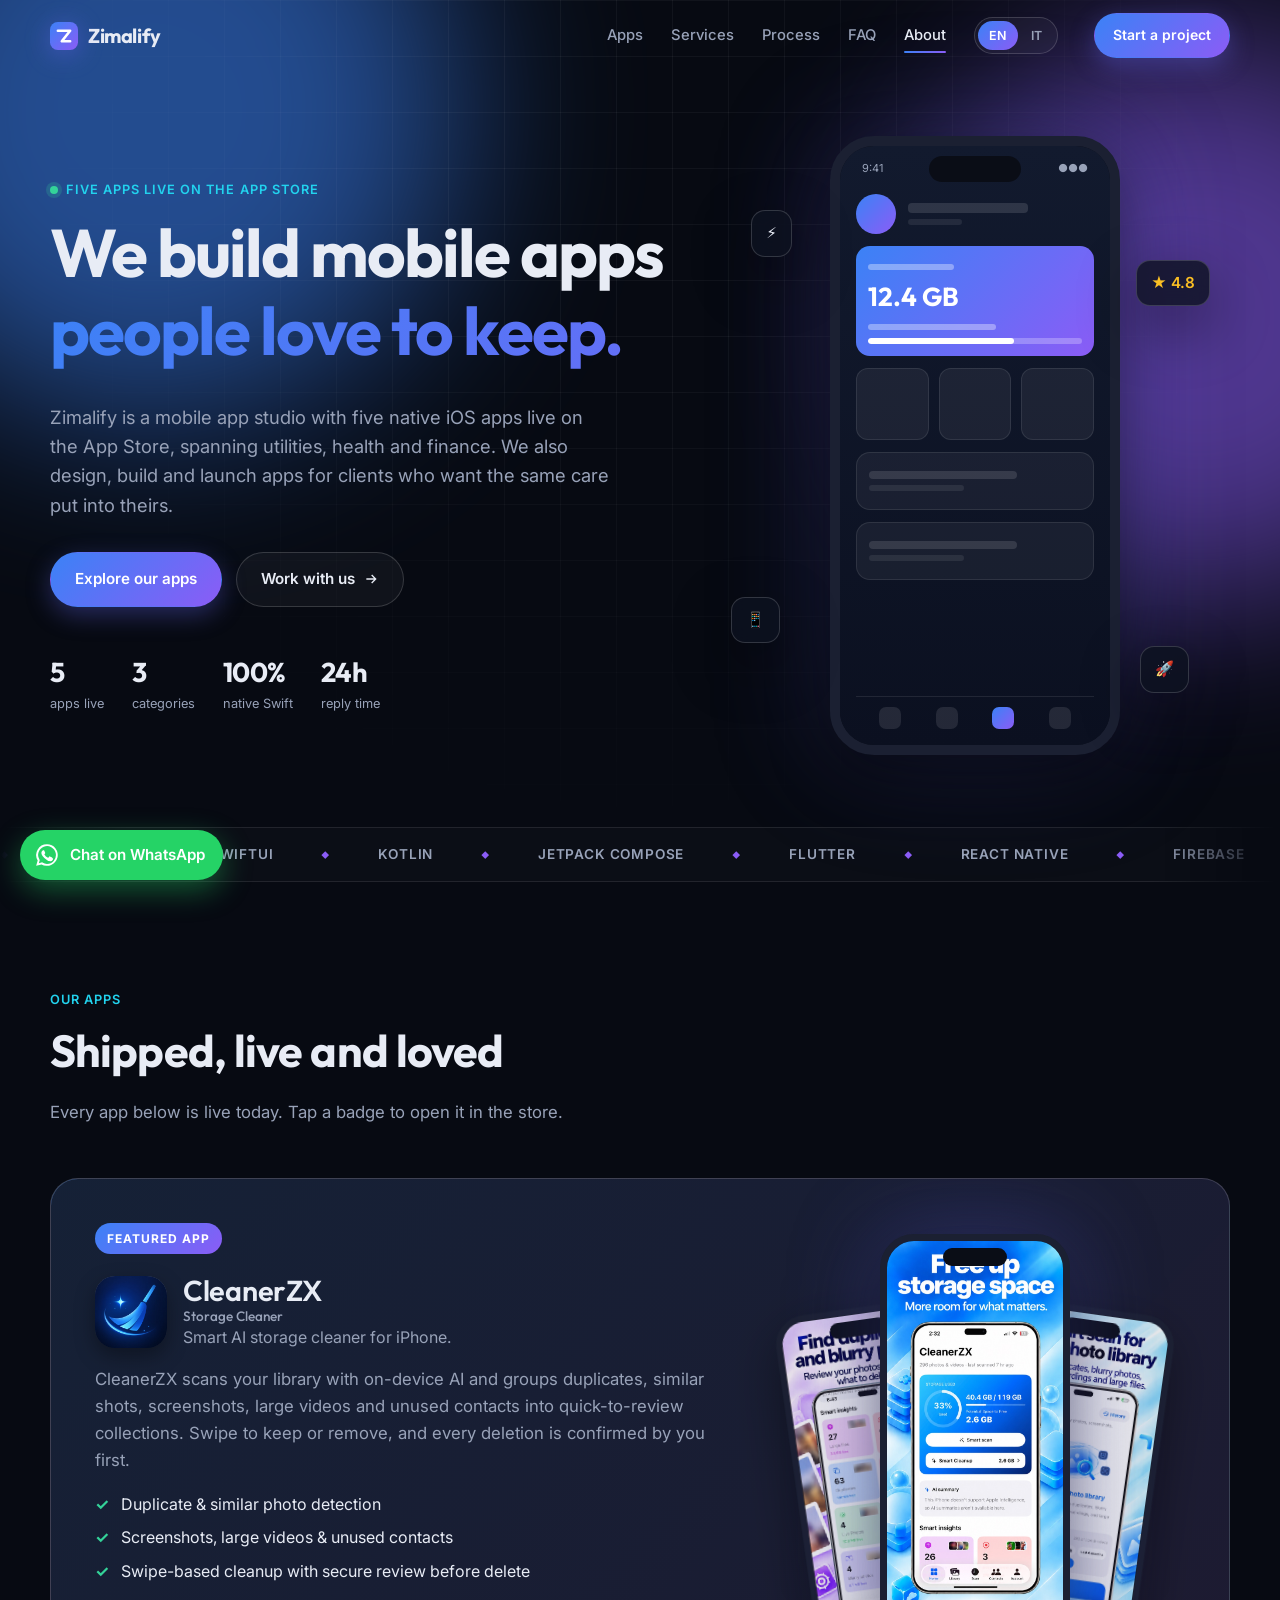
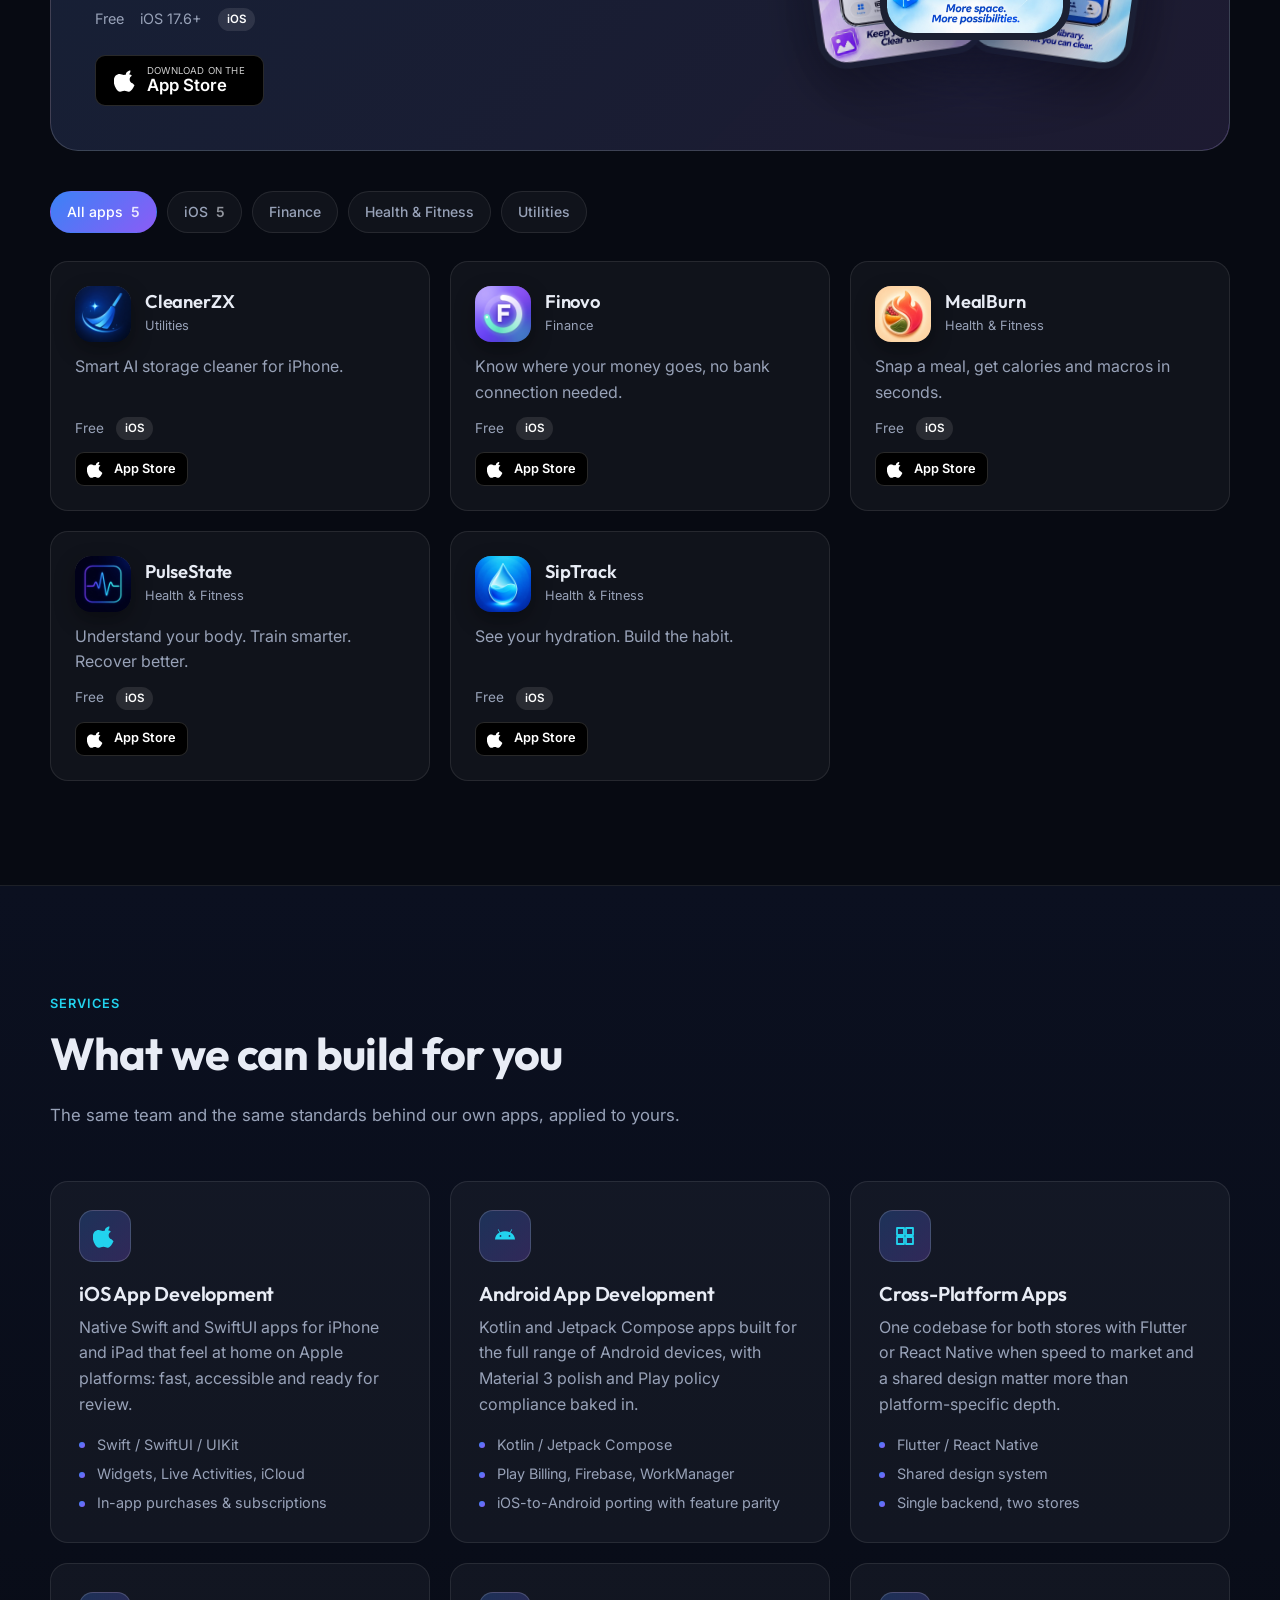
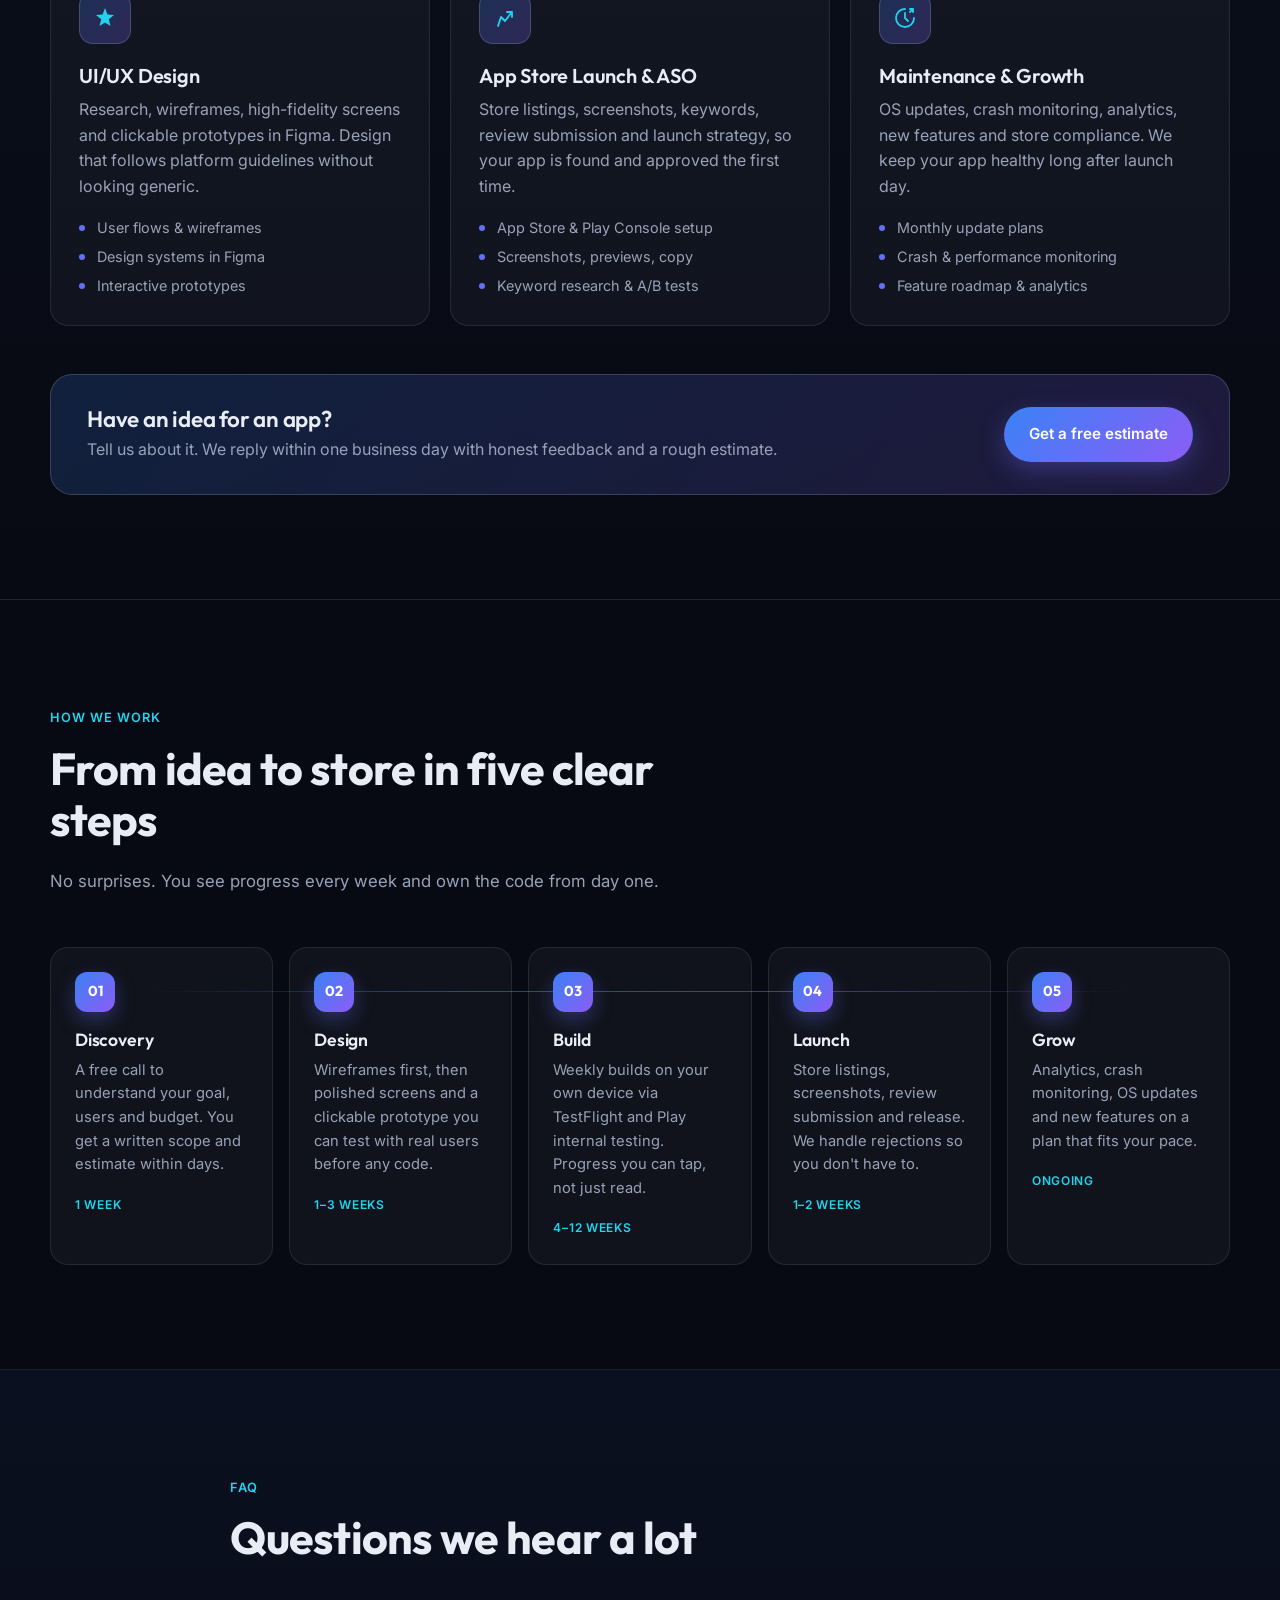
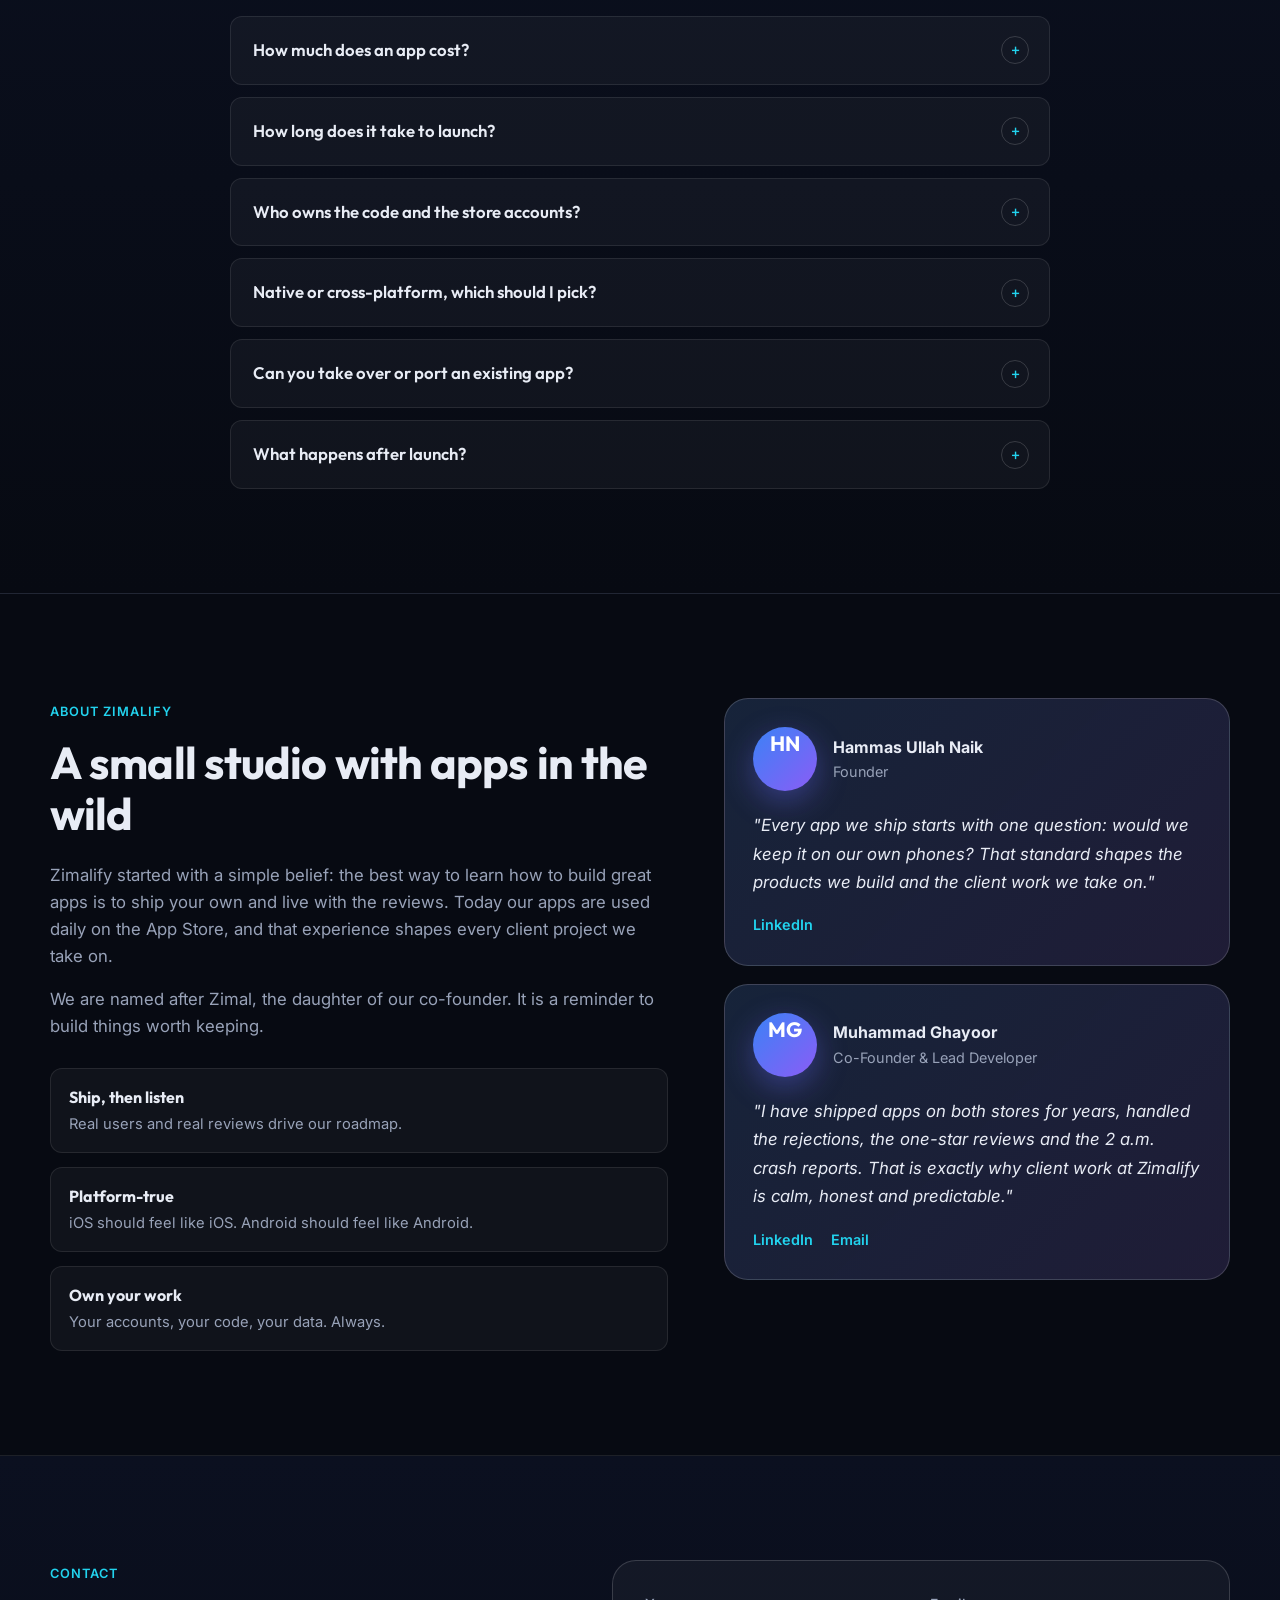
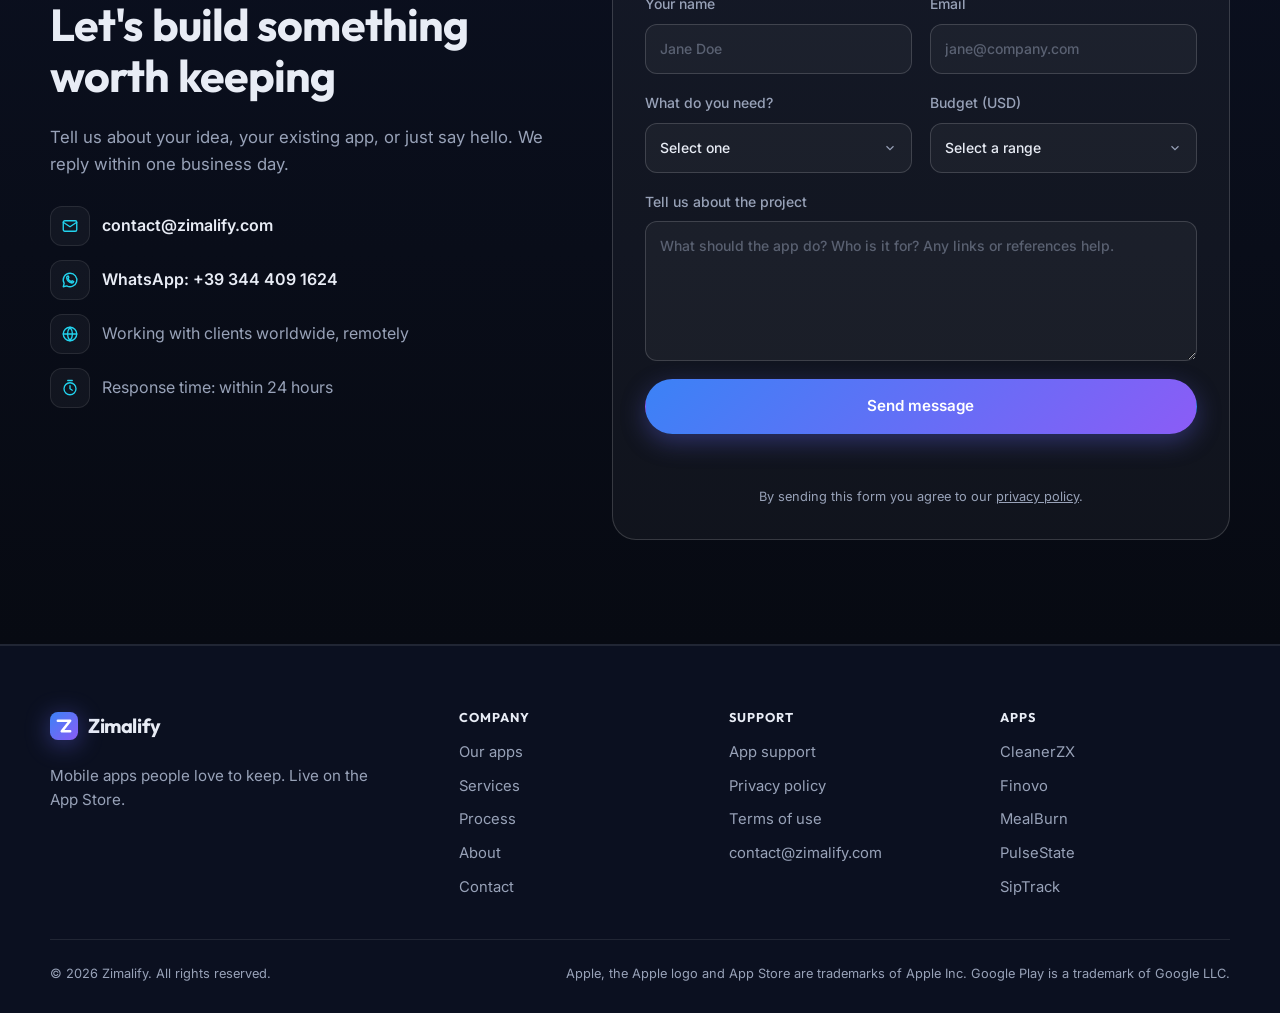
==== index.html @ e4a7915c "what's app link is added" ====
<!DOCTYPE html>
<html lang="en">
<head>
  <meta charset="UTF-8">
  <meta name="viewport" content="width=device-width, initial-scale=1.0">
  <title>Zimalify — Mobile apps people love to keep</title>
  <meta name="description" content="Zimalify builds iOS and Android apps that people love to keep. Explore our apps on the App Store, or hire us to design, build and launch yours.">
  <meta name="theme-color" content="#070A12">
  <link rel="canonical" href="https://zimalify.com/">
  <link rel="alternate" hreflang="en" href="https://zimalify.com/?lang=en">
  <link rel="alternate" hreflang="it" href="https://zimalify.com/?lang=it">
  <link rel="alternate" hreflang="x-default" href="https://zimalify.com/">

  <!-- Open Graph / social preview -->
  <meta property="og:type" content="website">
  <meta property="og:site_name" content="Zimalify">
  <meta property="og:title" content="Zimalify — Mobile apps people love to keep">
  <meta property="og:description" content="We design, build and launch iOS and Android apps. See our live apps and the services we offer.">
  <meta property="og:url" content="https://zimalify.com/">
  <meta property="og:image" content="https://zimalify.com/assets/og-image.png">
  <meta name="twitter:card" content="summary_large_image">

  <link rel="icon" href="assets/favicon.svg" type="image/svg+xml">

  <link rel="preconnect" href="https://fonts.googleapis.com">
  <link rel="preconnect" href="https://fonts.gstatic.com" crossorigin>
  <link href="https://fonts.googleapis.com/css2?family=Inter:wght@400;500;600&family=Outfit:wght@500;600;700&display=swap" rel="stylesheet">
  <link rel="stylesheet" href="css/styles.css">

  <script type="application/ld+json">
  {
    "@context": "https://schema.org",
    "@type": "Organization",
    "name": "Zimalify",
    "url": "https://zimalify.com/",
    "logo": "https://zimalify.com/assets/favicon.svg",
    "description": "Mobile app studio building iOS and Android apps.",
    "email": "contact@zimalify.com",
    "telephone": "+393444091624",
    "sameAs": ["https://www.linkedin.com/in/hammas-naik--101545183", "https://www.linkedin.com/in/muhammad-ghayoor-8439a2160"]
  }
  </script>
</head>
<body>
  <a class="skip-link" href="#main" data-i18n="skip">Skip to content</a>
  <div class="progress" id="progress" aria-hidden="true"></div>

  <!-- ============ NAV ============ -->
  <header class="nav" id="nav">
    <div class="container nav__inner">
      <a href="#top" class="logo" aria-label="Zimalify home">
        <span class="logo__mark" aria-hidden="true">
          <svg viewBox="0 0 32 32" width="28" height="28"><defs><linearGradient id="lg" x1="0" y1="0" x2="1" y2="1"><stop offset="0" stop-color="#3B82F6"/><stop offset="1" stop-color="#8B5CF6"/></linearGradient></defs><rect width="32" height="32" rx="9" fill="url(#lg)"/><path d="M9 10h14l-9.5 12H23" fill="none" stroke="#fff" stroke-width="3" stroke-linecap="round" stroke-linejoin="round"/></svg>
        </span>
        <span class="logo__text">Zimalify</span>
      </a>

      <nav class="nav__links" id="navLinks" aria-label="Primary">
        <a href="#apps" data-i18n="nav.apps">Apps</a>
        <a href="#services" data-i18n="nav.services">Services</a>
        <a href="#process" data-i18n="nav.process">Process</a>
        <a href="#faq" data-i18n="nav.faq">FAQ</a>
        <a href="#about" data-i18n="nav.about">About</a>
        <div class="lang" id="langSwitch" role="group" aria-label="Language"></div>
        <a href="#contact" class="btn btn--primary btn--sm nav__cta" data-i18n="nav.cta">Start a project</a>
      </nav>

      <button class="nav__toggle" id="navToggle" aria-label="Open menu" aria-expanded="false" aria-controls="navLinks">
        <span></span><span></span><span></span>
      </button>
    </div>
  </header>

  <main id="main">
  <!-- ============ HERO ============ -->
  <section class="hero" id="top">
    <div class="hero__glow hero__glow--1" aria-hidden="true"></div>
    <div class="hero__glow hero__glow--2" aria-hidden="true"></div>
    <div class="hero__grid" aria-hidden="true"></div>

    <div class="container hero__inner">
      <div class="hero__copy reveal">
        <span class="eyebrow"><span class="dot"></span> <span data-i18n="hero.eyebrow">Five apps live on the App Store</span></span>
        <h1 class="hero__title" id="heroTitle" data-i18n="hero.title">We build mobile apps <span class="grad-text">people love to keep.</span></h1>
        <p class="lead" data-i18n="hero.lead">Zimalify is a mobile app studio with five native iOS apps live on the App Store, spanning utilities, health and finance. We also design, build and launch apps for clients who want the same care put into theirs.</p>
        <div class="hero__actions">
          <a href="#apps" class="btn btn--primary" data-i18n="hero.cta1">Explore our apps</a>
          <a href="#contact" class="btn btn--ghost"><span data-i18n="hero.cta2">Work with us</span> <svg width="16" height="16" viewBox="0 0 24 24" fill="none" stroke="currentColor" stroke-width="2"><path d="M5 12h14M13 6l6 6-6 6"/></svg></a>
        </div>
        <ul class="hero__stats" id="heroStats" aria-label="Key numbers">
          <li><strong data-count="5">0</strong><span data-i18n="hero.stat1">apps live</span></li>
          <li><strong data-count="3">0</strong><span data-i18n="hero.stat2">categories</span></li>
          <li><strong data-count="100" data-suffix="%">0</strong><span data-i18n="hero.stat3">native Swift</span></li>
          <li><strong data-count="24" data-suffix="h">0</strong><span data-i18n="hero.stat4">reply time</span></li>
        </ul>
      </div>

      <div class="hero__visual reveal" id="heroVisual" aria-hidden="true">
        <div class="tilt" id="heroTilt">
          <div class="phone">
            <div class="phone__notch"></div>
            <div class="phone__screen">
              <div class="mock__status"><span>9:41</span><span>●●●</span></div>
              <div class="mock__hero">
                <div class="mock__avatar"></div>
                <div>
                  <div class="mock__line mock__line--lg"></div>
                  <div class="mock__line mock__line--sm"></div>
                </div>
              </div>
              <div class="mock__card mock__card--grad">
                <div class="mock__line mock__line--sm" style="width:40%"></div>
                <div class="mock__big">12.4 GB</div>
                <div class="mock__line mock__line--sm" style="width:60%"></div>
                <div class="mock__bar"><i></i></div>
              </div>
              <div class="mock__row">
                <div class="mock__tile"></div><div class="mock__tile"></div><div class="mock__tile"></div>
              </div>
              <div class="mock__card"><div class="mock__line mock__line--md"></div><div class="mock__line mock__line--sm"></div></div>
              <div class="mock__card"><div class="mock__line mock__line--md"></div><div class="mock__line mock__line--sm"></div></div>
              <div class="mock__tabbar"><i></i><i></i><i class="on"></i><i></i></div>
            </div>
          </div>
        </div>
        <div class="float float--1"><span>⚡</span></div>
        <div class="float float--2"><span>📱</span></div>
        <div class="float float--3"><span>★ 4.8</span></div>
        <div class="float float--4"><span>🚀</span></div>
      </div>
    </div>

    <div class="hero__marquee" aria-hidden="true">
      <div class="marquee__track">
        <span>Swift</span><span>SwiftUI</span><span>Kotlin</span><span>Jetpack Compose</span><span>Flutter</span><span>React Native</span><span>Firebase</span><span>Figma</span><span>App Store Connect</span><span>Google Play Console</span>
        <span>Swift</span><span>SwiftUI</span><span>Kotlin</span><span>Jetpack Compose</span><span>Flutter</span><span>React Native</span><span>Firebase</span><span>Figma</span><span>App Store Connect</span><span>Google Play Console</span>
      </div>
    </div>
  </section>

  <!-- ============ APPS ============ -->
  <section class="section" id="apps">
    <div class="container">
      <div class="section__head reveal">
        <span class="eyebrow" data-i18n="apps.eyebrow">Our apps</span>
        <h2 data-i18n="apps.title">Shipped, live and loved</h2>
        <p data-i18n="apps.sub">Every app below is live today. Tap a badge to open it in the store.</p>
      </div>

      <div class="featured reveal" id="featuredApp"></div>

      <div class="filters reveal" id="appFilters" role="tablist" aria-label="Filter apps"></div>
      <div class="app-grid reveal stagger" id="appGrid"></div>
    </div>
  </section>

  <!-- ============ SERVICES ============ -->
  <section class="section section--alt" id="services">
    <div class="container">
      <div class="section__head reveal">
        <span class="eyebrow" data-i18n="services.eyebrow">Services</span>
        <h2 data-i18n="services.title">What we can build for you</h2>
        <p data-i18n="services.sub">The same team and the same standards behind our own apps, applied to yours.</p>
      </div>

      <div class="services reveal stagger">
        <article class="service spot">
          <div class="service__icon"><svg viewBox="0 0 24 24"><path d="M16.4 2.6c.1 1.4-.4 2.6-1.2 3.5-.9 1-2.2 1.6-3.4 1.5-.2-1.3.4-2.7 1.2-3.5.9-1 2.4-1.6 3.4-1.5zM20.5 17.3c-.6 1.3-.9 1.9-1.6 3-1 1.6-2.5 3.5-4.3 3.5-1.6 0-2-1-4.2-1s-2.7 1-4.3 1c-1.8 0-3.1-1.7-4.1-3.3C-.8 15.9-1.1 10.5 1.7 7.6c1-1 2.5-1.7 4-1.7 1.7 0 2.8 1 4.2 1s2.3-1 4.3-1c1.3 0 2.7.7 3.7 1.9-3.3 1.8-2.8 6.5.6 7.5z"/></svg></div>
          <h3 data-i18n="s1.title">iOS App Development</h3>
          <p data-i18n="s1.p">Native Swift and SwiftUI apps for iPhone and iPad that feel at home on Apple platforms: fast, accessible and ready for review.</p>
          <ul><li data-i18n="s1.l1">Swift / SwiftUI / UIKit</li><li data-i18n="s1.l2">Widgets, Live Activities, iCloud</li><li data-i18n="s1.l3">In-app purchases &amp; subscriptions</li></ul>
        </article>

        <article class="service spot">
          <div class="service__icon"><svg viewBox="0 0 24 24"><path d="M17.5 8.5l1.6-2.8c.1-.2 0-.4-.2-.5s-.4 0-.5.2l-1.6 2.8C15.4 7.6 13.8 7.2 12 7.2s-3.4.4-4.8 1L5.6 5.4c-.1-.2-.3-.3-.5-.2s-.3.3-.2.5l1.6 2.8C3.7 10 2 12.6 2 15.6h20c0-3-1.7-5.6-4.5-7.1zM7.5 12.9c-.5 0-.9-.4-.9-.9s.4-.9.9-.9.9.4.9.9-.4.9-.9.9zm9 0c-.5 0-.9-.4-.9-.9s.4-.9.9-.9.9.4.9.9-.4.9-.9.9z"/></svg></div>
          <h3 data-i18n="s2.title">Android App Development</h3>
          <p data-i18n="s2.p">Kotlin and Jetpack Compose apps built for the full range of Android devices, with Material 3 polish and Play policy compliance baked in.</p>
          <ul><li data-i18n="s2.l1">Kotlin / Jetpack Compose</li><li data-i18n="s2.l2">Play Billing, Firebase, WorkManager</li><li data-i18n="s2.l3">iOS-to-Android porting with feature parity</li></ul>
        </article>

        <article class="service spot">
          <div class="service__icon"><svg viewBox="0 0 24 24"><path d="M4 4h7v7H4zM13 4h7v7h-7zM4 13h7v7H4zM13 13h7v7h-7z"/></svg></div>
          <h3 data-i18n="s3.title">Cross-Platform Apps</h3>
          <p data-i18n="s3.p">One codebase for both stores with Flutter or React Native when speed to market and a shared design matter more than platform-specific depth.</p>
          <ul><li data-i18n="s3.l1">Flutter / React Native</li><li data-i18n="s3.l2">Shared design system</li><li data-i18n="s3.l3">Single backend, two stores</li></ul>
        </article>

        <article class="service spot">
          <div class="service__icon"><svg viewBox="0 0 24 24"><path d="M12 2l2.4 6.6L21 9l-5.2 4.3L17.5 20 12 16.5 6.5 20l1.7-6.7L3 9l6.6-.4z"/></svg></div>
          <h3 data-i18n="s4.title">UI/UX Design</h3>
          <p data-i18n="s4.p">Research, wireframes, high-fidelity screens and clickable prototypes in Figma. Design that follows platform guidelines without looking generic.</p>
          <ul><li data-i18n="s4.l1">User flows &amp; wireframes</li><li data-i18n="s4.l2">Design systems in Figma</li><li data-i18n="s4.l3">Interactive prototypes</li></ul>
        </article>

        <article class="service spot">
          <div class="service__icon"><svg viewBox="0 0 24 24"><path d="M5 20l3-9 4 4 7-9M14 6h5v5"/></svg></div>
          <h3 data-i18n="s5.title">App Store Launch &amp; ASO</h3>
          <p data-i18n="s5.p">Store listings, screenshots, keywords, review submission and launch strategy, so your app is found and approved the first time.</p>
          <ul><li data-i18n="s5.l1">App Store &amp; Play Console setup</li><li data-i18n="s5.l2">Screenshots, previews, copy</li><li data-i18n="s5.l3">Keyword research &amp; A/B tests</li></ul>
        </article>

        <article class="service spot">
          <div class="service__icon"><svg viewBox="0 0 24 24"><path d="M12 3a9 9 0 1 0 9 9M12 7v5l3 3M20 3l-3 3M17 3h3v3"/></svg></div>
          <h3 data-i18n="s6.title">Maintenance &amp; Growth</h3>
          <p data-i18n="s6.p">OS updates, crash monitoring, analytics, new features and store compliance. We keep your app healthy long after launch day.</p>
          <ul><li data-i18n="s6.l1">Monthly update plans</li><li data-i18n="s6.l2">Crash &amp; performance monitoring</li><li data-i18n="s6.l3">Feature roadmap &amp; analytics</li></ul>
        </article>
      </div>

      <div class="cta-strip reveal">
        <div>
          <h3 data-i18n="cta.title">Have an idea for an app?</h3>
          <p data-i18n="cta.p">Tell us about it. We reply within one business day with honest feedback and a rough estimate.</p>
        </div>
        <a href="#contact" class="btn btn--primary" data-i18n="cta.btn">Get a free estimate</a>
      </div>
    </div>
  </section>

  <!-- ============ PROCESS ============ -->
  <section class="section" id="process">
    <div class="container">
      <div class="section__head reveal">
        <span class="eyebrow" data-i18n="process.eyebrow">How we work</span>
        <h2 data-i18n="process.title">From idea to store in five clear steps</h2>
        <p data-i18n="process.sub">No surprises. You see progress every week and own the code from day one.</p>
      </div>

      <ol class="process reveal stagger">
        <li class="step">
          <span class="step__num">01</span>
          <h3 data-i18n="p1.title">Discovery</h3>
          <p data-i18n="p1.p">A free call to understand your goal, users and budget. You get a written scope and estimate within days.</p>
          <span class="step__time" data-i18n="p1.time">1 week</span>
        </li>
        <li class="step">
          <span class="step__num">02</span>
          <h3 data-i18n="p2.title">Design</h3>
          <p data-i18n="p2.p">Wireframes first, then polished screens and a clickable prototype you can test with real users before any code.</p>
          <span class="step__time" data-i18n="p2.time">1–3 weeks</span>
        </li>
        <li class="step">
          <span class="step__num">03</span>
          <h3 data-i18n="p3.title">Build</h3>
          <p data-i18n="p3.p">Weekly builds on your own device via TestFlight and Play internal testing. Progress you can tap, not just read.</p>
          <span class="step__time" data-i18n="p3.time">4–12 weeks</span>
        </li>
        <li class="step">
          <span class="step__num">04</span>
          <h3 data-i18n="p4.title">Launch</h3>
          <p data-i18n="p4.p">Store listings, screenshots, review submission and release. We handle rejections so you don't have to.</p>
          <span class="step__time" data-i18n="p4.time">1–2 weeks</span>
        </li>
        <li class="step">
          <span class="step__num">05</span>
          <h3 data-i18n="p5.title">Grow</h3>
          <p data-i18n="p5.p">Analytics, crash monitoring, OS updates and new features on a plan that fits your pace.</p>
          <span class="step__time" data-i18n="p5.time">Ongoing</span>
        </li>
      </ol>
    </div>
  </section>

  <!-- ============ FAQ ============ -->
  <section class="section section--alt" id="faq">
    <div class="container container--narrow">
      <div class="section__head reveal">
        <span class="eyebrow" data-i18n="faq.eyebrow">FAQ</span>
        <h2 data-i18n="faq.title">Questions we hear a lot</h2>
      </div>

      <div class="faq reveal stagger" id="faqList">
        <details class="faq__item"><summary data-i18n="q1">How much does an app cost?</summary><div class="faq__body"><p data-i18n="a1">It depends on scope. A focused single-platform MVP usually starts in the low five figures (USD), while a two-platform app with backend, accounts and payments is more. After a discovery call you get a fixed quote with milestones, not an open-ended hourly bill.</p></div></details>
        <details class="faq__item"><summary data-i18n="q2">How long does it take to launch?</summary><div class="faq__body"><p data-i18n="a2">Most apps go from kickoff to store release in 8 to 16 weeks. Simple utilities can be faster; apps with complex backends take longer. The timeline is set in the scope document before we start.</p></div></details>
        <details class="faq__item"><summary data-i18n="q3">Who owns the code and the store accounts?</summary><div class="faq__body"><p data-i18n="a3">You do. We publish under your own Apple Developer and Google Play accounts, and the full source code is in a repository you control from the first commit.</p></div></details>
        <details class="faq__item"><summary data-i18n="q4">Native or cross-platform, which should I pick?</summary><div class="faq__body"><p data-i18n="a4">Native (Swift and Kotlin) gives the best performance, platform integration and long-term maintainability. Cross-platform (Flutter or React Native) is a good fit when you need both stores quickly with a shared design and a modest budget. We recommend honestly based on your app, not on what is easiest for us.</p></div></details>
        <details class="faq__item"><summary data-i18n="q5">Can you take over or port an existing app?</summary><div class="faq__body"><p data-i18n="a5">Yes. We regularly port iOS apps to Android with full feature parity, modernize legacy codebases and take over maintenance of apps built by other teams. We start with a short code audit so you know exactly what you are getting into.</p></div></details>
        <details class="faq__item"><summary data-i18n="q6">What happens after launch?</summary><div class="faq__body"><p data-i18n="a6">Every project includes a post-launch support window. After that you can choose a monthly maintenance plan covering OS updates, crash fixes, store compliance and small improvements, or come back for feature releases as needed.</p></div></details>
      </div>
    </div>
  </section>

  <!-- ============ ABOUT ============ -->
  <section class="section" id="about">
    <div class="container about">
      <div class="about__copy reveal">
        <span class="eyebrow" data-i18n="about.eyebrow">About Zimalify</span>
        <h2 data-i18n="about.title">A small studio with apps in the wild</h2>
        <p data-i18n="about.p1">Zimalify started with a simple belief: the best way to learn how to build great apps is to ship your own and live with the reviews. Today our apps are used daily on the App Store, and that experience shapes every client project we take on.</p>
        <p data-i18n="about.p2">We are named after Zimal, the daughter of our co-founder. It is a reminder to build things worth keeping.</p>
        <div class="values stagger">
          <div class="value"><strong data-i18n="v1.t">Ship, then listen</strong><span data-i18n="v1.s">Real users and real reviews drive our roadmap.</span></div>
          <div class="value"><strong data-i18n="v2.t">Platform-true</strong><span data-i18n="v2.s">iOS should feel like iOS. Android should feel like Android.</span></div>
          <div class="value"><strong data-i18n="v3.t">Own your work</strong><span data-i18n="v3.s">Your accounts, your code, your data. Always.</span></div>
        </div>
      </div>
      <div class="about__cards">
        <div class="about__card reveal spot">
          <div class="founder">
            <div class="founder__avatar" aria-hidden="true">HN</div>
            <div>
              <strong>Hammas Ullah Naik</strong>
              <span data-i18n="about.role1">Founder</span>
            </div>
          </div>
          <p data-i18n="about.quote1">"Every app we ship starts with one question: would we keep it on our own phones? That standard shapes the products we build and the client work we take on."</p>
          <div class="about__links">
            <a href="https://www.linkedin.com/in/hammas-naik--101545183" target="_blank" rel="noopener">LinkedIn</a>
          </div>
        </div>
        <div class="about__card reveal spot">
          <div class="founder">
            <div class="founder__avatar" aria-hidden="true">MG</div>
            <div>
              <strong>Muhammad Ghayoor</strong>
              <span data-i18n="about.role2">Co-Founder &amp; Lead Developer</span>
            </div>
          </div>
          <p data-i18n="about.quote2">"I have shipped apps on both stores for years, handled the rejections, the one-star reviews and the 2 a.m. crash reports. That is exactly why client work at Zimalify is calm, honest and predictable."</p>
          <div class="about__links">
            <a href="https://www.linkedin.com/in/muhammad-ghayoor-8439a2160" target="_blank" rel="noopener">LinkedIn</a>
            <a href="mailto:contact@zimalify.com" data-i18n="about.email">Email</a>
          </div>
        </div>
      </div>
    </div>
  </section>

  <!-- ============ CONTACT ============ -->
  <section class="section section--alt" id="contact">
    <div class="container contact">
      <div class="contact__copy reveal">
        <span class="eyebrow" data-i18n="contact.eyebrow">Contact</span>
        <h2 data-i18n="contact.title">Let's build something worth keeping</h2>
        <p data-i18n="contact.sub">Tell us about your idea, your existing app, or just say hello. We reply within one business day.</p>
        <ul class="contact__list stagger">
          <li><span class="contact__icon"><svg viewBox="0 0 24 24"><rect x="3" y="5" width="18" height="14" rx="2"/><path d="m3 7 9 6 9-6"/></svg></span><a href="mailto:contact@zimalify.com">contact@zimalify.com</a></li>
          <li><span class="contact__icon"><svg viewBox="0 0 24 24"><path d="M12 3a9 9 0 0 0-7.8 13.5L3 21l4.6-1.2A9 9 0 1 0 12 3z"/><path d="M9.5 9.5c.3 2.4 2.1 4.2 4.5 4.5l1-1 2 1c-.3 1.3-1.3 2-2.5 2-3.6-.3-6.7-3.4-7-7 0-1.2.7-2.2 2-2.5l1 2-1 1z"/></svg></span><a href="https://wa.me/393444091624" target="_blank" rel="noopener" id="waContactLink">WhatsApp: +39 344 409 1624</a></li>
          <li><span class="contact__icon"><svg viewBox="0 0 24 24"><circle cx="12" cy="12" r="9"/><path d="M3 12h18M12 3a14 14 0 0 1 0 18M12 3a14 14 0 0 0 0 18"/></svg></span><span data-i18n="contact.l2">Working with clients worldwide, remotely</span></li>
          <li><span class="contact__icon"><svg viewBox="0 0 24 24"><circle cx="12" cy="13" r="8"/><path d="M12 9v4l3 2M9 2h6"/></svg></span><span data-i18n="contact.l3">Response time: within 24 hours</span></li>
        </ul>
      </div>

      <!-- Formspree: replace YOUR_FORM_ID with the ID from https://formspree.io -->
      <form class="form reveal" id="contactForm" action="https://formspree.io/f/YOUR_FORM_ID" method="POST" novalidate>
        <div class="form__row">
          <label class="field">
            <span data-i18n="f.name">Your name</span>
            <input type="text" name="name" required autocomplete="name" placeholder="Jane Doe" data-i18n-placeholder="f.name.ph">
          </label>
          <label class="field">
            <span data-i18n="f.email">Email</span>
            <input type="email" name="email" required autocomplete="email" placeholder="jane@company.com" data-i18n-placeholder="f.email.ph">
          </label>
        </div>
        <div class="form__row">
          <label class="field">
            <span data-i18n="f.need">What do you need?</span>
            <select name="project_type" required>
              <option value="" disabled selected data-i18n="f.need.ph">Select one</option>
              <option data-i18n="f.o1">New iOS app</option>
              <option data-i18n="f.o2">New Android app</option>
              <option data-i18n="f.o3">Both platforms</option>
              <option data-i18n="f.o4">Port my iOS app to Android</option>
              <option data-i18n="f.o5">UI/UX design</option>
              <option data-i18n="f.o6">Maintenance for an existing app</option>
              <option data-i18n="f.o7">Something else</option>
            </select>
          </label>
          <label class="field">
            <span data-i18n="f.budget">Budget (USD)</span>
            <select name="budget">
              <option value="" disabled selected data-i18n="f.budget.ph">Select a range</option>
              <option data-i18n="f.b1">Under $5k</option>
              <option data-i18n="f.b2">$5k – $15k</option>
              <option data-i18n="f.b3">$15k – $40k</option>
              <option data-i18n="f.b4">$40k+</option>
              <option data-i18n="f.b5">Not sure yet</option>
            </select>
          </label>
        </div>
        <label class="field">
          <span data-i18n="f.msg">Tell us about the project</span>
          <textarea name="message" rows="5" required placeholder="What should the app do? Who is it for? Any links or references help." data-i18n-placeholder="f.msg.ph"></textarea>
        </label>
        <input type="text" name="_gotcha" class="hp" tabindex="-1" autocomplete="off" aria-hidden="true">
        <input type="hidden" name="_subject" value="New project inquiry from zimalify.com">
        <button type="submit" class="btn btn--primary btn--block" id="submitBtn" data-i18n="f.submit">Send message</button>
        <p class="form__status" id="formStatus" role="status" aria-live="polite"></p>
        <p class="form__note" data-i18n="f.note">By sending this form you agree to our <a href="privacy.html">privacy policy</a>.</p>
      </form>
    </div>
  </section>
  </main>

  <!-- ============ FOOTER ============ -->
  <footer class="footer">
    <div class="container footer__inner">
      <div class="footer__brand">
        <a href="#top" class="logo">
          <span class="logo__mark" aria-hidden="true"><svg viewBox="0 0 32 32" width="28" height="28"><rect width="32" height="32" rx="9" fill="url(#lg)"/><path d="M9 10h14l-9.5 12H23" fill="none" stroke="#fff" stroke-width="3" stroke-linecap="round" stroke-linejoin="round"/></svg></span>
          <span class="logo__text">Zimalify</span>
        </a>
        <p data-i18n="foot.tagline">Mobile apps people love to keep. Live on the App Store.</p>
      </div>
      <div class="footer__col">
        <h4 data-i18n="foot.company">Company</h4>
        <a href="#apps" data-i18n="foot.apps">Our apps</a>
        <a href="#services" data-i18n="foot.services">Services</a>
        <a href="#process" data-i18n="foot.process">Process</a>
        <a href="#about" data-i18n="foot.about">About</a>
        <a href="#contact" data-i18n="foot.contact">Contact</a>
      </div>
      <div class="footer__col">
        <h4 data-i18n="foot.support">Support</h4>
        <a href="support.html" data-i18n="foot.appsupport">App support</a>
        <a href="privacy.html" data-i18n="foot.privacy">Privacy policy</a>
        <a href="terms.html" data-i18n="foot.terms">Terms of use</a>
        <a href="mailto:contact@zimalify.com">contact@zimalify.com</a>
      </div>
      <div class="footer__col">
        <h4 data-i18n="foot.appsCol">Apps</h4>
        <a href="https://apps.apple.com/us/app/cleanerzx-storage-cleaner/id6768248417" target="_blank" rel="noopener">CleanerZX</a>
        <a href="https://apps.apple.com/us/app/finovo-budget-expense-tracker/id6769012878" target="_blank" rel="noopener">Finovo</a>
        <a href="https://apps.apple.com/us/app/mealburn-calorie-counter/id6779972688" target="_blank" rel="noopener">MealBurn</a>
        <a href="https://apps.apple.com/us/app/pulsestate-recovery-hrv/id6803796804" target="_blank" rel="noopener">PulseState</a>
        <a href="https://apps.apple.com/us/app/siptrack-water-tracker/id6801585404" target="_blank" rel="noopener">SipTrack</a>
      </div>
    </div>
    <div class="container footer__bottom">
      <span>© <span id="year"></span> Zimalify. <span data-i18n="foot.rights">All rights reserved.</span></span>
      <span data-i18n="foot.tm">Apple, the Apple logo and App Store are trademarks of Apple Inc. Google Play is a trademark of Google LLC.</span>
    </div>
  </footer>

  <a class="wa" id="waButton" href="https://wa.me/393444091624" target="_blank" rel="noopener" aria-label="Chat on WhatsApp" data-i18n-aria="wa.label">
    <svg viewBox="0 0 24 24" width="26" height="26" aria-hidden="true"><path fill="currentColor" d="M12 2a10 10 0 0 0-8.6 15.1L2 22l5-1.3A10 10 0 1 0 12 2zm0 18.2a8.2 8.2 0 0 1-4.2-1.2l-.3-.2-3 .8.8-2.9-.2-.3A8.2 8.2 0 1 1 12 20.2zm4.5-6.1c-.2-.1-1.5-.7-1.7-.8s-.4-.1-.6.1-.6.8-.8 1-.3.2-.5.1a6.7 6.7 0 0 1-3.3-2.9c-.3-.4.3-.4.7-1.3.1-.2 0-.3 0-.4l-.8-1.8c-.2-.5-.4-.4-.6-.4h-.5a1 1 0 0 0-.7.3 3 3 0 0 0-.9 2.2 5.2 5.2 0 0 0 1.1 2.8 12 12 0 0 0 4.6 4c1.7.7 2.3.8 3.1.7a2.7 2.7 0 0 0 1.8-1.3c.2-.6.2-1.1.2-1.2l-.5-.3z"/></svg>
    <span class="wa__text" data-i18n="wa.label">Chat on WhatsApp</span>
  </a>
  <button class="to-top" id="toTop" aria-label="Back to top" data-i18n-aria="totop">↑</button>

  <script src="js/i18n.js"></script>
  <script src="js/apps-data.js"></script>
  <script src="js/main.js"></script>
</body>
</html>
---- css/styles.css ----
/* =========================================================
   Zimalify — styles
   Theme tokens live in :root. Change the brand colors here.
   ========================================================= */
:root {
  --bg: #070A12;
  --bg-2: #0B1020;
  --surface: rgba(255, 255, 255, 0.04);
  --surface-2: rgba(255, 255, 255, 0.07);
  --border: rgba(255, 255, 255, 0.09);
  --border-strong: rgba(255, 255, 255, 0.16);
  --text: #E8ECF5;
  --muted: #98A2B8;
  --accent-1: #3B82F6;   /* electric blue */
  --accent-2: #8B5CF6;   /* violet */
  --accent-3: #22D3EE;   /* cyan highlight */
  --grad: linear-gradient(135deg, var(--accent-1), var(--accent-2));
  --star: #FBBF24;
  --ok: #34D399;
  --err: #F87171;
  --radius: 18px;
  --radius-sm: 12px;
  --shadow: 0 20px 60px rgba(0, 0, 0, 0.45);
  --font-body: 'Inter', system-ui, -apple-system, 'Segoe UI', sans-serif;
  --font-head: 'Outfit', var(--font-body);
  --container: 1180px;
  --nav-h: 72px;
}

*, *::before, *::after { box-sizing: border-box; }
html { scroll-behavior: smooth; -webkit-text-size-adjust: 100%; }
@media (prefers-reduced-motion: reduce) { html { scroll-behavior: auto; } *, *::before, *::after { animation-duration: 0.001ms !important; transition-duration: 0.001ms !important; } }

body {
  margin: 0;
  font-family: var(--font-body);
  font-size: 16px;
  line-height: 1.6;
  color: var(--text);
  background: var(--bg);
  -webkit-font-smoothing: antialiased;
  overflow-x: hidden;
}
body.no-scroll { overflow: hidden; }

h1, h2, h3, h4 { font-family: var(--font-head); line-height: 1.15; margin: 0 0 0.5em; letter-spacing: -0.01em; }
h1 { font-size: clamp(2.4rem, 5.5vw, 4.2rem); font-weight: 700; letter-spacing: -0.03em; }
h2 { font-size: clamp(1.9rem, 3.6vw, 2.8rem); font-weight: 700; letter-spacing: -0.02em; }
h3 { font-size: 1.25rem; font-weight: 600; }
p { margin: 0 0 1em; }
a { color: inherit; text-decoration: none; }
img, svg { display: block; max-width: 100%; }
ul, ol { margin: 0; padding: 0; list-style: none; }
button { font: inherit; color: inherit; cursor: pointer; background: none; border: 0; }
::selection { background: rgba(139, 92, 246, 0.45); }

.container { width: min(100% - 32px, var(--container)); margin-inline: auto; }
.container--narrow { max-width: 820px; }
.skip-link { position: absolute; left: -999px; top: 8px; background: var(--accent-1); color: #fff; padding: 8px 14px; border-radius: 8px; z-index: 999; }
.skip-link:focus { left: 8px; }
.hp { position: absolute; left: -9999px; }

.grad-text { background: var(--grad); -webkit-background-clip: text; background-clip: text; color: transparent; }
.eyebrow {
  display: inline-flex; align-items: center; gap: 8px;
  font-size: 0.8rem; font-weight: 600; letter-spacing: 0.08em; text-transform: uppercase;
  color: var(--accent-3); margin-bottom: 14px;
}
.eyebrow .dot { width: 8px; height: 8px; border-radius: 50%; background: var(--ok); box-shadow: 0 0 0 4px rgba(52, 211, 153, 0.2); animation: pulse 2s infinite; }
@keyframes pulse { 0%, 100% { box-shadow: 0 0 0 4px rgba(52, 211, 153, 0.2); } 50% { box-shadow: 0 0 0 8px rgba(52, 211, 153, 0); } }

/* ---------- Buttons ---------- */
.btn {
  display: inline-flex; align-items: center; justify-content: center; gap: 8px;
  padding: 14px 24px; border-radius: 999px; font-weight: 600; font-size: 0.95rem;
  border: 1px solid transparent; transition: transform 0.2s, box-shadow 0.2s, background 0.2s, border-color 0.2s;
  white-space: nowrap;
}
.btn--primary { background: var(--grad); color: #fff; box-shadow: 0 8px 24px rgba(99, 102, 241, 0.35); }
.btn--primary:hover { transform: translateY(-2px); box-shadow: 0 14px 34px rgba(99, 102, 241, 0.5); }
.btn--ghost { background: var(--surface); border-color: var(--border-strong); color: var(--text); }
.btn--ghost:hover { background: var(--surface-2); transform: translateY(-2px); }
.btn--sm { padding: 10px 18px; font-size: 0.875rem; }
.btn--block { width: 100%; }
.btn:disabled { opacity: 0.6; cursor: wait; transform: none; }
.btn:focus-visible, a:focus-visible, button:focus-visible, input:focus-visible, select:focus-visible, textarea:focus-visible, summary:focus-visible { outline: 2px solid var(--accent-3); outline-offset: 3px; }

/* ---------- Nav ---------- */
.nav { position: fixed; inset: 0 0 auto; height: var(--nav-h); z-index: 100; transition: background 0.3s, border-color 0.3s, backdrop-filter 0.3s; border-bottom: 1px solid transparent; }
.nav--scrolled { background: rgba(7, 10, 18, 0.72); backdrop-filter: blur(16px) saturate(140%); -webkit-backdrop-filter: blur(16px) saturate(140%); border-color: var(--border); }
.nav__inner { height: 100%; display: flex; align-items: center; justify-content: space-between; gap: 24px; }
.logo { display: inline-flex; align-items: center; gap: 10px; font-family: var(--font-head); font-weight: 700; font-size: 1.25rem; letter-spacing: -0.02em; }
.logo__mark { display: grid; place-items: center; filter: drop-shadow(0 4px 12px rgba(99, 102, 241, 0.45)); }
.nav__links { display: flex; align-items: center; gap: 28px; font-size: 0.925rem; font-weight: 500; color: var(--muted); }
.nav__links a:not(.btn) { position: relative; padding: 6px 0; transition: color 0.2s; }
.nav__links a:not(.btn)::after { content: ''; position: absolute; left: 0; right: 0; bottom: 0; height: 2px; border-radius: 2px; background: var(--grad); transform: scaleX(0); transform-origin: left; transition: transform 0.25s; }
.nav__links a:not(.btn):hover, .nav__links a.active { color: var(--text); }
.nav__links a.active::after { transform: scaleX(1); }
.nav__cta { margin-left: 8px; }
.nav__toggle { display: none; width: 44px; height: 44px; flex-direction: column; justify-content: center; align-items: center; gap: 5px; border-radius: 10px; }
.nav__toggle span { display: block; width: 22px; height: 2px; background: var(--text); border-radius: 2px; transition: transform 0.3s, opacity 0.3s; }
.nav__toggle--open span:nth-child(1) { transform: translateY(7px) rotate(45deg); }
.nav__toggle--open span:nth-child(2) { opacity: 0; }
.nav__toggle--open span:nth-child(3) { transform: translateY(-7px) rotate(-45deg); }

/* ---------- Hero ---------- */
.hero { position: relative; padding: calc(var(--nav-h) + 64px) 0 0; overflow: hidden; isolation: isolate; }
.hero__glow { position: absolute; border-radius: 50%; filter: blur(90px); opacity: 0.55; z-index: -1; pointer-events: none; }
.hero__glow--1 { width: 620px; height: 620px; background: var(--accent-1); top: -200px; left: -160px; }
.hero__glow--2 { width: 560px; height: 560px; background: var(--accent-2); top: 40px; right: -200px; }
.hero__grid { position: absolute; inset: 0; z-index: -1; pointer-events: none;
  background-image: linear-gradient(rgba(255,255,255,0.045) 1px, transparent 1px), linear-gradient(90deg, rgba(255,255,255,0.045) 1px, transparent 1px);
  background-size: 56px 56px; mask-image: radial-gradient(ellipse at 50% 20%, #000 20%, transparent 70%); -webkit-mask-image: radial-gradient(ellipse at 50% 20%, #000 20%, transparent 70%); }
.hero__inner { display: grid; grid-template-columns: 1.1fr 0.9fr; gap: 48px; align-items: center; padding-bottom: 72px; }
.hero__copy .lead { font-size: 1.15rem; color: var(--muted); max-width: 560px; margin-bottom: 32px; }
.hero__actions { display: flex; flex-wrap: wrap; gap: 14px; margin-bottom: 44px; }
.hero__stats { display: grid; grid-template-columns: repeat(4, auto); gap: 28px; justify-content: start; }
.hero__stats li { display: flex; flex-direction: column; }
.hero__stats strong { font-family: var(--font-head); font-size: 1.7rem; font-weight: 700; letter-spacing: -0.02em; }
.hero__stats span { font-size: 0.8rem; color: var(--muted); }

.hero__visual { position: relative; display: grid; place-items: center; min-height: 560px; }
.phone {
  position: relative; width: 290px; aspect-ratio: 9 / 19.2; border-radius: 44px;
  background: #0f1322; border: 10px solid #1b2032; box-shadow: var(--shadow), inset 0 0 0 2px #0a0d16, 0 0 120px rgba(99, 102, 241, 0.25);
  animation: floaty 7s ease-in-out infinite;
}
.phone--sm { width: 240px; border-radius: 38px; animation: none; }
.phone__notch { position: absolute; top: 10px; left: 50%; transform: translateX(-50%); width: 92px; height: 26px; background: #0a0d16; border-radius: 999px; z-index: 2; }
.phone__screen { position: absolute; inset: 0; border-radius: 34px; overflow: hidden; padding: 48px 16px 16px; background: linear-gradient(180deg, #121a2e, #0b1020); display: flex; flex-direction: column; gap: 12px; }
.phone--sm .phone__screen { border-radius: 28px; padding-top: 44px; }
.mock__status { display: flex; justify-content: space-between; font-size: 11px; color: var(--muted); position: absolute; top: 14px; left: 22px; right: 22px; }
.mock__hero { display: flex; align-items: center; gap: 12px; }
.mock__avatar { width: 40px; height: 40px; border-radius: 50%; background: var(--grad); flex-shrink: 0; }
.mock__line { height: 8px; border-radius: 4px; background: rgba(255,255,255,0.12); margin: 6px 0; }
.mock__line--lg { width: 120px; height: 10px; }
.mock__line--md { width: 70%; }
.mock__line--sm { width: 45%; height: 6px; background: rgba(255,255,255,0.08); }
.mock__card { background: rgba(255,255,255,0.05); border: 1px solid var(--border); border-radius: 14px; padding: 12px; }
.mock__card--grad { background: linear-gradient(135deg, var(--from, var(--accent-1)), var(--to, var(--accent-2))); border: 0; }
.mock__card--grad .mock__line { background: rgba(255,255,255,0.35); }
.mock__big { font-family: var(--font-head); font-weight: 700; font-size: 26px; color: #fff; margin: 4px 0 6px; }
.mock__bar { height: 6px; border-radius: 3px; background: rgba(255,255,255,0.25); overflow: hidden; margin-top: 8px; }
.mock__bar i { display: block; height: 100%; width: 68%; background: #fff; border-radius: 3px; animation: fill 2.4s ease-in-out infinite alternate; }
@keyframes fill { from { width: 30%; } to { width: 78%; } }
.mock__row { display: grid; grid-template-columns: repeat(3, 1fr); gap: 10px; }
.mock__tile { aspect-ratio: 1; border-radius: 12px; background: rgba(255,255,255,0.06); border: 1px solid var(--border); }
.mock__tabbar { margin-top: auto; display: flex; justify-content: space-around; padding: 10px 6px 0; border-top: 1px solid var(--border); }
.mock__tabbar i { width: 22px; height: 22px; border-radius: 7px; background: rgba(255,255,255,0.1); }
.mock__tabbar i.on { background: var(--grad); }
.mock__appicon { width: 64px; height: 64px; border-radius: 18px; margin: 4px auto 0; background: linear-gradient(135deg, var(--from), var(--to)); display: grid; place-items: center; font-size: 30px; box-shadow: 0 10px 30px rgba(0,0,0,0.4); }
.mock__appname { text-align: center; font-family: var(--font-head); font-weight: 600; font-size: 14px; margin-bottom: 4px; }

.float { position: absolute; padding: 10px 14px; border-radius: 14px; background: rgba(13, 18, 32, 0.8); border: 1px solid var(--border-strong); backdrop-filter: blur(10px); font-weight: 600; font-size: 0.95rem; box-shadow: var(--shadow); animation: floaty 6s ease-in-out infinite; }
.float--1 { top: 12%; left: 6%; animation-delay: -1s; }
.float--2 { bottom: 18%; left: 2%; animation-delay: -3s; }
.float--3 { top: 20%; right: 4%; animation-delay: -2s; color: var(--star); }
.float--4 { bottom: 10%; right: 8%; animation-delay: -4s; }
@keyframes floaty { 0%, 100% { transform: translateY(0); } 50% { transform: translateY(-14px); } }

.hero__marquee { border-top: 1px solid var(--border); border-bottom: 1px solid var(--border); background: rgba(255,255,255,0.02); overflow: hidden; padding: 16px 0; mask-image: linear-gradient(90deg, transparent, #000 10%, #000 90%, transparent); -webkit-mask-image: linear-gradient(90deg, transparent, #000 10%, #000 90%, transparent); }
.marquee__track { display: flex; gap: 48px; width: max-content; animation: marquee 30s linear infinite; font-size: 0.85rem; font-weight: 600; letter-spacing: 0.06em; text-transform: uppercase; color: var(--muted); }
.marquee__track span::before { content: '◆'; font-size: 0.5rem; margin-right: 48px; color: var(--accent-2); vertical-align: middle; }
@keyframes marquee { to { transform: translateX(-50%); } }

/* ---------- Sections ---------- */
.section { padding: 104px 0; position: relative; }
.section--alt { background: linear-gradient(180deg, var(--bg-2), var(--bg)); border-top: 1px solid var(--border); border-bottom: 1px solid var(--border); }
.section__head { max-width: 640px; margin-bottom: 52px; }
.section__head p { color: var(--muted); font-size: 1.05rem; }

/* reveal */
.reveal { opacity: 0; transform: translateY(24px); transition: opacity 0.7s ease, transform 0.7s cubic-bezier(0.2, 0.7, 0.2, 1); }
.reveal.in { opacity: 1; transform: none; }

/* ---------- Apps ---------- */
.featured {
  display: grid; grid-template-columns: 1.2fr 0.8fr; gap: 40px; align-items: center;
  padding: 44px; border-radius: 28px; margin-bottom: 40px; position: relative; overflow: hidden;
  background: linear-gradient(135deg, rgba(59,130,246,0.12), rgba(139,92,246,0.10)), var(--surface);
  border: 1px solid var(--border-strong);
}
.featured::before { content: ''; position: absolute; inset: -1px; border-radius: inherit; padding: 1px; background: linear-gradient(135deg, rgba(59,130,246,0.6), transparent 40%, transparent 60%, rgba(139,92,246,0.6)); -webkit-mask: linear-gradient(#000 0 0) content-box, linear-gradient(#000 0 0); -webkit-mask-composite: xor; mask-composite: exclude; pointer-events: none; }
.featured__label { display: inline-block; font-size: 0.75rem; font-weight: 700; letter-spacing: 0.08em; text-transform: uppercase; padding: 6px 12px; border-radius: 999px; background: var(--grad); color: #fff; margin-bottom: 20px; }
.featured__title { display: flex; align-items: center; gap: 16px; margin-bottom: 16px; }
.featured__title h3 { font-size: 1.8rem; margin: 0; }
.featured__title p { margin: 0; color: var(--muted); }
.featured__desc { color: var(--muted); font-size: 1.05rem; }
.featured__list { display: grid; gap: 8px; margin: 18px 0 22px; }
.featured__list li { padding-left: 26px; position: relative; }
.featured__list li::before { content: '✓'; position: absolute; left: 0; color: var(--ok); font-weight: 700; }
.featured__meta { display: flex; flex-wrap: wrap; align-items: center; gap: 16px; margin-bottom: 24px; color: var(--muted); font-size: 0.9rem; }
.featured__visual { display: grid; place-items: center; }

.featured__title h3 small { display: block; font-size: 0.85rem; font-weight: 500; color: var(--muted); letter-spacing: 0; margin-top: 2px; }
.shots { position: relative; width: 100%; max-width: 380px; height: 460px; margin-inline: auto; }
.phone--shot { position: absolute; width: 190px; border-width: 7px; border-radius: 34px; animation: none; box-shadow: var(--shadow), inset 0 0 0 2px #0a0d16; }
.phone--shot .phone__notch { width: 64px; height: 18px; top: 7px; }
.phone--shot-0 { left: 50%; top: 0; transform: translateX(-50%); z-index: 3; box-shadow: var(--shadow), inset 0 0 0 2px #0a0d16, 0 0 90px rgba(99,102,241,0.35); }
.phone--shot-1 { left: 0; top: 48px; transform: rotate(-8deg) scale(0.88); z-index: 2; opacity: 0.9; }
.phone--shot-2 { right: 0; top: 48px; transform: rotate(8deg) scale(0.88); z-index: 1; opacity: 0.9; }
.phone__screen--img { padding: 0; border-radius: 27px; background: #000; }
.phone__screen--img img { width: 100%; height: 100%; object-fit: cover; object-position: top; }
.app-icon { display: grid; place-items: center; width: 56px; height: 56px; border-radius: 16px; font-size: 26px; flex-shrink: 0; box-shadow: 0 8px 20px rgba(0,0,0,0.35), inset 0 1px 0 rgba(255,255,255,0.25); object-fit: cover; }
.app-icon--lg { width: 72px; height: 72px; border-radius: 20px; font-size: 34px; }

.filters { display: flex; flex-wrap: wrap; gap: 10px; margin-bottom: 28px; }
.chip { padding: 9px 16px; border-radius: 999px; font-size: 0.875rem; font-weight: 500; color: var(--muted); background: var(--surface); border: 1px solid var(--border); transition: all 0.2s; }
.chip b { font-weight: 600; color: var(--text); opacity: 0.6; margin-left: 4px; }
.chip:hover { border-color: var(--border-strong); color: var(--text); }
.chip--on { background: var(--grad); color: #fff; border-color: transparent; }
.chip--on b { color: #fff; opacity: 0.85; }

.app-grid { display: grid; grid-template-columns: repeat(3, 1fr); gap: 20px; }
.app-card {
  display: flex; flex-direction: column; gap: 12px; padding: 24px; border-radius: var(--radius);
  background: var(--surface); border: 1px solid var(--border); transition: transform 0.25s, border-color 0.25s, background 0.25s;
  animation: cardIn 0.5s both;
}
@keyframes cardIn { from { opacity: 0; transform: translateY(14px); } to { opacity: 1; transform: none; } }
.app-card:hover { transform: translateY(-4px); border-color: var(--border-strong); background: var(--surface-2); }
.app-card__head { display: flex; align-items: center; gap: 14px; }
.app-card__title h3 { margin: 0; font-size: 1.15rem; }
.app-card__cat { font-size: 0.8rem; color: var(--muted); }
.app-card p { color: var(--muted); margin: 0; flex: 1; }
.app-card__meta { display: flex; flex-wrap: wrap; align-items: center; gap: 12px; font-size: 0.85rem; color: var(--muted); }
.rating { display: inline-flex; align-items: center; gap: 6px; font-weight: 600; color: var(--text); }
.stars { color: var(--star); letter-spacing: 1px; font-size: 0.9em; }
.pill { display: inline-block; padding: 2px 9px; border-radius: 999px; font-size: 0.72rem; font-weight: 600; margin-right: 4px; }
.pill--ios { background: rgba(255,255,255,0.1); color: #fff; }
.pill--android { background: rgba(52,168,83,0.18); color: #6EE7A0; }
.empty { color: var(--muted); grid-column: 1 / -1; text-align: center; padding: 40px; }

.badges { display: flex; flex-wrap: wrap; gap: 10px; }
.badge { display: inline-flex; align-items: center; gap: 9px; padding: 8px 14px; border-radius: 10px; background: #000; border: 1px solid var(--border-strong); color: #fff; line-height: 1.1; transition: transform 0.2s, border-color 0.2s; }
.badge small { display: block; font-size: 0.6rem; font-weight: 400; opacity: 0.8; text-transform: uppercase; letter-spacing: 0.02em; }
.badge span { font-weight: 600; font-size: 0.9rem; }
.badge:hover { transform: translateY(-2px); border-color: rgba(255,255,255,0.4); }
.badge--lg { padding: 10px 18px; }
.badge--lg svg { width: 24px; height: 24px; }
.badge--lg span { font-size: 1.05rem; }
.badge--sm { padding: 7px 11px; border-radius: 9px; }
.badge--sm small { display: none; }
.badge--sm span { font-size: 0.8rem; }

/* ---------- Services ---------- */
.services { display: grid; grid-template-columns: repeat(3, 1fr); gap: 20px; }
.service { padding: 28px; border-radius: var(--radius); background: var(--surface); border: 1px solid var(--border); position: relative; overflow: hidden; transition: transform 0.25s, border-color 0.25s; }
.service::after { content: ''; position: absolute; inset: auto -40% -60% auto; width: 200px; height: 200px; border-radius: 50%; background: var(--grad); filter: blur(60px); opacity: 0; transition: opacity 0.4s; }
.service:hover { transform: translateY(-4px); border-color: var(--border-strong); }
.service:hover::after { opacity: 0.25; }
.service__icon { width: 52px; height: 52px; border-radius: 14px; display: grid; place-items: center; background: linear-gradient(135deg, rgba(59,130,246,0.25), rgba(139,92,246,0.25)); border: 1px solid var(--border-strong); margin-bottom: 20px; }
.service__icon svg { width: 24px; height: 24px; fill: none; stroke: var(--accent-3); stroke-width: 1.8; stroke-linecap: round; stroke-linejoin: round; }
.service__icon svg path[d^="M16.4"], .service__icon svg path[d^="M17.5"], .service__icon svg path[d^="M12 2l"] { fill: var(--accent-3); stroke: none; }
.service p { color: var(--muted); }
.service ul { display: grid; gap: 6px; font-size: 0.9rem; color: var(--muted); }
.service li { padding-left: 18px; position: relative; }
.service li::before { content: ''; position: absolute; left: 0; top: 0.65em; width: 6px; height: 6px; border-radius: 50%; background: var(--grad); }

.cta-strip { margin-top: 48px; display: flex; align-items: center; justify-content: space-between; gap: 24px; padding: 32px 36px; border-radius: 22px; background: linear-gradient(135deg, rgba(59,130,246,0.18), rgba(139,92,246,0.18)); border: 1px solid var(--border-strong); }
.cta-strip h3 { font-size: 1.4rem; margin-bottom: 4px; }
.cta-strip p { margin: 0; color: var(--muted); }

/* ---------- Process ---------- */
.process { display: grid; grid-template-columns: repeat(5, 1fr); gap: 16px; counter-reset: step; position: relative; }
.process::before { content: ''; position: absolute; top: 44px; left: 8%; right: 8%; height: 1px; background: linear-gradient(90deg, transparent, var(--accent-1), var(--accent-2), transparent); opacity: 0.5; }
.step { padding: 24px; border-radius: var(--radius); background: var(--surface); border: 1px solid var(--border); position: relative; transition: transform 0.25s, border-color 0.25s; }
.step:hover { transform: translateY(-4px); border-color: var(--border-strong); }
.step__num { display: grid; place-items: center; width: 40px; height: 40px; border-radius: 12px; background: var(--grad); font-family: var(--font-head); font-weight: 700; font-size: 0.9rem; color: #fff; margin-bottom: 18px; box-shadow: 0 8px 20px rgba(99,102,241,0.35); }
.step h3 { font-size: 1.1rem; }
.step p { color: var(--muted); font-size: 0.92rem; margin-bottom: 14px; }
.step__time { font-size: 0.75rem; font-weight: 600; letter-spacing: 0.06em; text-transform: uppercase; color: var(--accent-3); }

/* ---------- Testimonials ---------- */
.testimonials { display: grid; grid-template-columns: repeat(3, 1fr); gap: 20px; }
.testimonial { margin: 0; padding: 26px; border-radius: var(--radius); background: var(--surface); border: 1px solid var(--border); display: flex; flex-direction: column; gap: 14px; transition: transform 0.25s, border-color 0.25s; }
.testimonial:hover { transform: translateY(-4px); border-color: var(--border-strong); }
.testimonial__top { display: flex; justify-content: space-between; align-items: center; }
.testimonial__source { font-size: 0.75rem; font-weight: 600; color: var(--muted); padding: 3px 10px; border-radius: 999px; border: 1px solid var(--border); }
.testimonial blockquote { margin: 0; font-size: 1rem; line-height: 1.6; flex: 1; }
.testimonial figcaption { display: flex; align-items: center; gap: 12px; }
.testimonial figcaption div { display: flex; flex-direction: column; }
.testimonial figcaption span:not(.avatar) { font-size: 0.8rem; color: var(--muted); }
.avatar { width: 40px; height: 40px; border-radius: 50%; display: grid; place-items: center; background: var(--grad); font-weight: 700; color: #fff; flex-shrink: 0; }

/* ---------- FAQ ---------- */
.faq { display: grid; gap: 12px; }
.faq__item { border-radius: var(--radius-sm); background: var(--surface); border: 1px solid var(--border); overflow: hidden; transition: border-color 0.25s; }
.faq__item[open] { border-color: var(--border-strong); background: var(--surface-2); }
.faq__item summary { list-style: none; cursor: pointer; padding: 20px 56px 20px 22px; font-weight: 600; font-family: var(--font-head); font-size: 1.05rem; position: relative; }
.faq__item summary::-webkit-details-marker { display: none; }
.faq__item summary::after { content: '+'; position: absolute; right: 20px; top: 50%; transform: translateY(-50%); width: 28px; height: 28px; border-radius: 50%; display: grid; place-items: center; border: 1px solid var(--border-strong); color: var(--accent-3); font-weight: 400; transition: transform 0.3s, background 0.3s; }
.faq__item[open] summary::after { transform: translateY(-50%) rotate(45deg); background: var(--grad); color: #fff; border-color: transparent; }
.faq__body { padding: 0 22px 22px; color: var(--muted); }
.faq__body p { margin: 0; }

/* ---------- About ---------- */
.about { display: grid; grid-template-columns: 1.1fr 0.9fr; gap: 56px; align-items: start; }
.about__copy p { color: var(--muted); font-size: 1.05rem; }
.values { display: grid; gap: 14px; margin-top: 28px; }
.value { display: grid; gap: 2px; padding: 16px 18px; border-radius: var(--radius-sm); background: var(--surface); border: 1px solid var(--border); }
.value strong { font-family: var(--font-head); }
.value span { color: var(--muted); font-size: 0.92rem; }
.about__cards { display: grid; gap: 18px; position: sticky; top: calc(var(--nav-h) + 24px); }
.about__card { padding: 28px; border-radius: 24px; background: linear-gradient(135deg, rgba(59,130,246,0.14), rgba(139,92,246,0.12)), var(--surface); border: 1px solid var(--border-strong); }
.founder { display: flex; align-items: center; gap: 16px; margin-bottom: 20px; }
.founder div { display: flex; flex-direction: column; }
.founder span { color: var(--muted); font-size: 0.9rem; }
.founder__avatar { width: 64px; height: 64px; border-radius: 50%; display: grid; place-items: center; background: var(--grad); font-family: var(--font-head); font-weight: 700; font-size: 1.3rem; color: #fff; box-shadow: 0 10px 30px rgba(99,102,241,0.4); }
.about__card p { font-style: italic; color: var(--text); font-size: 1.05rem; line-height: 1.7; }
.about__links { display: flex; gap: 18px; font-weight: 600; font-size: 0.9rem; color: var(--accent-3); }
.about__links a:hover { text-decoration: underline; }

/* ---------- Contact ---------- */
.contact { display: grid; grid-template-columns: 0.9fr 1.1fr; gap: 56px; align-items: start; }
.contact__copy p { color: var(--muted); font-size: 1.05rem; }
.contact__list { display: grid; gap: 14px; margin-top: 28px; }
.contact__list li { display: flex; align-items: center; gap: 12px; color: var(--muted); }
.contact__list a { color: var(--text); font-weight: 600; }
.contact__icon { width: 40px; height: 40px; border-radius: 12px; display: grid; place-items: center; background: var(--surface); border: 1px solid var(--border); flex-shrink: 0; }
.contact__icon svg { width: 18px; height: 18px; fill: none; stroke: var(--accent-3); stroke-width: 1.8; stroke-linecap: round; stroke-linejoin: round; }
.form { padding: 32px; border-radius: 24px; background: var(--surface); border: 1px solid var(--border-strong); display: grid; gap: 18px; }
.form__row { display: grid; grid-template-columns: 1fr 1fr; gap: 18px; }
.field { display: grid; gap: 8px; font-size: 0.875rem; font-weight: 500; color: var(--muted); }
.field input, .field select, .field textarea { width: 100%; font: inherit; color: var(--text); background: rgba(255,255,255,0.04); border: 1px solid var(--border-strong); border-radius: 12px; padding: 13px 14px; transition: border-color 0.2s, box-shadow 0.2s; }
.field select { appearance: none; -webkit-appearance: none; background-image: url("data:image/svg+xml,%3Csvg xmlns='http://www.w3.org/2000/svg' width='14' height='14' viewBox='0 0 24 24' fill='none' stroke='%2398A2B8' stroke-width='2'%3E%3Cpath d='m6 9 6 6 6-6'/%3E%3C/svg%3E"); background-repeat: no-repeat; background-position: right 14px center; }
.field select option { background: var(--bg-2); color: var(--text); }
.field textarea { resize: vertical; min-height: 130px; }
.field input:focus, .field select:focus, .field textarea:focus { outline: none; border-color: var(--accent-1); box-shadow: 0 0 0 4px rgba(59,130,246,0.2); }
.field input::placeholder, .field textarea::placeholder { color: rgba(152,162,184,0.5); }
.form__status { margin: 0; font-size: 0.9rem; min-height: 1.2em; }
.form__status--ok { color: var(--ok); }
.form__status--err { color: var(--err); }
.form__note { margin: 0; font-size: 0.8rem; color: var(--muted); text-align: center; }
.form__note a { text-decoration: underline; }

/* ---------- Footer ---------- */
.footer { border-top: 1px solid var(--border); background: var(--bg-2); padding: 64px 0 28px; }
.footer__inner { display: grid; grid-template-columns: 1.6fr 1fr 1fr 1fr; gap: 40px; margin-bottom: 40px; }
.footer__brand p { color: var(--muted); margin-top: 16px; max-width: 320px; font-size: 0.95rem; }
.footer__col { display: grid; gap: 10px; align-content: start; font-size: 0.925rem; color: var(--muted); }
.footer__col h4 { font-size: 0.8rem; letter-spacing: 0.08em; text-transform: uppercase; color: var(--text); margin-bottom: 6px; }
.footer__col a:hover { color: var(--text); }
.footer__bottom { display: flex; flex-wrap: wrap; justify-content: space-between; gap: 12px 24px; padding-top: 24px; border-top: 1px solid var(--border); font-size: 0.8rem; color: var(--muted); }
.footer__bottom span:last-child { flex: 1 1 320px; text-align: right; }
@media (max-width: 640px) { .footer__bottom span:last-child { text-align: left; } }

.wa { position: fixed; left: 20px; bottom: 20px; z-index: 90; display: inline-flex; align-items: center; gap: 10px; padding: 12px 18px 12px 14px; border-radius: 999px; background: #25D366; color: #fff; font-weight: 600; font-size: 0.95rem; box-shadow: 0 10px 30px rgba(37,211,102,0.4); transition: transform 0.25s, box-shadow 0.25s; animation: waPop 0.6s cubic-bezier(0.2, 0.7, 0.2, 1) 1.2s both; }
.wa:hover { transform: translateY(-3px); box-shadow: 0 16px 36px rgba(37,211,102,0.55); }
.wa::before { content: ''; position: absolute; inset: -4px; border-radius: inherit; border: 2px solid #25D366; opacity: 0; animation: waRing 2.6s ease-out 2s infinite; }
@keyframes waPop { from { opacity: 0; transform: translateY(20px) scale(0.8); } to { opacity: 1; transform: none; } }
@keyframes waRing { 0% { opacity: 0.7; transform: scale(1); } 100% { opacity: 0; transform: scale(1.35); } }
@media (max-width: 640px) { .wa { padding: 14px; } .wa__text { display: none; } }
@media (prefers-reduced-motion: reduce) { .wa { animation: none; } .wa::before { display: none; } }
.to-top { position: fixed; right: 20px; bottom: 20px; width: 46px; height: 46px; border-radius: 50%; background: var(--grad); color: #fff; font-size: 1.1rem; box-shadow: 0 10px 30px rgba(99,102,241,0.4); opacity: 0; transform: translateY(12px); pointer-events: none; transition: opacity 0.3s, transform 0.3s; z-index: 90; }
.to-top--show { opacity: 1; transform: none; pointer-events: auto; }

/* ---------- Legal / inner pages ---------- */
.page { padding: calc(var(--nav-h) + 56px) 0 96px; }
.page__head { margin-bottom: 40px; padding-bottom: 28px; border-bottom: 1px solid var(--border); }
.page__head p { color: var(--muted); }
.page__body { color: var(--muted); font-size: 1.02rem; }
.page__body h2 { font-size: 1.5rem; color: var(--text); margin-top: 2.2em; }
.page__body h3 { font-size: 1.15rem; color: var(--text); margin-top: 1.8em; }
.page__body ul { list-style: disc; padding-left: 1.4em; display: grid; gap: 6px; margin-bottom: 1em; }
.page__body a { color: var(--accent-3); text-decoration: underline; }
.page__body strong { color: var(--text); }
.notice { padding: 16px 18px; border-radius: var(--radius-sm); background: rgba(251,191,36,0.1); border: 1px solid rgba(251,191,36,0.35); color: #FDE68A; font-size: 0.92rem; margin-bottom: 28px; }
.support-grid { display: grid; grid-template-columns: repeat(2, 1fr); gap: 16px; margin: 28px 0; }
.support-card { padding: 20px; border-radius: var(--radius); background: var(--surface); border: 1px solid var(--border); display: flex; gap: 14px; align-items: flex-start; }
.support-card h3 { margin: 0 0 4px; font-size: 1.05rem; color: var(--text); }
.support-card p { margin: 0 0 8px; font-size: 0.9rem; }
.support-card a { font-weight: 600; font-size: 0.9rem; }

/* ---------- Responsive ---------- */
@media (max-width: 1024px) {
  .app-grid, .services, .testimonials { grid-template-columns: repeat(2, 1fr); }
  .process { grid-template-columns: repeat(3, 1fr); }
  .process::before { display: none; }
  .footer__inner { grid-template-columns: 1fr 1fr; }
  .hero__inner { gap: 32px; }
}
@media (max-width: 880px) {
  .nav__links { position: fixed; inset: var(--nav-h) 0 0; flex-direction: column; align-items: flex-start; justify-content: flex-start; gap: 6px; padding: 24px 20px; background: rgba(7,10,18,0.96); backdrop-filter: blur(20px); -webkit-backdrop-filter: blur(20px); transform: translateX(100%); transition: transform 0.35s cubic-bezier(0.2,0.7,0.2,1); font-size: 1.15rem; border-top: 1px solid var(--border); }
  .nav__links a:not(.btn) { padding: 12px 0; width: 100%; border-bottom: 1px solid var(--border); }
  .nav__links a:not(.btn)::after { display: none; }
  .nav__links--open { transform: none; }
  .nav__cta { margin: 18px 0 0; width: 100%; }
  .nav__toggle { display: flex; }
  /* No backdrop-filter here: it would turn .nav into the containing block for the fixed menu panel */
  .nav, .nav--scrolled { background: rgba(7,10,18,0.94); backdrop-filter: none; -webkit-backdrop-filter: none; border-color: var(--border); }
  .hero__inner, .featured, .about, .contact { grid-template-columns: 1fr; }
  .hero__visual { min-height: 520px; margin-top: 8px; }
  .hero__copy .lead { max-width: none; }
  .hero__stats { grid-template-columns: repeat(2, 1fr); gap: 20px; }
  .featured { padding: 28px; }
  .featured__visual { order: -1; }
  .about__cards { position: static; }
  .section { padding: 80px 0; }
  .cta-strip { flex-direction: column; align-items: flex-start; }
}
@media (max-width: 640px) {
  .app-grid, .services, .testimonials, .process, .support-grid, .form__row { grid-template-columns: 1fr; }
  .footer__inner { grid-template-columns: 1fr; gap: 28px; }
  .hero { padding-top: calc(var(--nav-h) + 32px); }
  .hero__visual { min-height: 460px; }
  .phone { width: 240px; }
  .float { font-size: 0.85rem; padding: 8px 12px; }
  .float--1 { left: 0; } .float--2 { left: 0; } .float--3 { right: 0; } .float--4 { right: 0; }
  .featured__title h3 { font-size: 1.5rem; }
  .shots { max-width: 300px; height: 380px; }
  .phone--shot { width: 160px; }
  .form { padding: 22px; }
  .section { padding: 64px 0; }
  .marquee__track { animation-duration: 18s; }
}

/* ---------- Language switch ---------- */
.lang { display: inline-flex; padding: 3px; border-radius: 999px; background: var(--surface); border: 1px solid var(--border-strong); gap: 2px; }
.lang button { padding: 5px 11px; border-radius: 999px; font-size: 0.78rem; font-weight: 600; letter-spacing: 0.04em; color: var(--muted); transition: background 0.25s, color 0.25s; }
.lang button:hover { color: var(--text); }
.lang button[aria-pressed="true"] { background: var(--grad); color: #fff; }
@media (max-width: 880px) { .lang { margin: 14px 0 4px; align-self: flex-start; } }

/* ---------- Scroll progress ---------- */
.progress { position: fixed; top: 0; left: 0; height: 3px; width: 100%; background: var(--grad); transform-origin: left; transform: scaleX(0); z-index: 200; pointer-events: none; }

/* ---------- Animations ---------- */
/* Hero headline: words rise in one after another */
.hero__title .w { display: inline-block; opacity: 0; transform: translateY(0.6em) rotate(2deg); animation: wordIn 0.7s cubic-bezier(0.2, 0.7, 0.2, 1) forwards; animation-delay: calc(var(--i) * 70ms + 150ms); }
@keyframes wordIn { to { opacity: 1; transform: none; } }

/* Gradient text shimmer */
.grad-text { background-size: 200% 200%; animation: shimmer 6s ease-in-out infinite; }
@keyframes shimmer { 0%, 100% { background-position: 0% 50%; } 50% { background-position: 100% 50%; } }

/* Hero glows drift slowly */
.hero__glow--1 { animation: drift1 18s ease-in-out infinite alternate; }
.hero__glow--2 { animation: drift2 22s ease-in-out infinite alternate; }
@keyframes drift1 { to { transform: translate(80px, 60px) scale(1.1); } }
@keyframes drift2 { to { transform: translate(-70px, -40px) scale(0.95); } }

/* Staggered children inside revealed groups */
.stagger > * { opacity: 0; transform: translateY(18px); transition: opacity 0.6s ease, transform 0.6s cubic-bezier(0.2, 0.7, 0.2, 1); transition-delay: calc(var(--i, 0) * 80ms); }
.stagger.in > *, .in .stagger > * { opacity: 1; transform: none; }
.app-card { animation: none; }

/* 3D tilt wrapper for the hero phone */
.tilt { transform-style: preserve-3d; transition: transform 0.15s ease-out; will-change: transform; }
.tilt .phone { animation: floaty 7s ease-in-out infinite; }

/* Cursor spotlight on cards */
.spot { position: relative; overflow: hidden; }
.spot::before { content: ''; position: absolute; inset: 0; pointer-events: none; opacity: 0; transition: opacity 0.4s;
  background: radial-gradient(360px circle at var(--mx, 50%) var(--my, 50%), rgba(139, 92, 246, 0.18), transparent 60%); }
.spot:hover::before { opacity: 1; }
.spot > * { position: relative; }

/* Button shine sweep */
.btn--primary { position: relative; overflow: hidden; }
.btn--primary::after { content: ''; position: absolute; top: 0; left: -75%; width: 50%; height: 100%; background: linear-gradient(90deg, transparent, rgba(255,255,255,0.35), transparent); transform: skewX(-20deg); transition: left 0.6s ease; }
.btn--primary:hover::after { left: 125%; }

/* Process connector draws in */
.process::before { transform: scaleX(0); transform-origin: left; transition: transform 1.2s cubic-bezier(0.2, 0.7, 0.2, 1) 0.3s; }
.process.in::before { transform: scaleX(1); }
.step__num { transition: transform 0.3s, box-shadow 0.3s; }
.step:hover .step__num { transform: rotate(-6deg) scale(1.08); box-shadow: 0 12px 28px rgba(99,102,241,0.5); }

/* Service icons nudge on hover */
.service__icon { transition: transform 0.35s cubic-bezier(0.2, 0.7, 0.2, 1), background 0.35s; }
.service:hover .service__icon { transform: translateY(-4px) rotate(-4deg); background: linear-gradient(135deg, rgba(59,130,246,0.4), rgba(139,92,246,0.4)); }

/* App card icon pop */
.app-card .app-icon { transition: transform 0.35s cubic-bezier(0.2, 0.7, 0.2, 1); }
.app-card:hover .app-icon { transform: scale(1.08) rotate(-3deg); }

/* Featured screenshots settle into place */
.featured.in .phone--shot-0 { animation: shotIn0 0.9s cubic-bezier(0.2, 0.7, 0.2, 1) both; }
.featured.in .phone--shot-1 { animation: shotIn1 0.9s cubic-bezier(0.2, 0.7, 0.2, 1) 0.15s both; }
.featured.in .phone--shot-2 { animation: shotIn2 0.9s cubic-bezier(0.2, 0.7, 0.2, 1) 0.3s both; }
@keyframes shotIn0 { from { opacity: 0; transform: translateX(-50%) translateY(40px); } to { opacity: 1; transform: translateX(-50%); } }
@keyframes shotIn1 { from { opacity: 0; transform: rotate(0) scale(0.8) translateX(60px); } to { opacity: 0.9; transform: rotate(-8deg) scale(0.88); } }
@keyframes shotIn2 { from { opacity: 0; transform: rotate(0) scale(0.8) translateX(-60px); } to { opacity: 0.9; transform: rotate(8deg) scale(0.88); } }

/* Language fade when switching */
.lang-fade [data-i18n], .lang-fade .app-grid, .lang-fade .featured { transition: opacity 0.25s; }
.lang-fade.switching [data-i18n], .lang-fade.switching .app-grid, .lang-fade.switching .featured { opacity: 0; }

/* Reduced motion: keep content visible, drop the flourishes */
@media (prefers-reduced-motion: reduce) {
  .hero__title .w { opacity: 1; transform: none; animation: none; }
  .stagger > * { opacity: 1; transform: none; transition: none; }
  .grad-text, .hero__glow--1, .hero__glow--2, .tilt .phone, .featured.in .phone--shot-0, .featured.in .phone--shot-1, .featured.in .phone--shot-2 { animation: none; }
  .process::before { transform: none; }
  .btn--primary::after { display: none; }
}
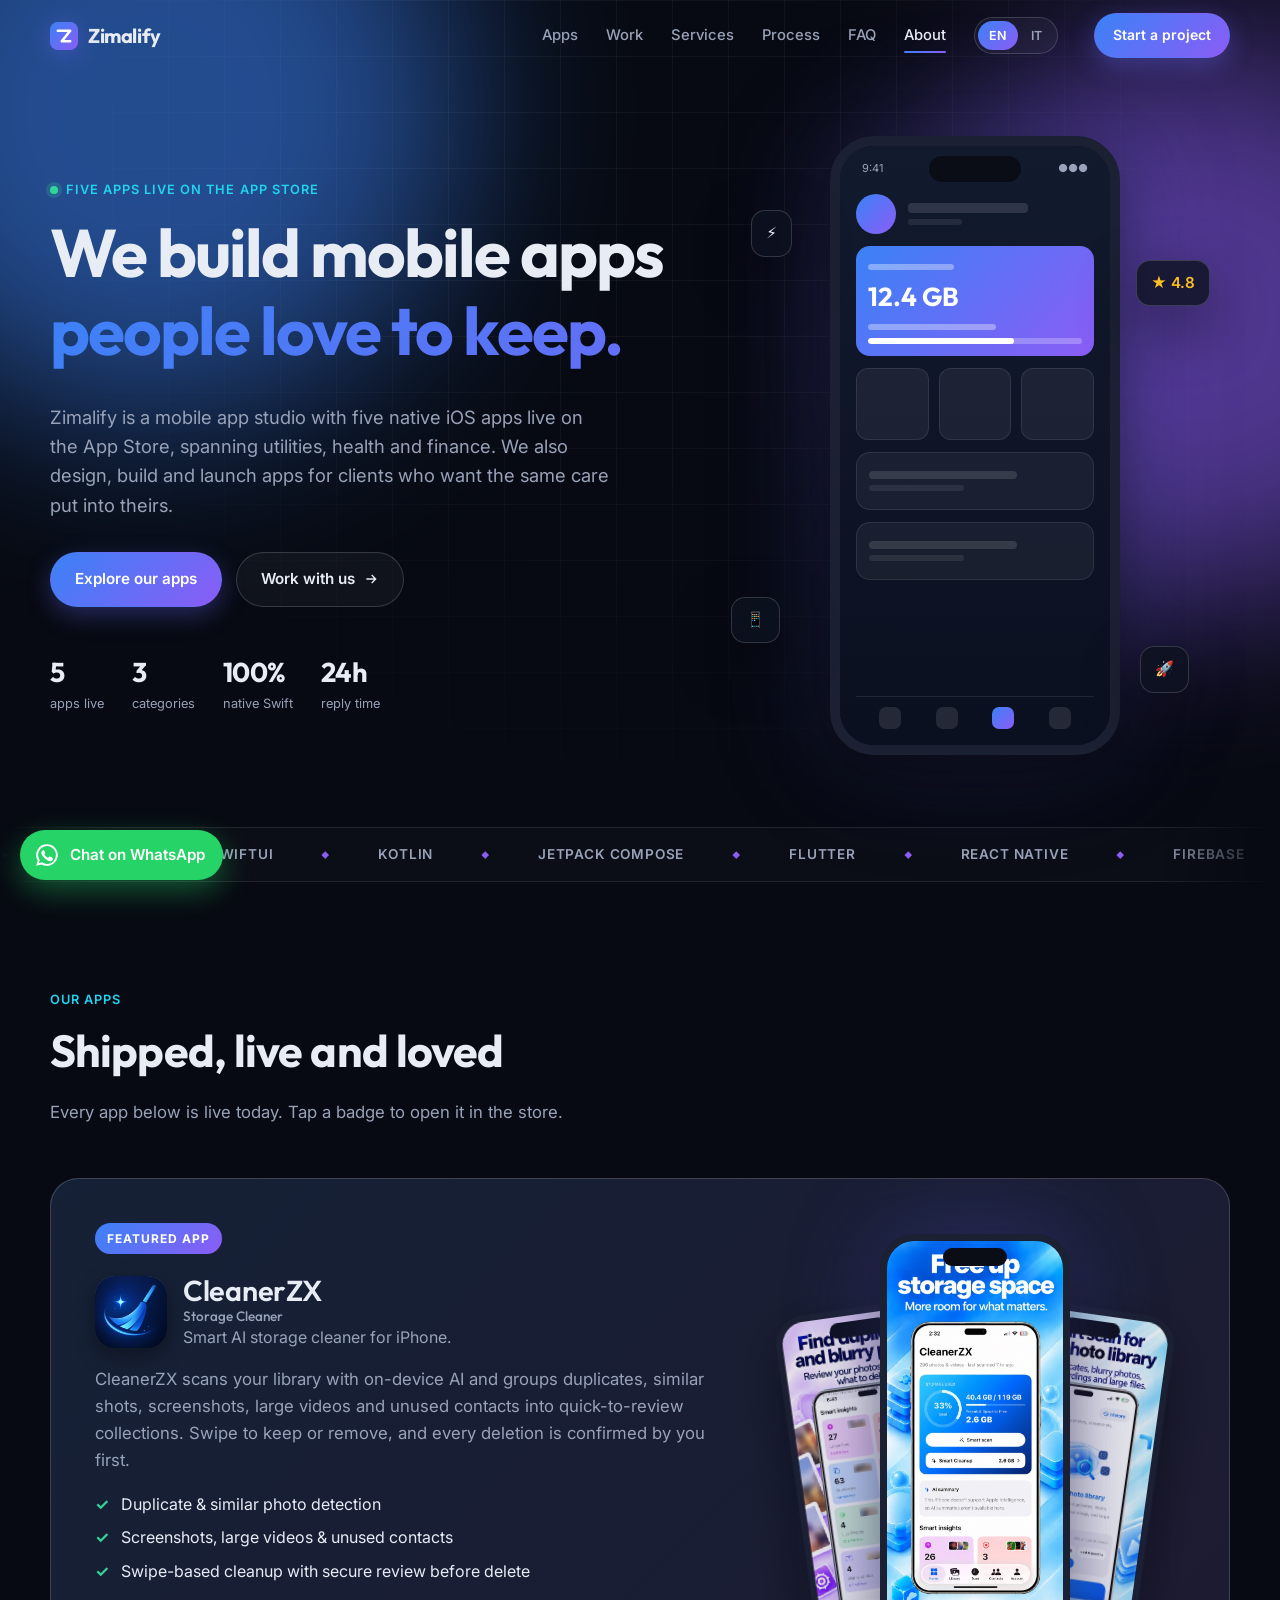
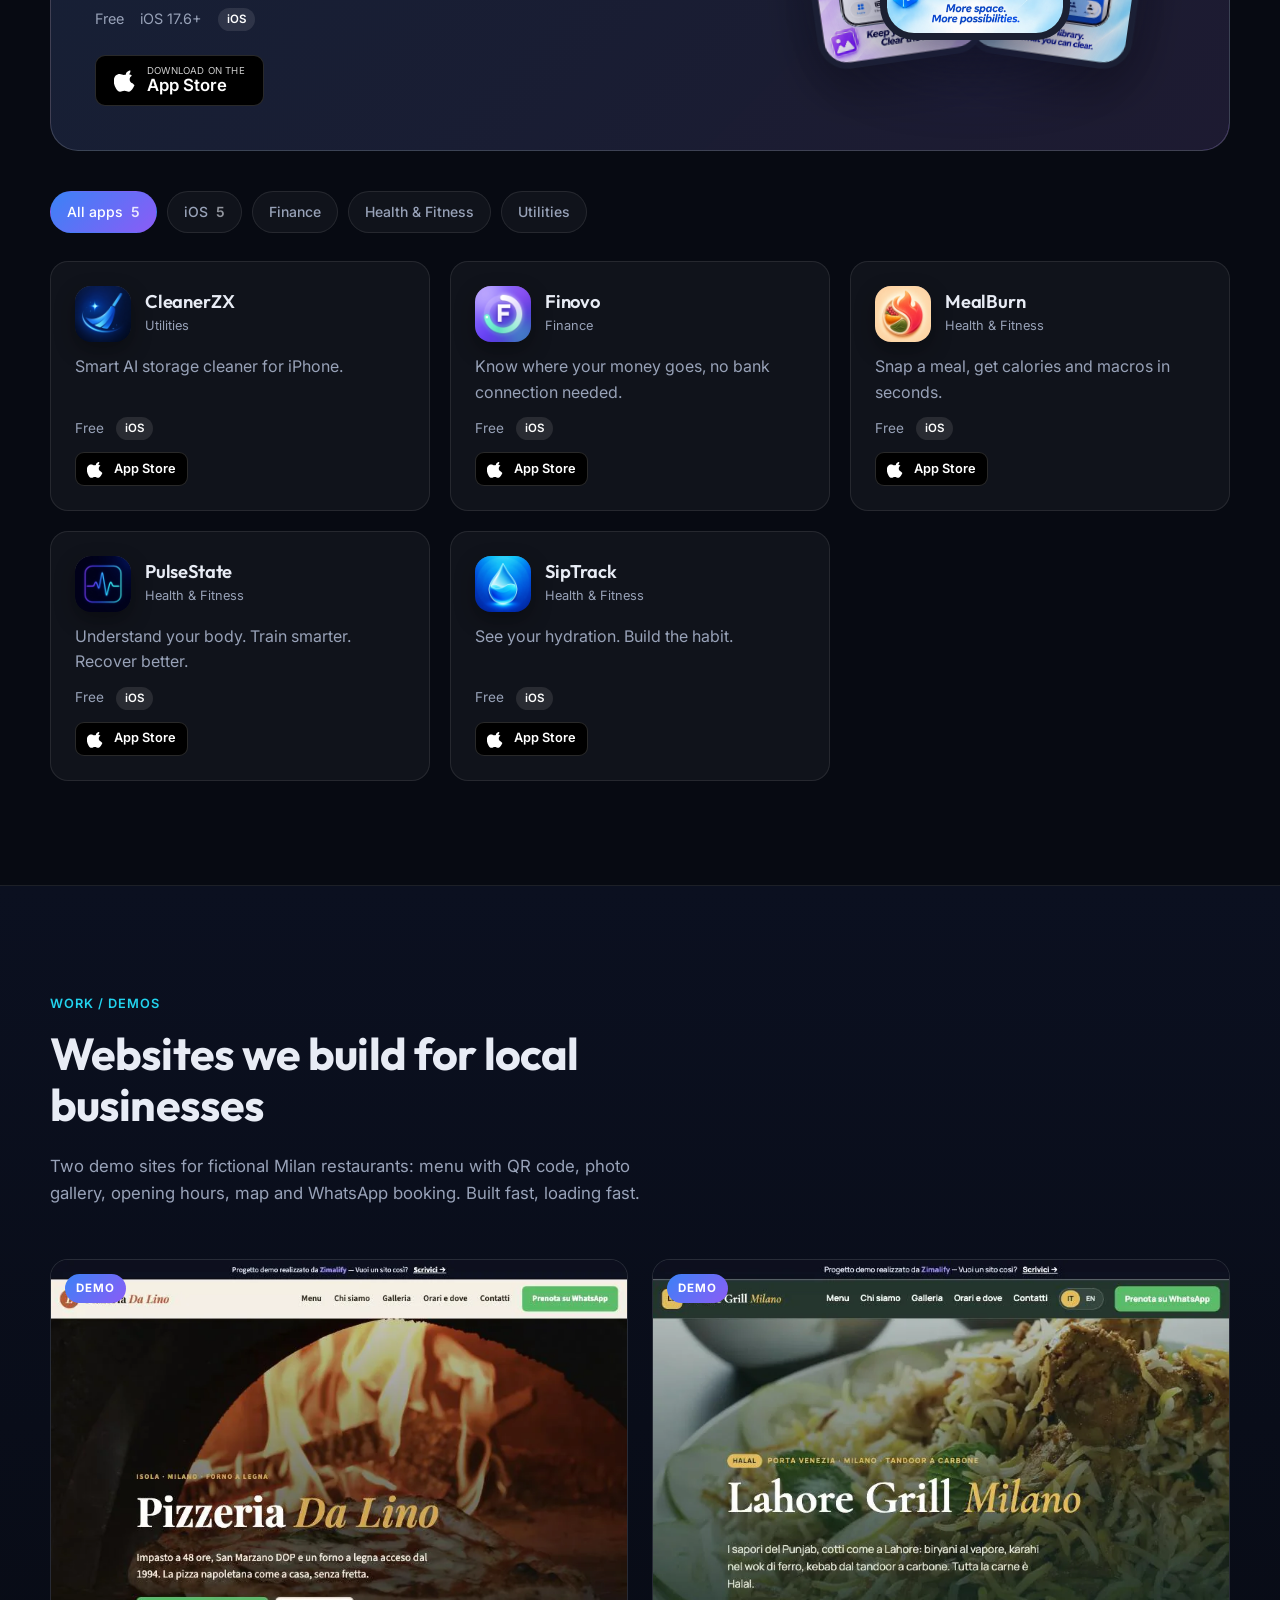
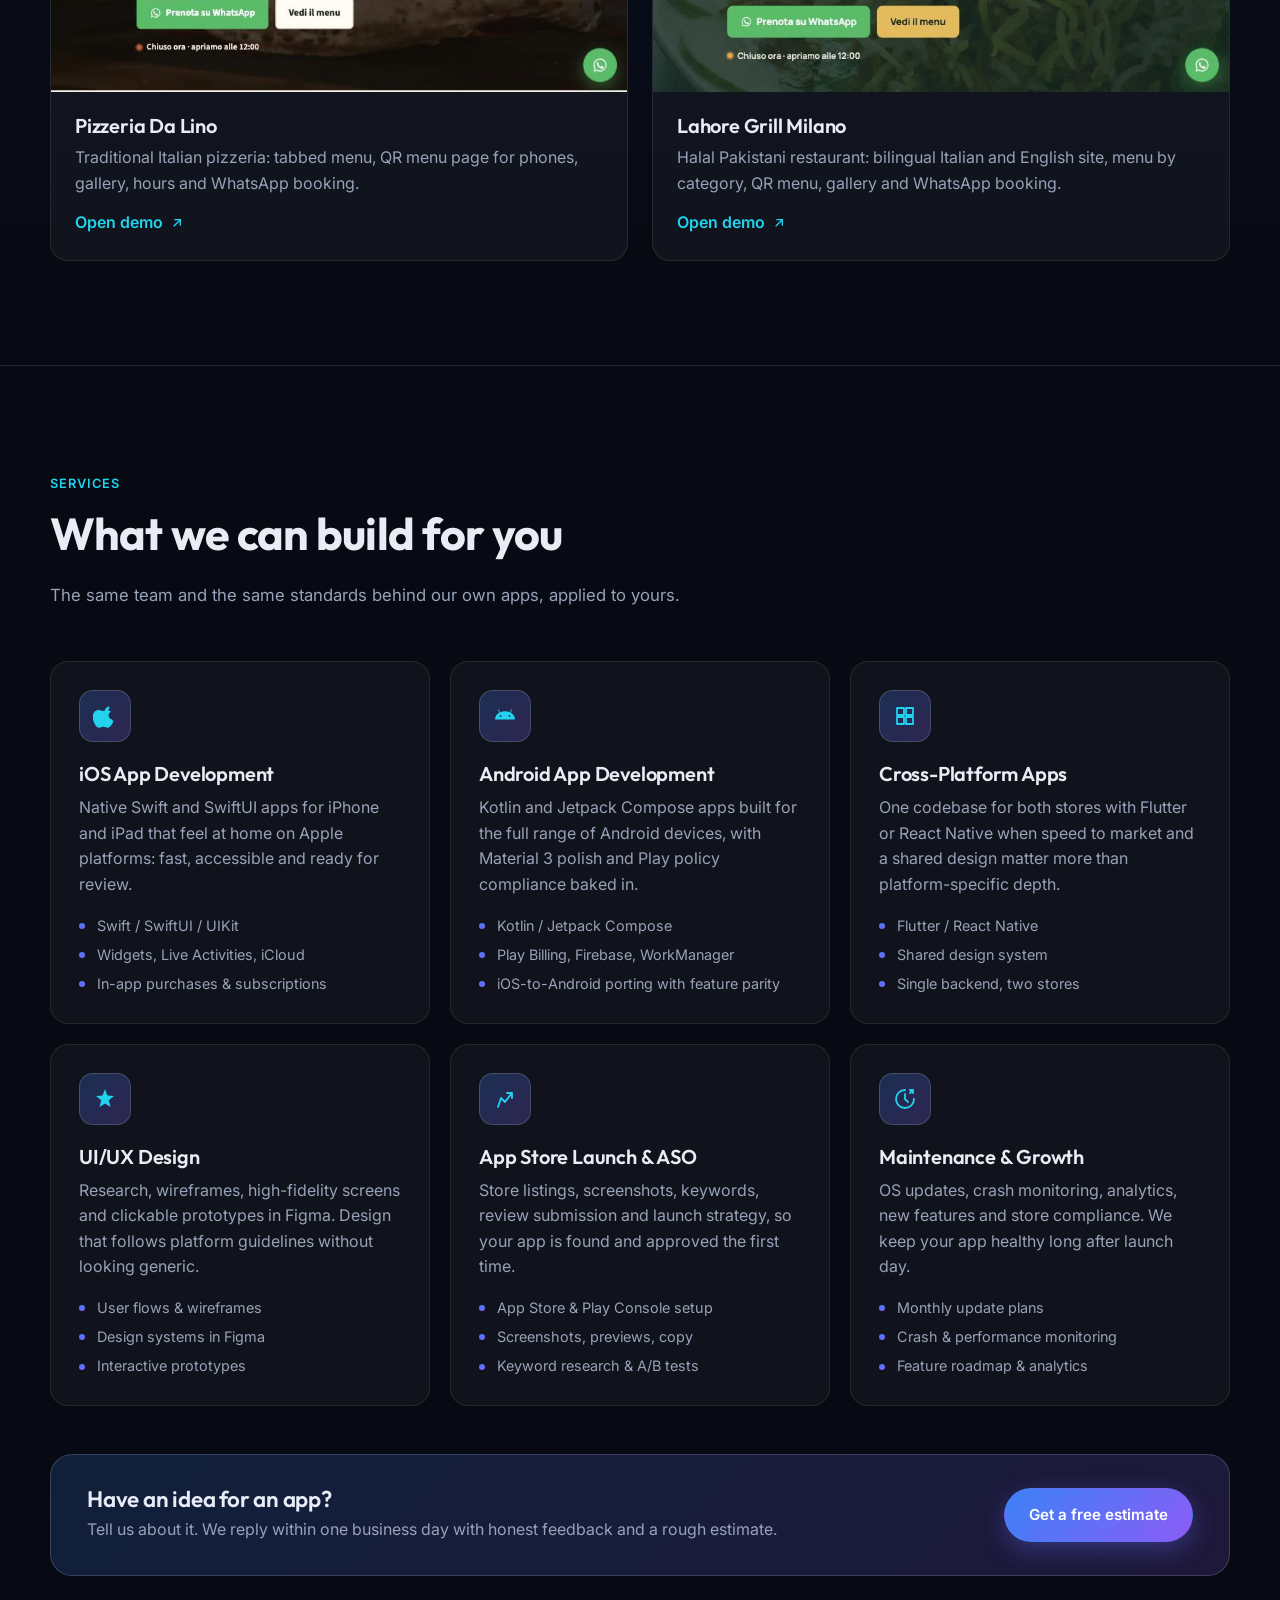
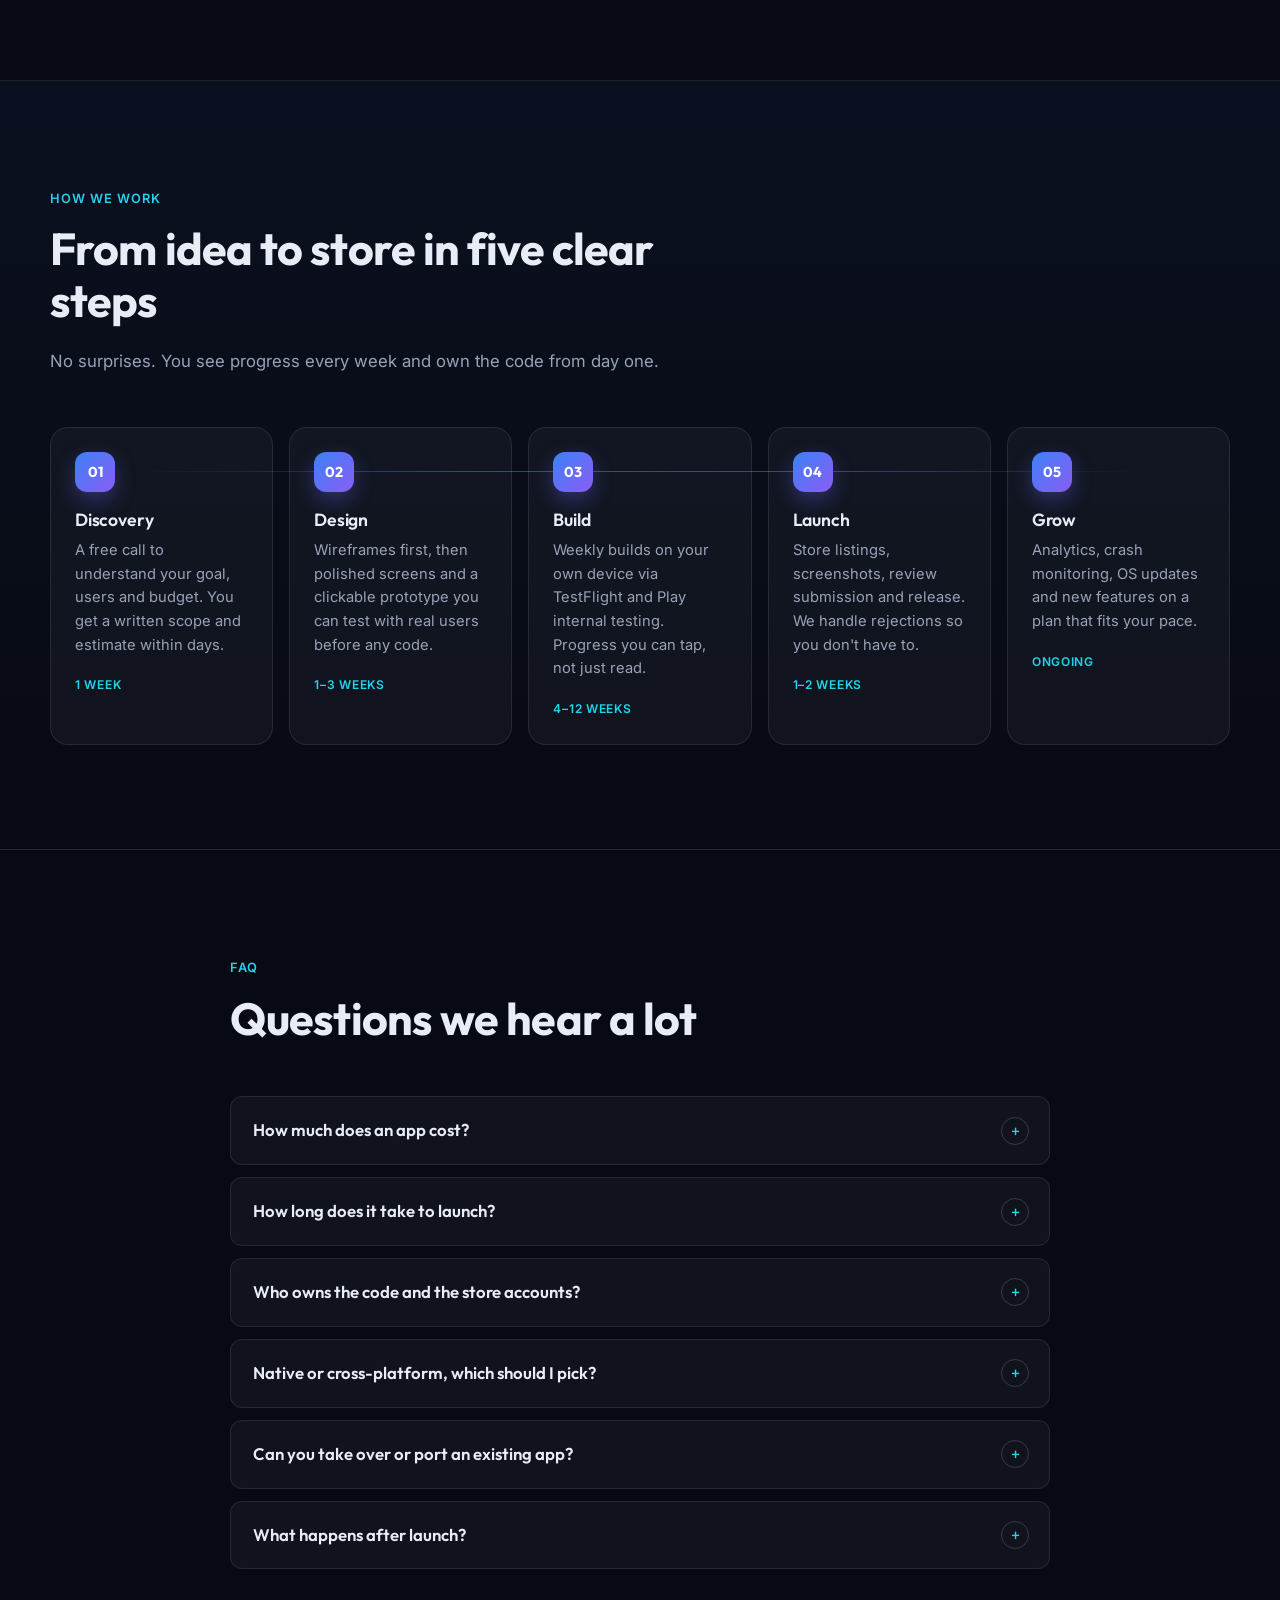
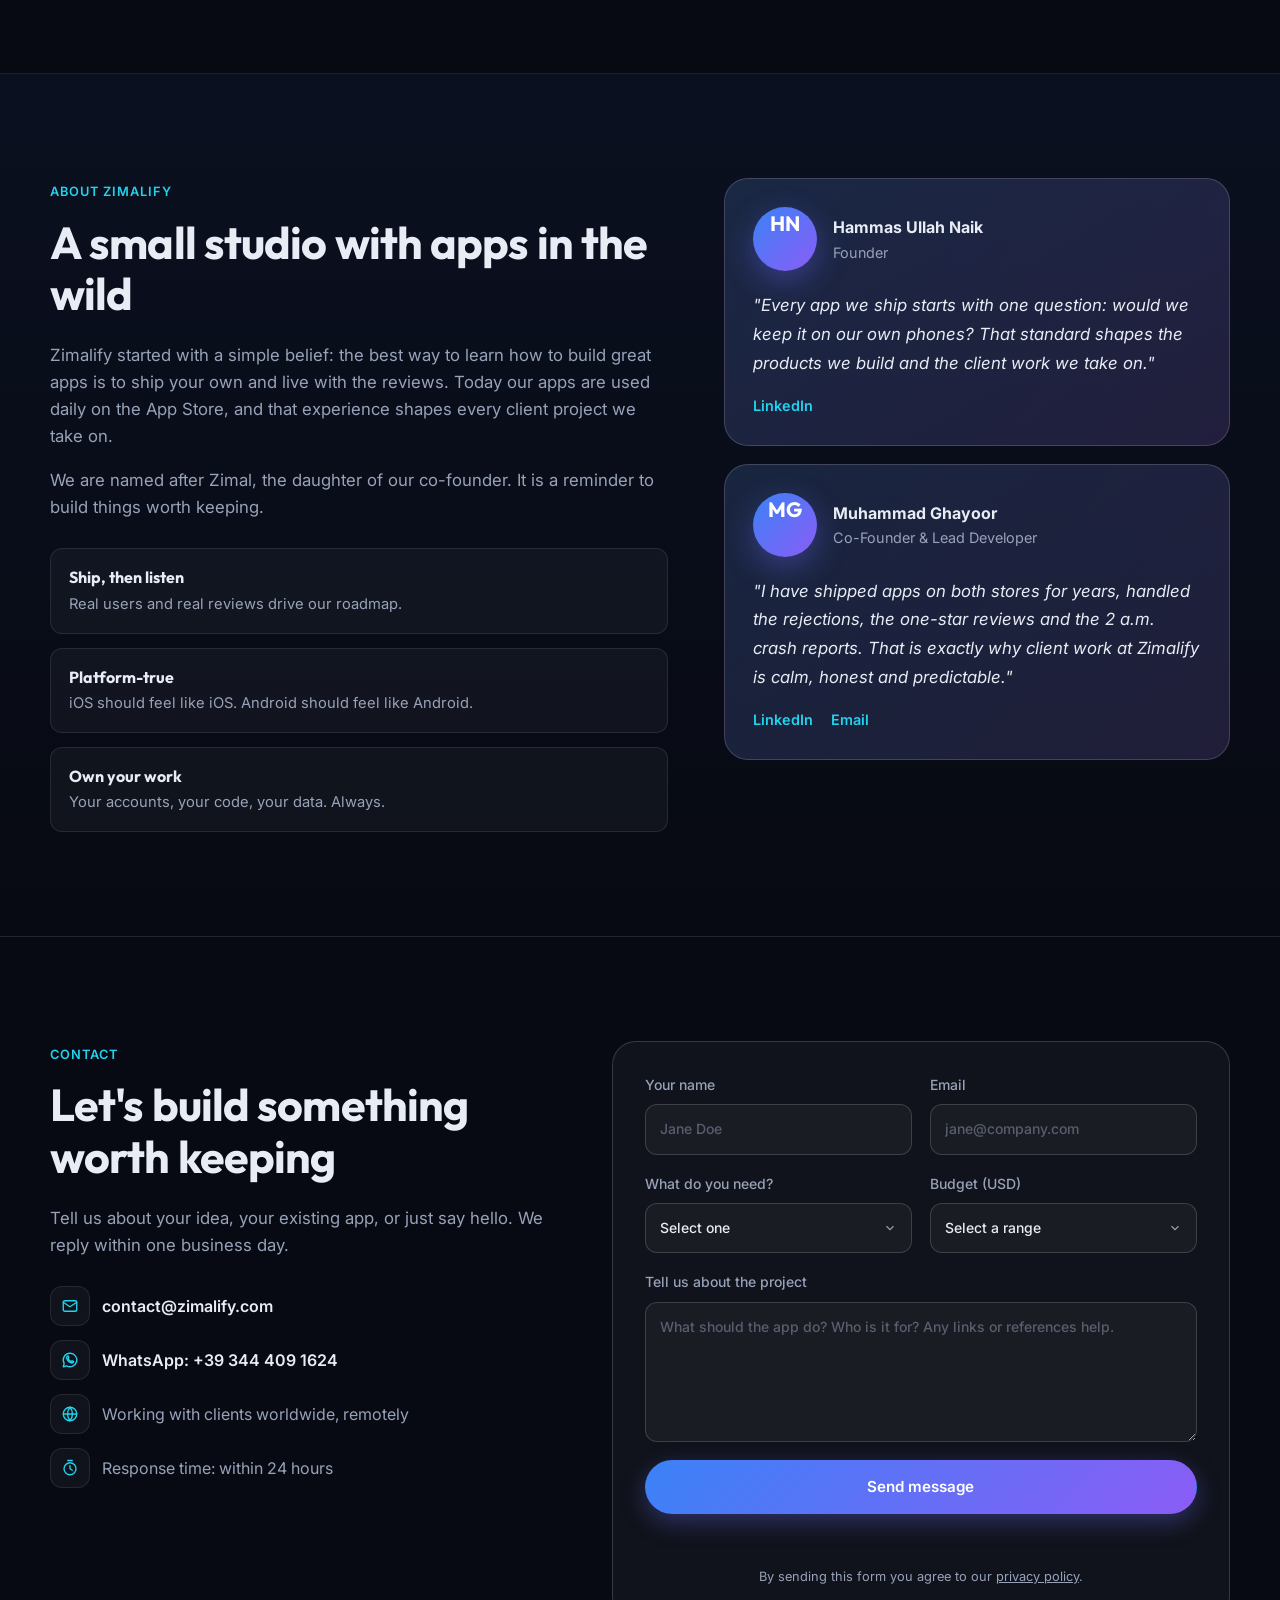
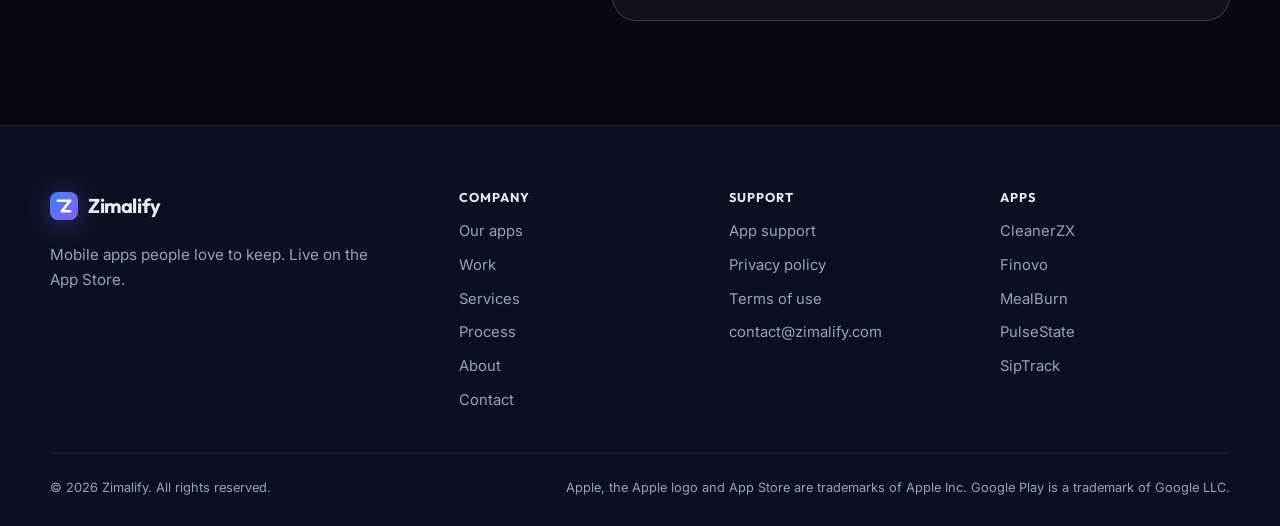
==== commit 325ad431: "added two demo resturants 1-pizzeria 2-Ristorante-pakistano" ====
--- a/index.html
+++ b/index.html
@@ -57,6 +57,7 @@
 
       <nav class="nav__links" id="navLinks" aria-label="Primary">
         <a href="#apps" data-i18n="nav.apps">Apps</a>
+        <a href="#work" data-i18n="nav.work">Work</a>
         <a href="#services" data-i18n="nav.services">Services</a>
         <a href="#process" data-i18n="nav.process">Process</a>
         <a href="#faq" data-i18n="nav.faq">FAQ</a>
@@ -154,8 +155,43 @@
     </div>
   </section>
 
+  <!-- ============ WORK / DEMOS ============ -->
+  <section class="section section--alt" id="work">
+    <div class="container">
+      <div class="section__head reveal">
+        <span class="eyebrow" data-i18n="work.eyebrow">Work / Demos</span>
+        <h2 data-i18n="work.title">Websites we build for local businesses</h2>
+        <p data-i18n="work.sub">Two demo sites for fictional Milan restaurants: menu with QR code, photo gallery, opening hours, map and WhatsApp booking. Built fast, loading fast.</p>
+      </div>
+      <div class="work stagger reveal">
+        <article class="work__card spot">
+          <a class="work__shot" href="demo/pizzeria/" target="_blank" rel="noopener" aria-label="Pizzeria Da Lino demo">
+            <img src="assets/work/pizzeria.webp" alt="Screenshot of the Pizzeria Da Lino demo website" loading="lazy" width="800" height="600">
+            <span class="work__badge">Demo</span>
+          </a>
+          <div class="work__body">
+            <h3>Pizzeria Da Lino</h3>
+            <p data-i18n="work.p1">Traditional Italian pizzeria: tabbed menu, QR menu page for phones, gallery, hours and WhatsApp booking.</p>
+            <a class="work__link" href="demo/pizzeria/" target="_blank" rel="noopener"><span data-i18n="work.open">Open demo</span> <svg width="16" height="16" viewBox="0 0 24 24" fill="none" stroke="currentColor" stroke-width="2"><path d="M7 17 17 7M8 7h9v9"/></svg></a>
+          </div>
+        </article>
+        <article class="work__card spot">
+          <a class="work__shot" href="demo/ristorante-pakistano/" target="_blank" rel="noopener" aria-label="Lahore Grill Milano demo">
+            <img src="assets/work/ristorante-pakistano.webp" alt="Screenshot of the Lahore Grill Milano demo website" loading="lazy" width="800" height="600">
+            <span class="work__badge">Demo</span>
+          </a>
+          <div class="work__body">
+            <h3>Lahore Grill Milano</h3>
+            <p data-i18n="work.p2">Halal Pakistani restaurant: bilingual Italian and English site, menu by category, QR menu, gallery and WhatsApp booking.</p>
+            <a class="work__link" href="demo/ristorante-pakistano/" target="_blank" rel="noopener"><span data-i18n="work.open">Open demo</span> <svg width="16" height="16" viewBox="0 0 24 24" fill="none" stroke="currentColor" stroke-width="2"><path d="M7 17 17 7M8 7h9v9"/></svg></a>
+          </div>
+        </article>
+      </div>
+    </div>
+  </section>
+
   <!-- ============ SERVICES ============ -->
-  <section class="section section--alt" id="services">
+  <section class="section" id="services">
     <div class="container">
       <div class="section__head reveal">
         <span class="eyebrow" data-i18n="services.eyebrow">Services</span>
@@ -218,7 +254,7 @@
   </section>
 
   <!-- ============ PROCESS ============ -->
-  <section class="section" id="process">
+  <section class="section section--alt" id="process">
     <div class="container">
       <div class="section__head reveal">
         <span class="eyebrow" data-i18n="process.eyebrow">How we work</span>
@@ -262,7 +298,7 @@
   </section>
 
   <!-- ============ FAQ ============ -->
-  <section class="section section--alt" id="faq">
+  <section class="section" id="faq">
     <div class="container container--narrow">
       <div class="section__head reveal">
         <span class="eyebrow" data-i18n="faq.eyebrow">FAQ</span>
@@ -281,7 +317,7 @@
   </section>
 
   <!-- ============ ABOUT ============ -->
-  <section class="section" id="about">
+  <section class="section section--alt" id="about">
     <div class="container about">
       <div class="about__copy reveal">
         <span class="eyebrow" data-i18n="about.eyebrow">About Zimalify</span>
@@ -327,7 +363,7 @@
   </section>
 
   <!-- ============ CONTACT ============ -->
-  <section class="section section--alt" id="contact">
+  <section class="section" id="contact">
     <div class="container contact">
       <div class="contact__copy reveal">
         <span class="eyebrow" data-i18n="contact.eyebrow">Contact</span>
@@ -406,6 +442,7 @@
       <div class="footer__col">
         <h4 data-i18n="foot.company">Company</h4>
         <a href="#apps" data-i18n="foot.apps">Our apps</a>
+        <a href="#work" data-i18n="nav.work">Work</a>
         <a href="#services" data-i18n="foot.services">Services</a>
         <a href="#process" data-i18n="foot.process">Process</a>
         <a href="#about" data-i18n="foot.about">About</a>
--- a/css/styles.css
+++ b/css/styles.css
@@ -243,6 +243,21 @@
 .badge--sm small { display: none; }
 .badge--sm span { font-size: 0.8rem; }
 
+/* ---------- Work / Demos ---------- */
+.work { display: grid; grid-template-columns: 1fr 1fr; gap: 24px; }
+.work__card { border-radius: var(--radius); background: var(--surface); border: 1px solid var(--border); overflow: hidden; display: flex; flex-direction: column; transition: transform 0.25s, border-color 0.25s; }
+.work__card:hover { transform: translateY(-4px); border-color: var(--border-strong); }
+.work__shot { position: relative; display: block; aspect-ratio: 4 / 3; overflow: hidden; background: var(--bg-2); }
+.work__shot img { width: 100%; height: 100%; object-fit: cover; object-position: top; transition: transform 0.6s cubic-bezier(0.2, 0.7, 0.2, 1); }
+.work__card:hover .work__shot img { transform: scale(1.03); }
+.work__badge { position: absolute; top: 14px; left: 14px; font-size: 0.72rem; font-weight: 700; letter-spacing: 0.08em; text-transform: uppercase; padding: 5px 11px; border-radius: 999px; background: var(--grad); color: #fff; }
+.work__body { padding: 22px 24px 24px; display: flex; flex-direction: column; gap: 8px; }
+.work__body h3 { margin: 0; font-size: 1.25rem; }
+.work__body p { color: var(--muted); margin: 0; flex: 1; }
+.work__link { display: inline-flex; align-items: center; gap: 6px; font-weight: 600; color: var(--accent-3); margin-top: 6px; }
+.work__link:hover { text-decoration: underline; }
+@media (max-width: 760px) { .work { grid-template-columns: 1fr; } }
+
 /* ---------- Services ---------- */
 .services { display: grid; grid-template-columns: repeat(3, 1fr); gap: 20px; }
 .service { padding: 28px; border-radius: var(--radius); background: var(--surface); border: 1px solid var(--border); position: relative; overflow: hidden; transition: transform 0.25s, border-color 0.25s; }
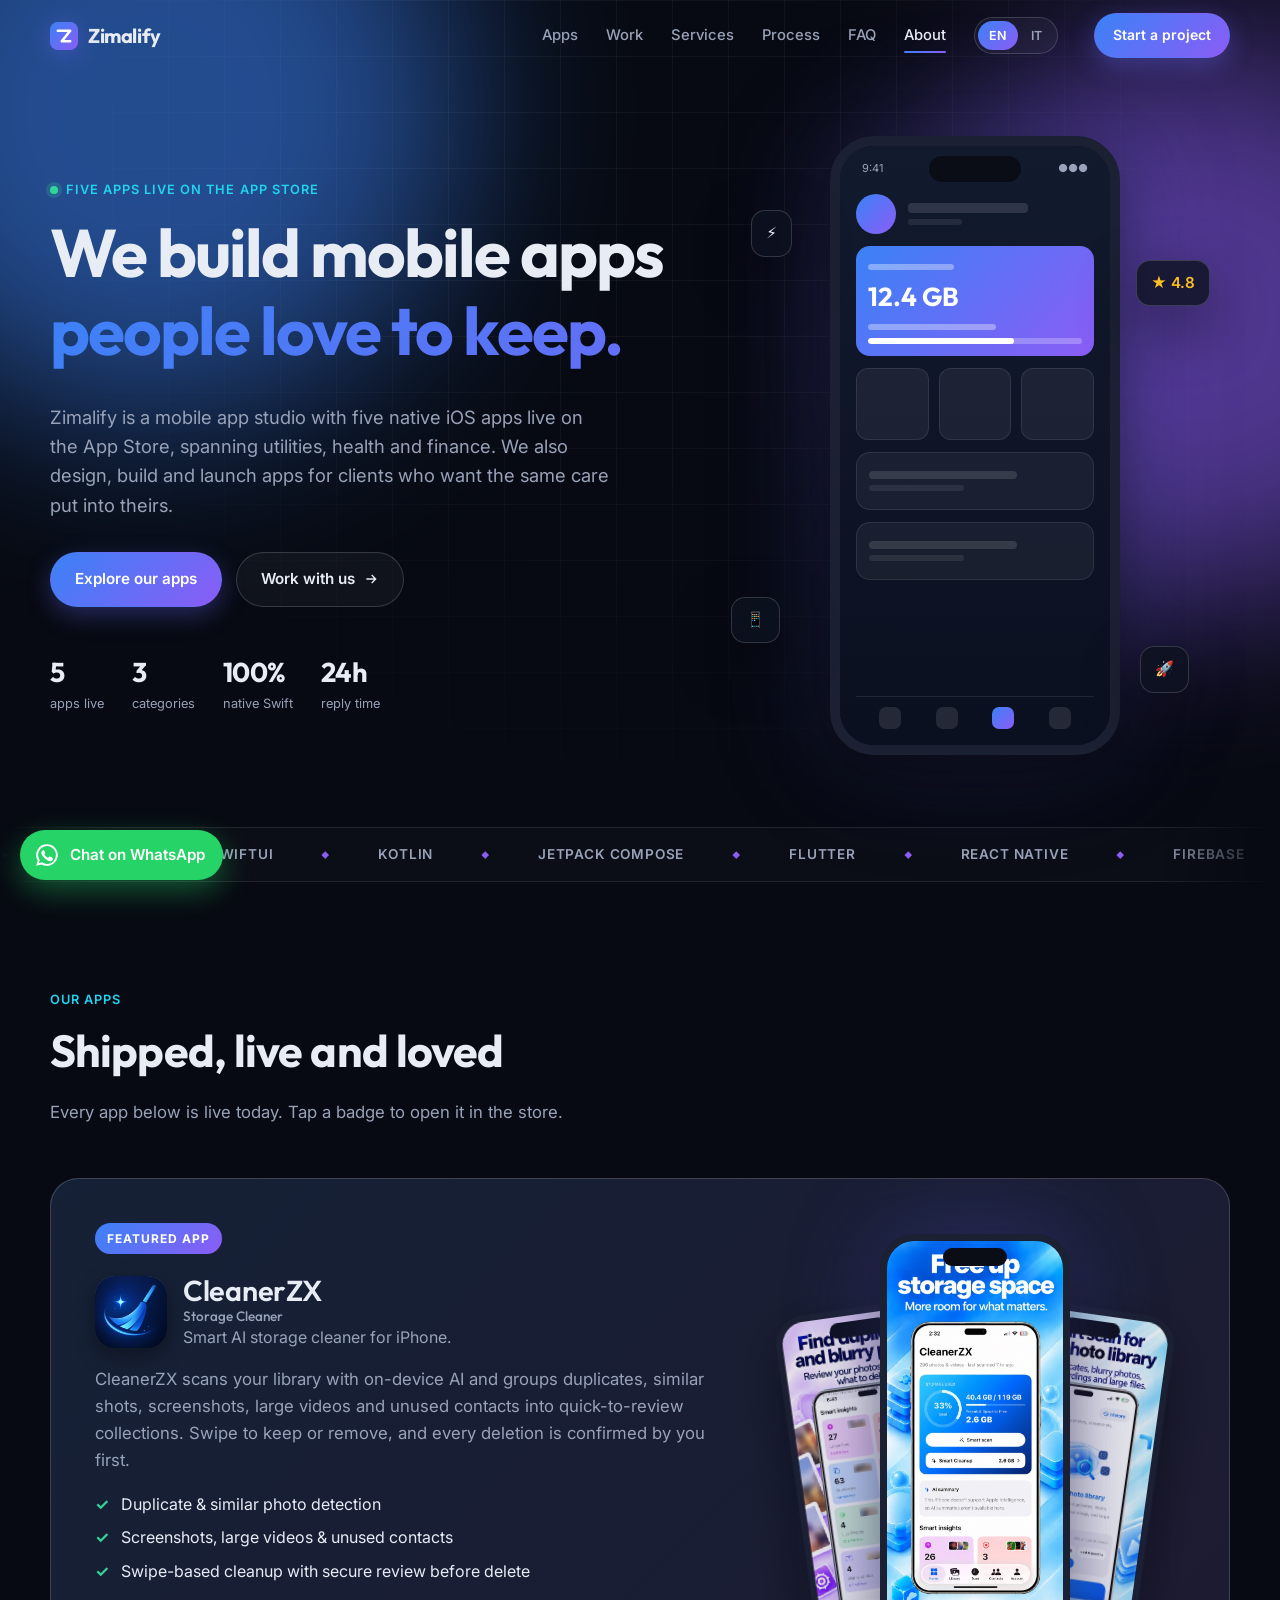
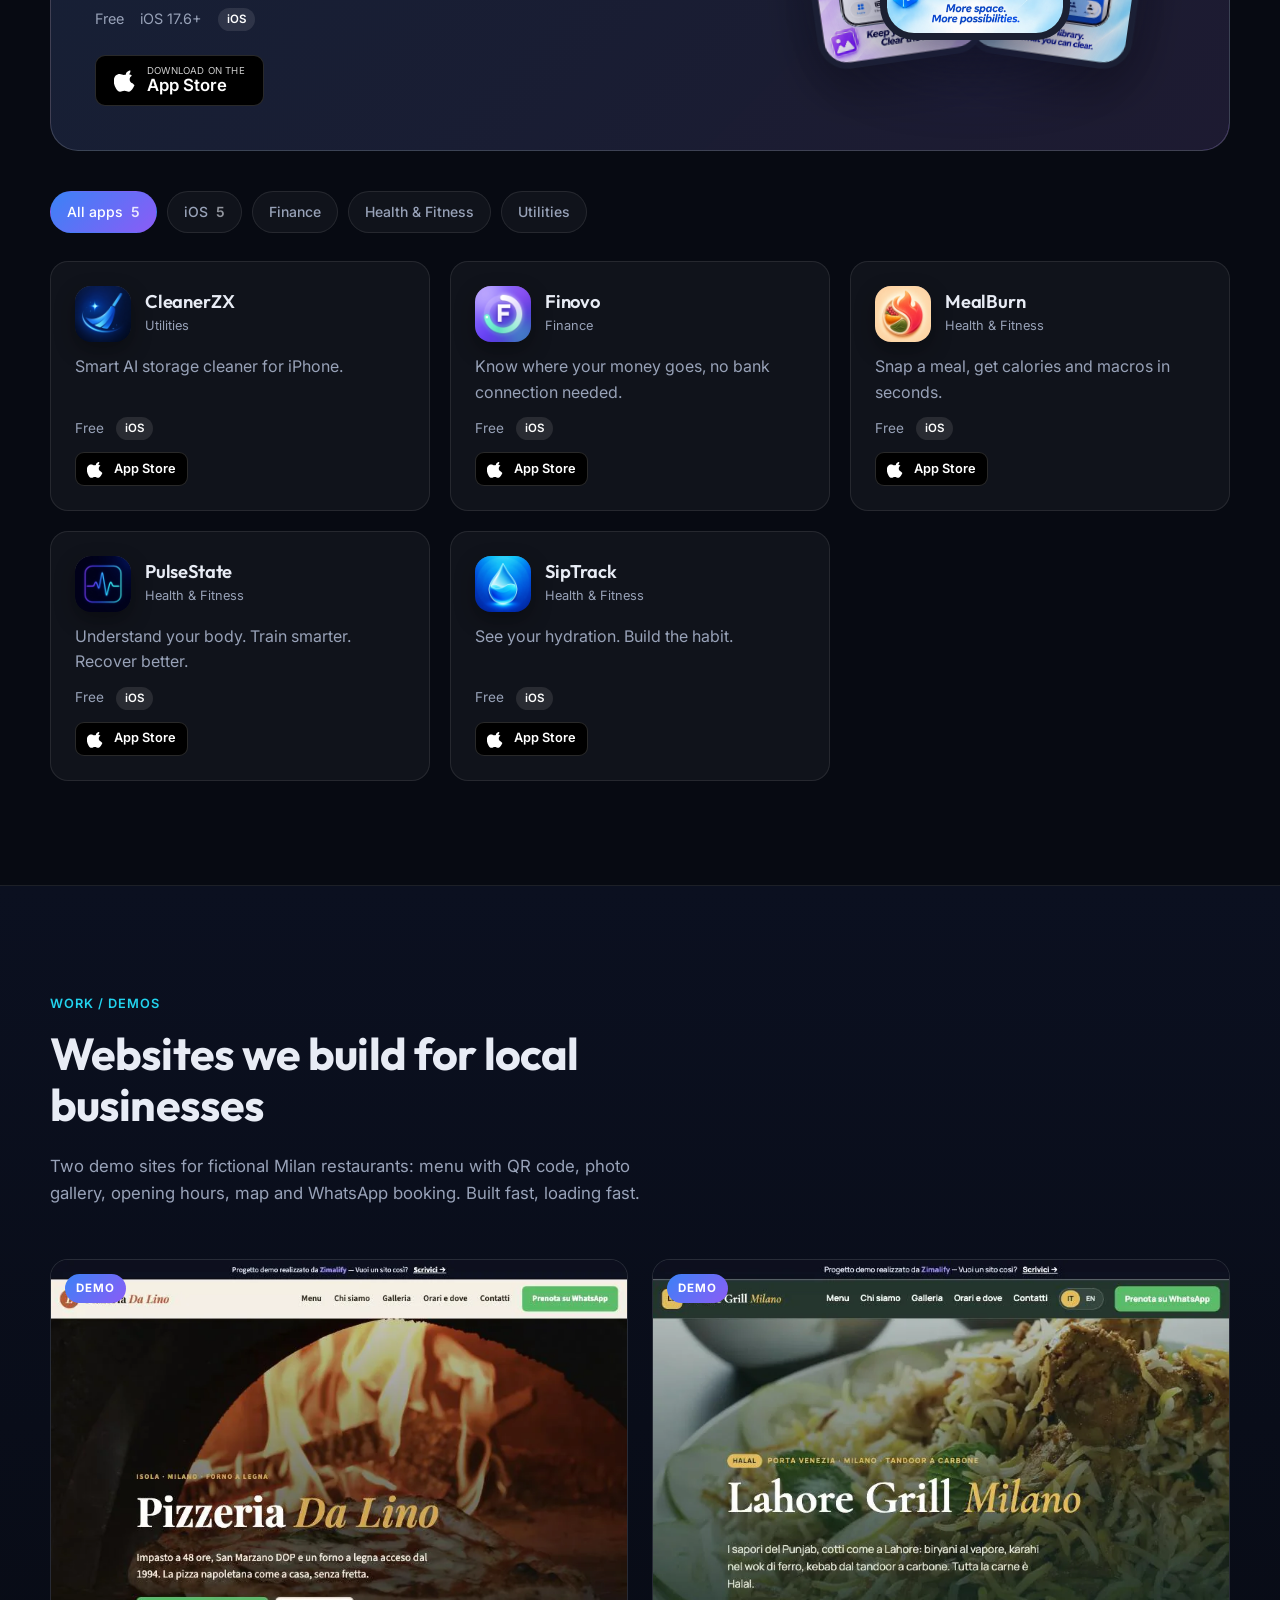
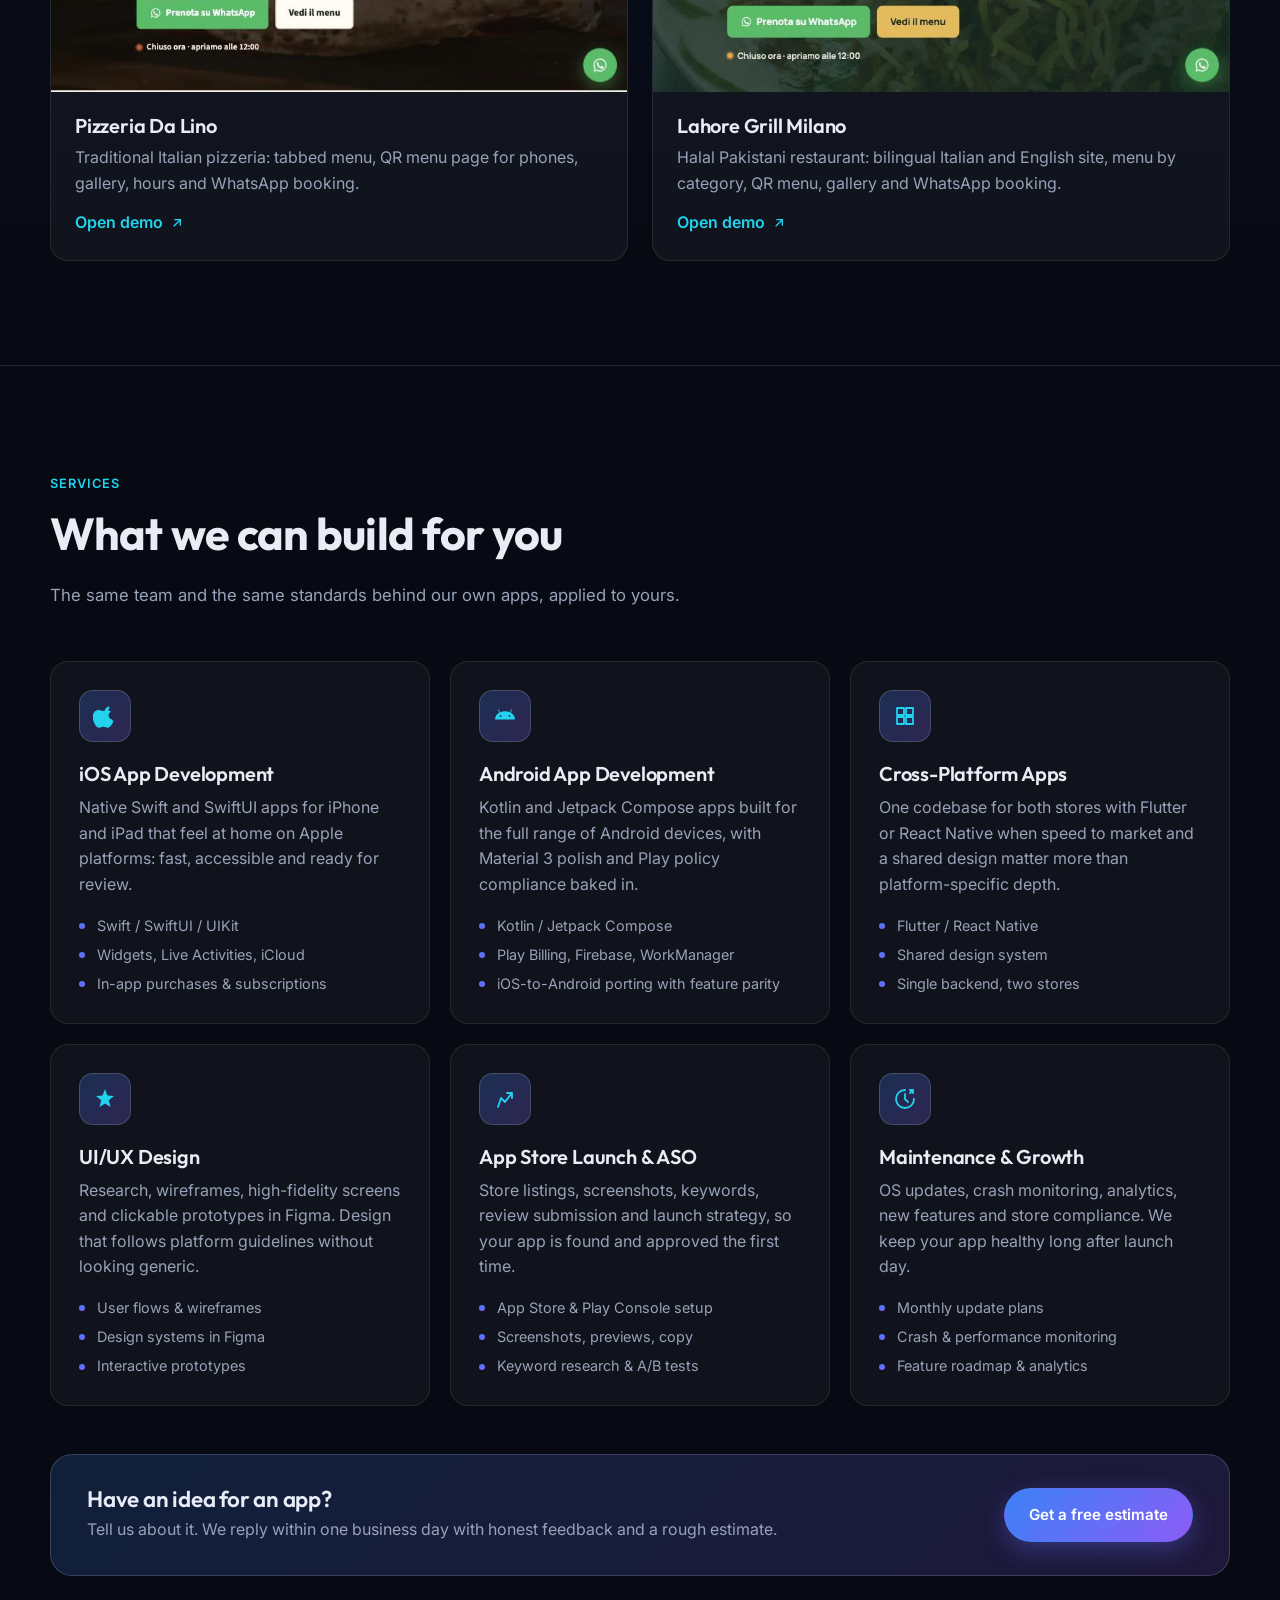
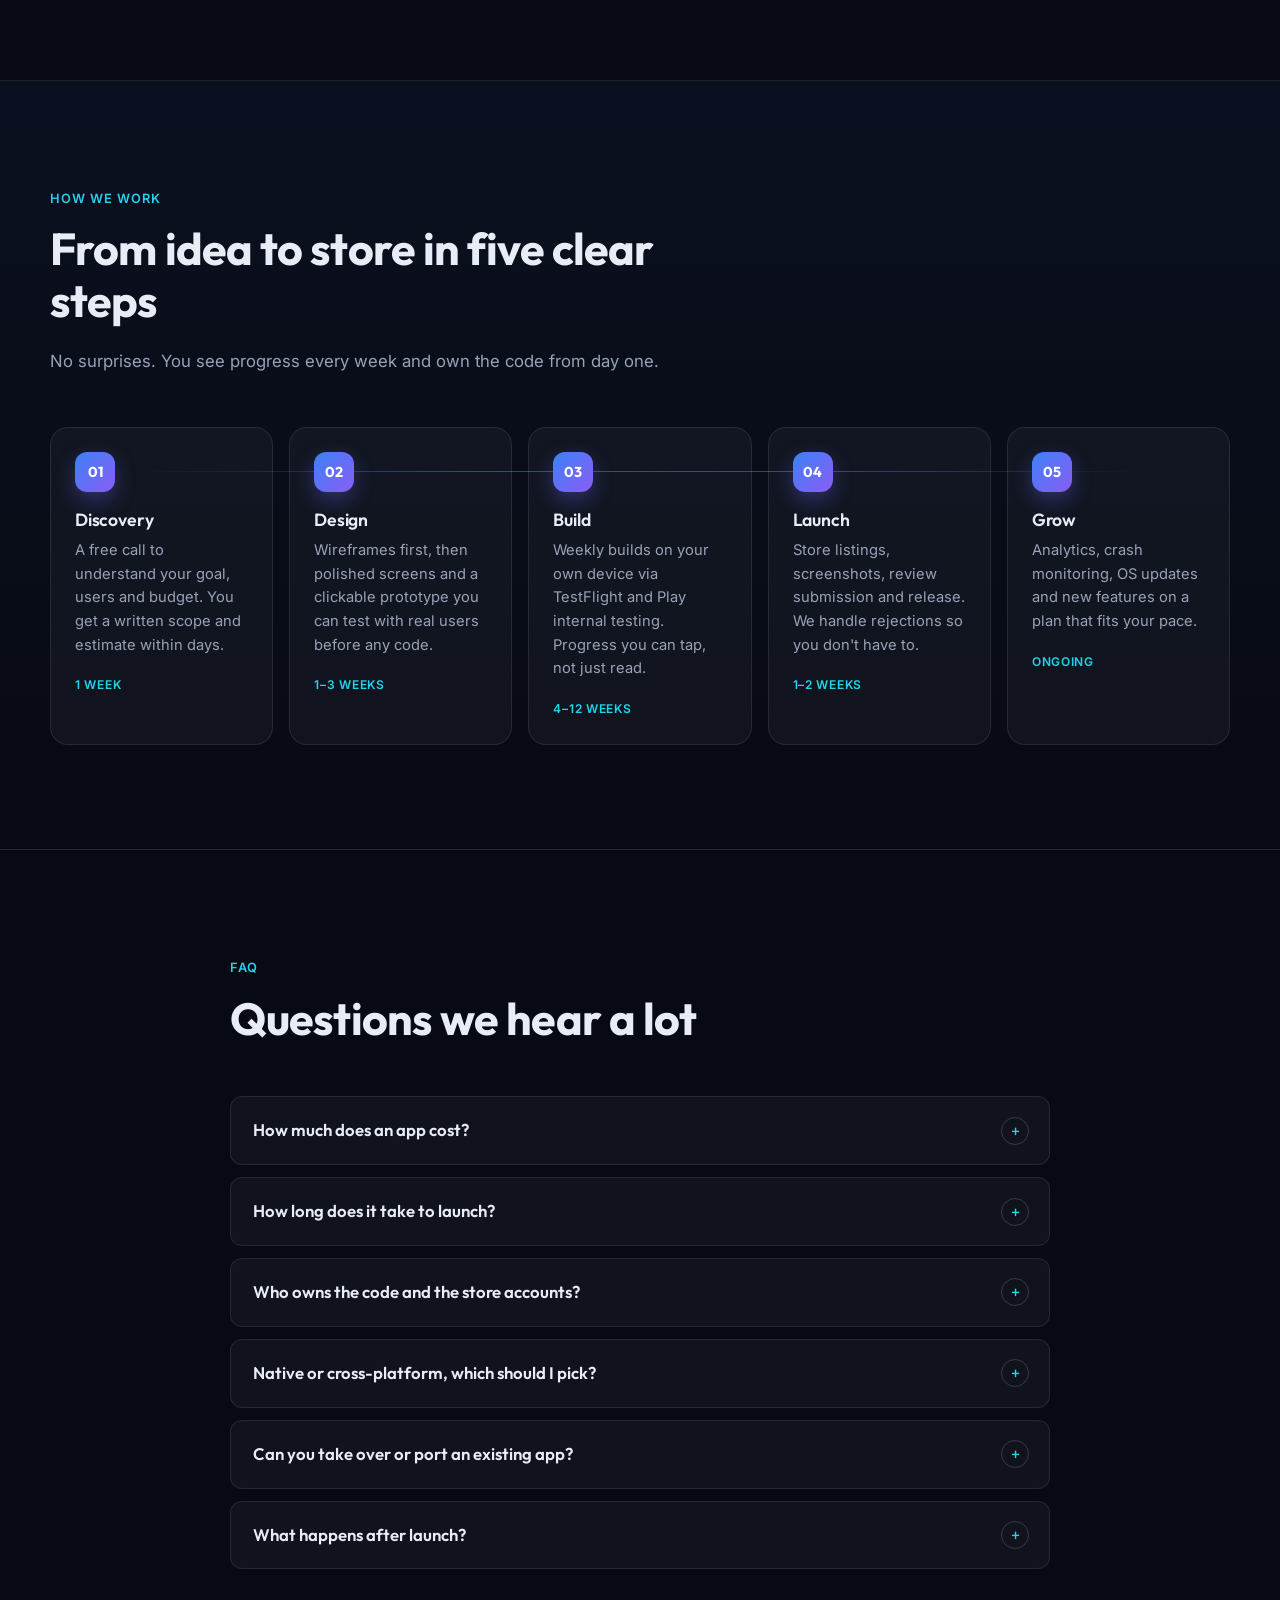
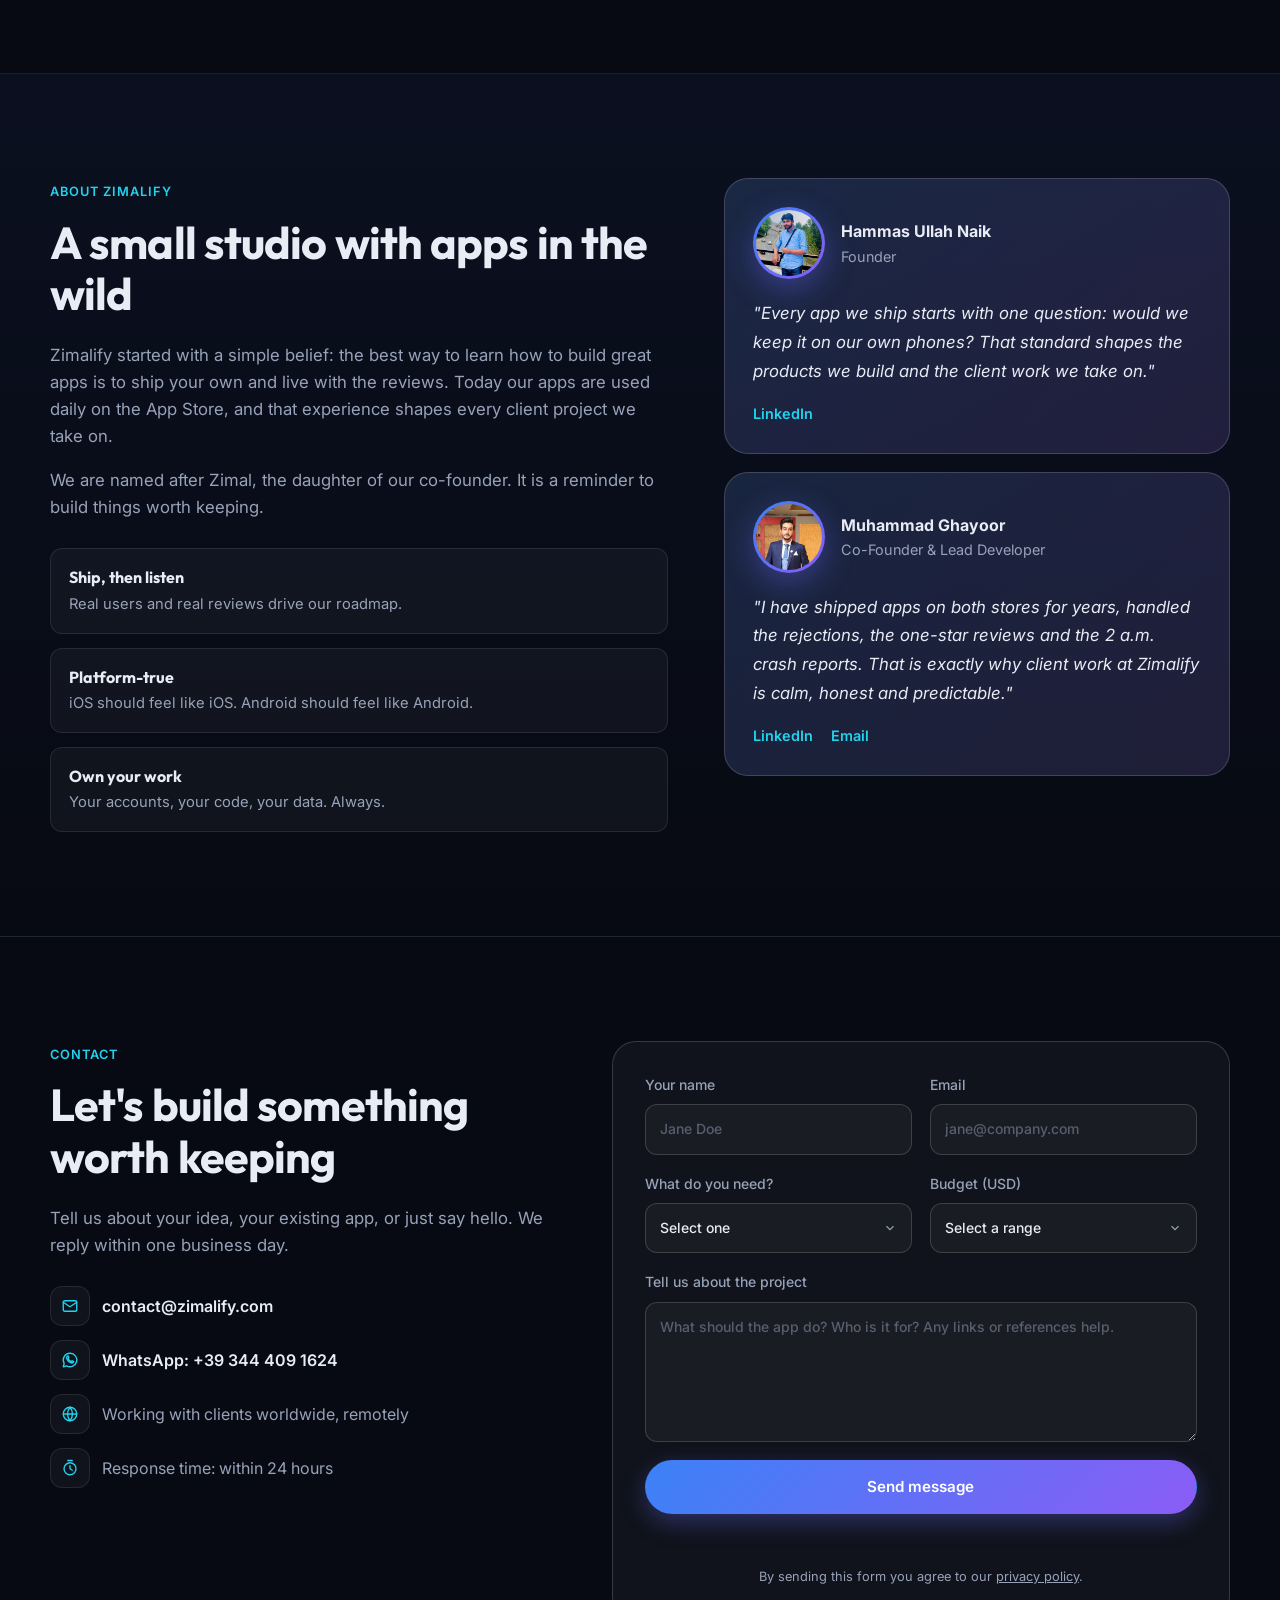
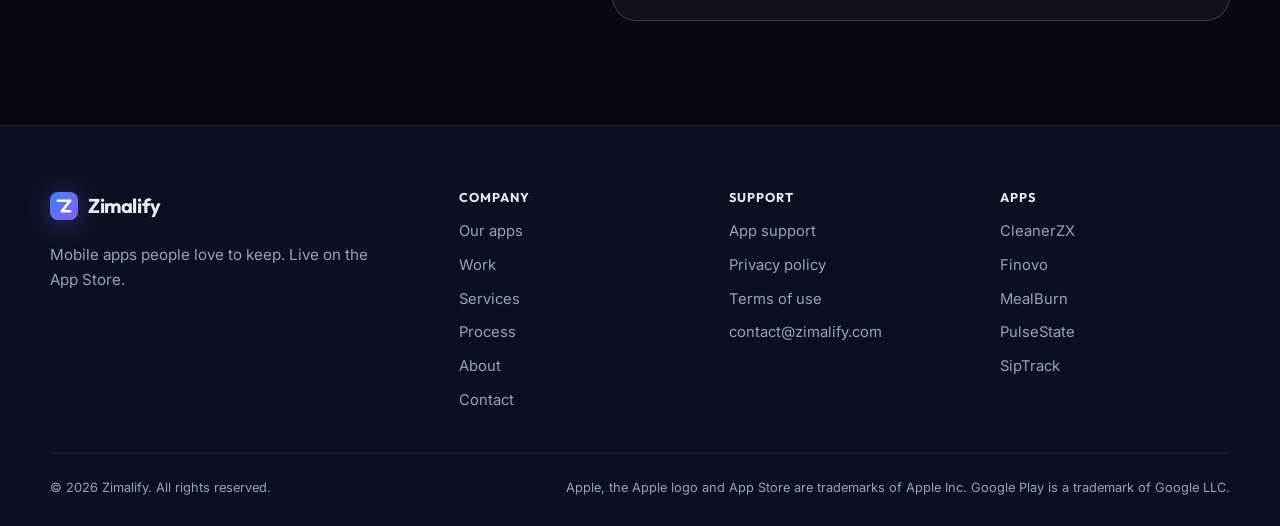
==== commit dcd313dd: "Merge branch 'feature/demo_resturants'" ====
--- a/index.html
+++ b/index.html
@@ -333,7 +333,7 @@
       <div class="about__cards">
         <div class="about__card reveal spot">
           <div class="founder">
-            <div class="founder__avatar" aria-hidden="true">HN</div>
+            <img class="founder__avatar" src="assets/team/hammas.jpg" alt="Hammas Ullah Naik" width="64" height="64" loading="lazy">
             <div>
               <strong>Hammas Ullah Naik</strong>
               <span data-i18n="about.role1">Founder</span>
@@ -346,7 +346,7 @@
         </div>
         <div class="about__card reveal spot">
           <div class="founder">
-            <div class="founder__avatar" aria-hidden="true">MG</div>
+            <img class="founder__avatar" src="assets/team/ghayoor.jpg" alt="Muhammad Ghayoor" width="64" height="64" loading="lazy">
             <div>
               <strong>Muhammad Ghayoor</strong>
               <span data-i18n="about.role2">Co-Founder &amp; Lead Developer</span>
--- a/css/styles.css
+++ b/css/styles.css
@@ -321,7 +321,7 @@
 .founder { display: flex; align-items: center; gap: 16px; margin-bottom: 20px; }
 .founder div { display: flex; flex-direction: column; }
 .founder span { color: var(--muted); font-size: 0.9rem; }
-.founder__avatar { width: 64px; height: 64px; border-radius: 50%; display: grid; place-items: center; background: var(--grad); font-family: var(--font-head); font-weight: 700; font-size: 1.3rem; color: #fff; box-shadow: 0 10px 30px rgba(99,102,241,0.4); }
+.founder__avatar { width: 72px; height: 72px; border-radius: 50%; object-fit: cover; flex-shrink: 0; border: 3px solid transparent; background: var(--grad) border-box; box-shadow: 0 10px 30px rgba(99,102,241,0.4); }
 .about__card p { font-style: italic; color: var(--text); font-size: 1.05rem; line-height: 1.7; }
 .about__links { display: flex; gap: 18px; font-weight: 600; font-size: 0.9rem; color: var(--accent-3); }
 .about__links a:hover { text-decoration: underline; }
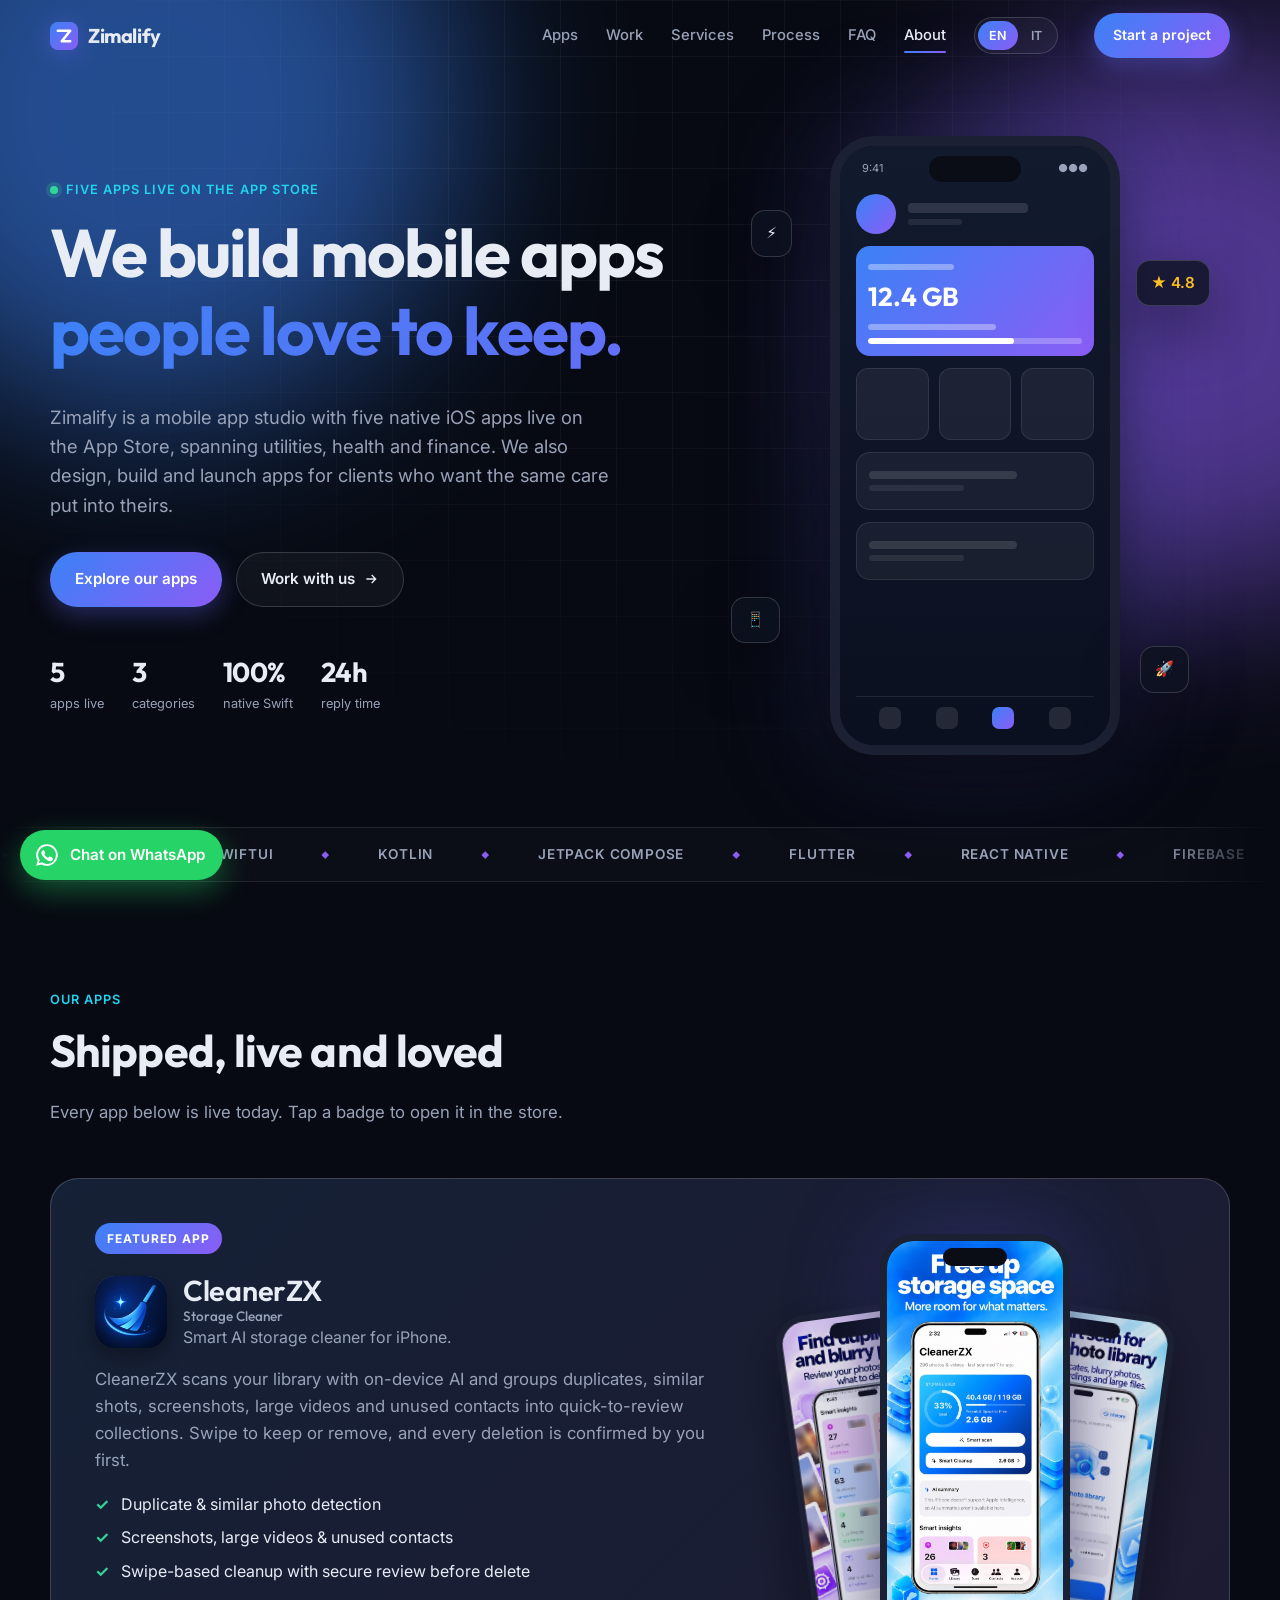
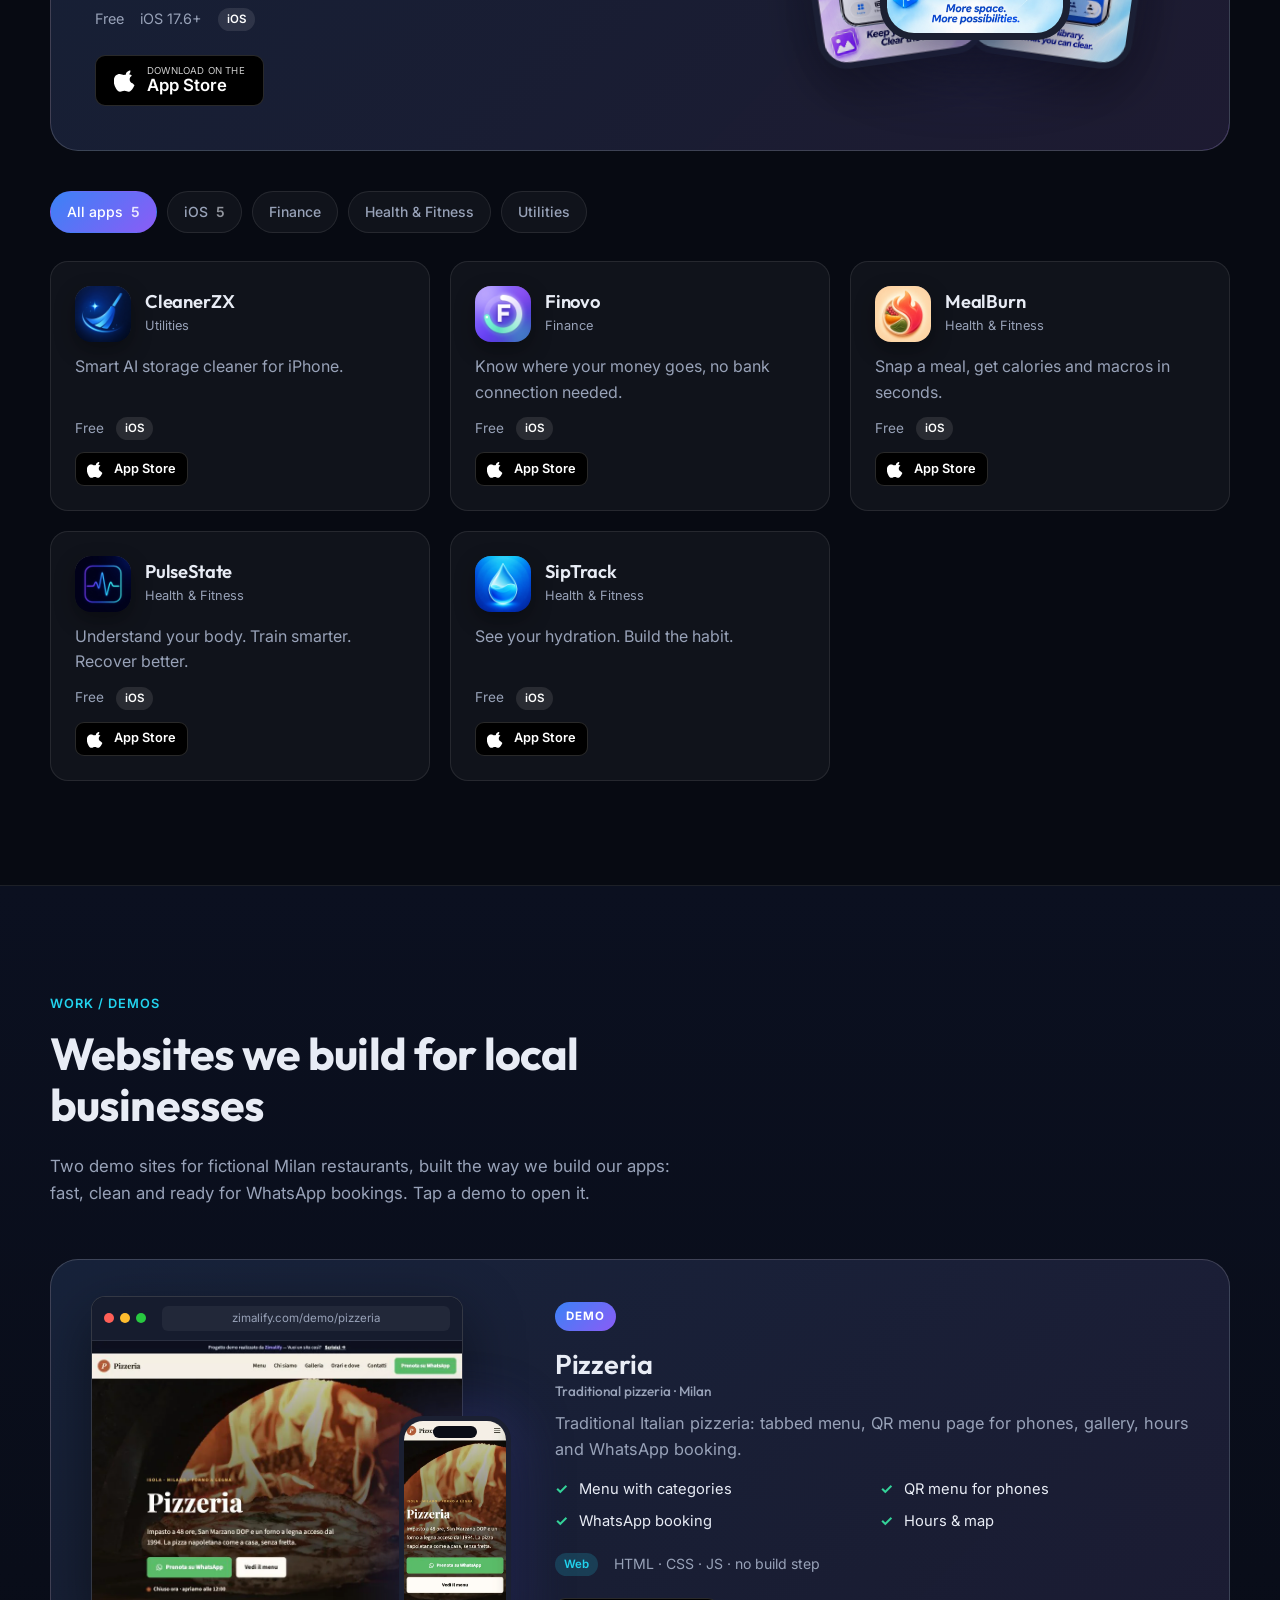
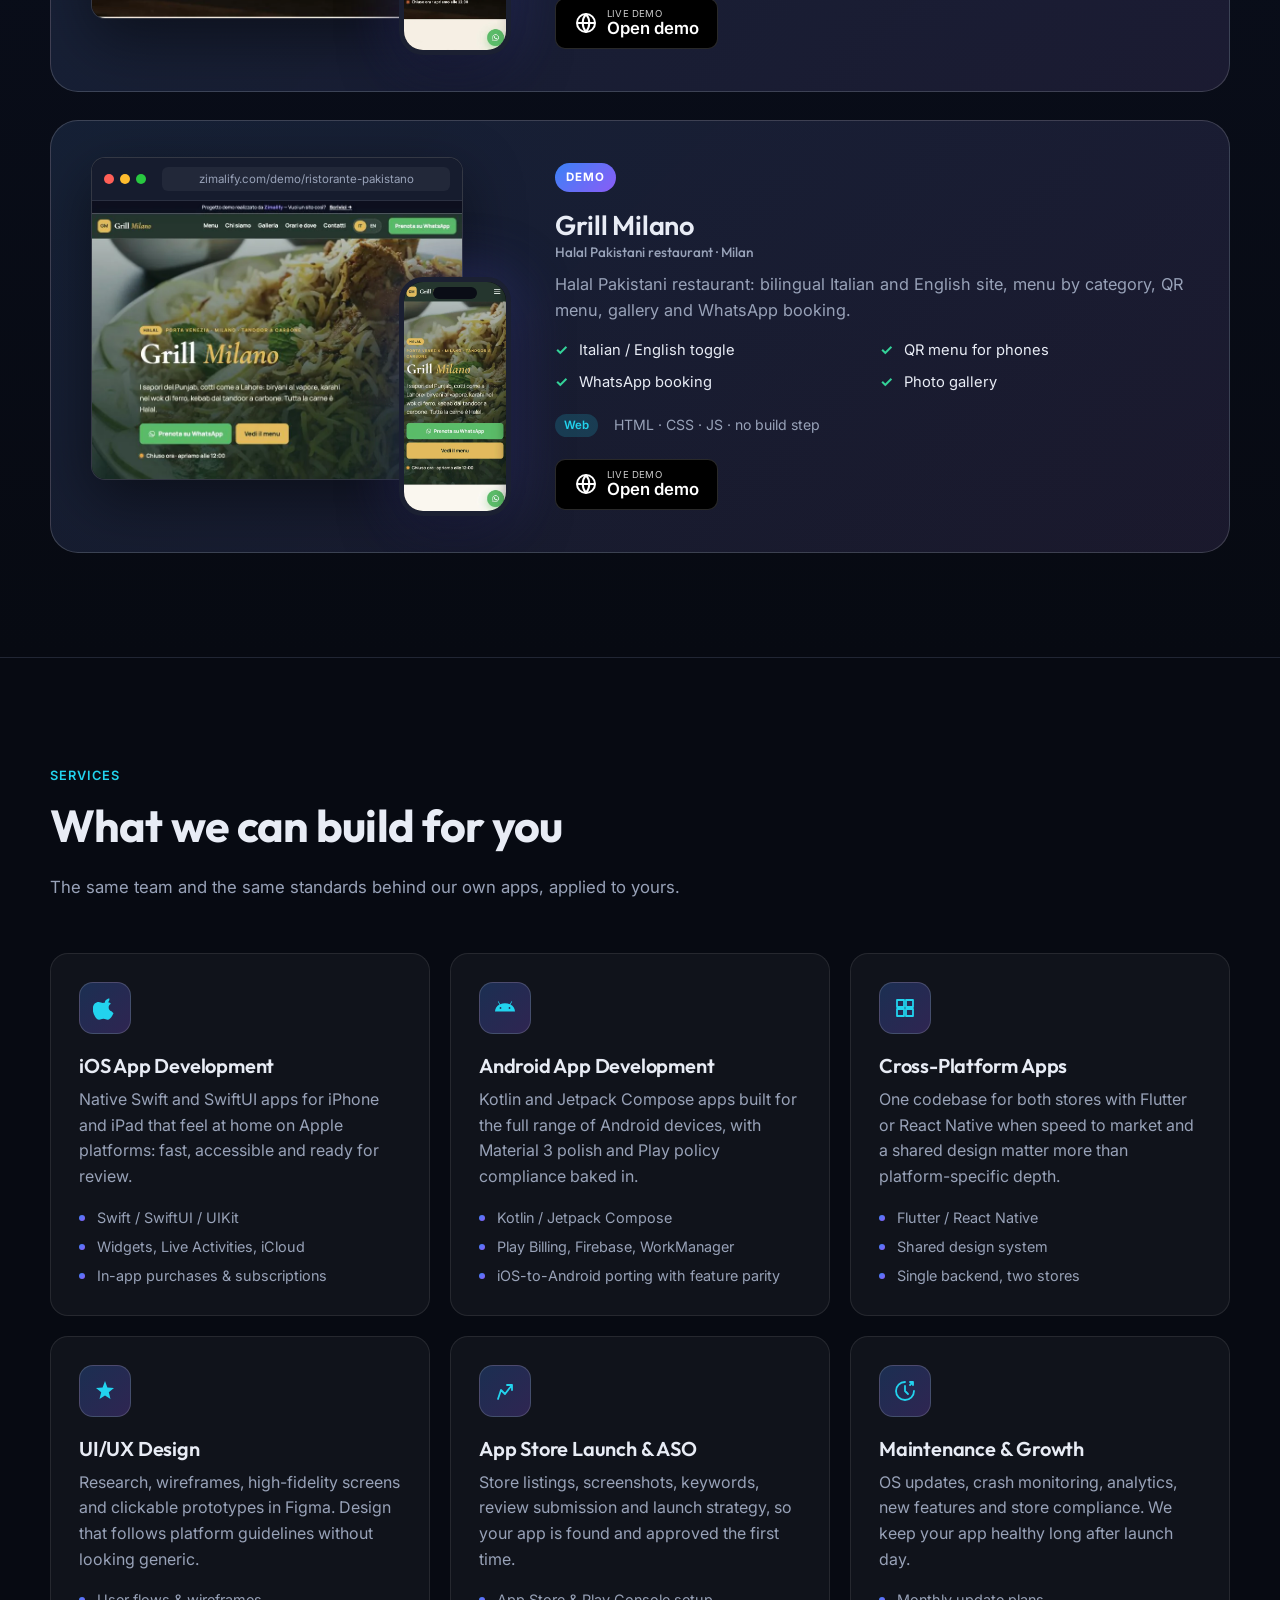
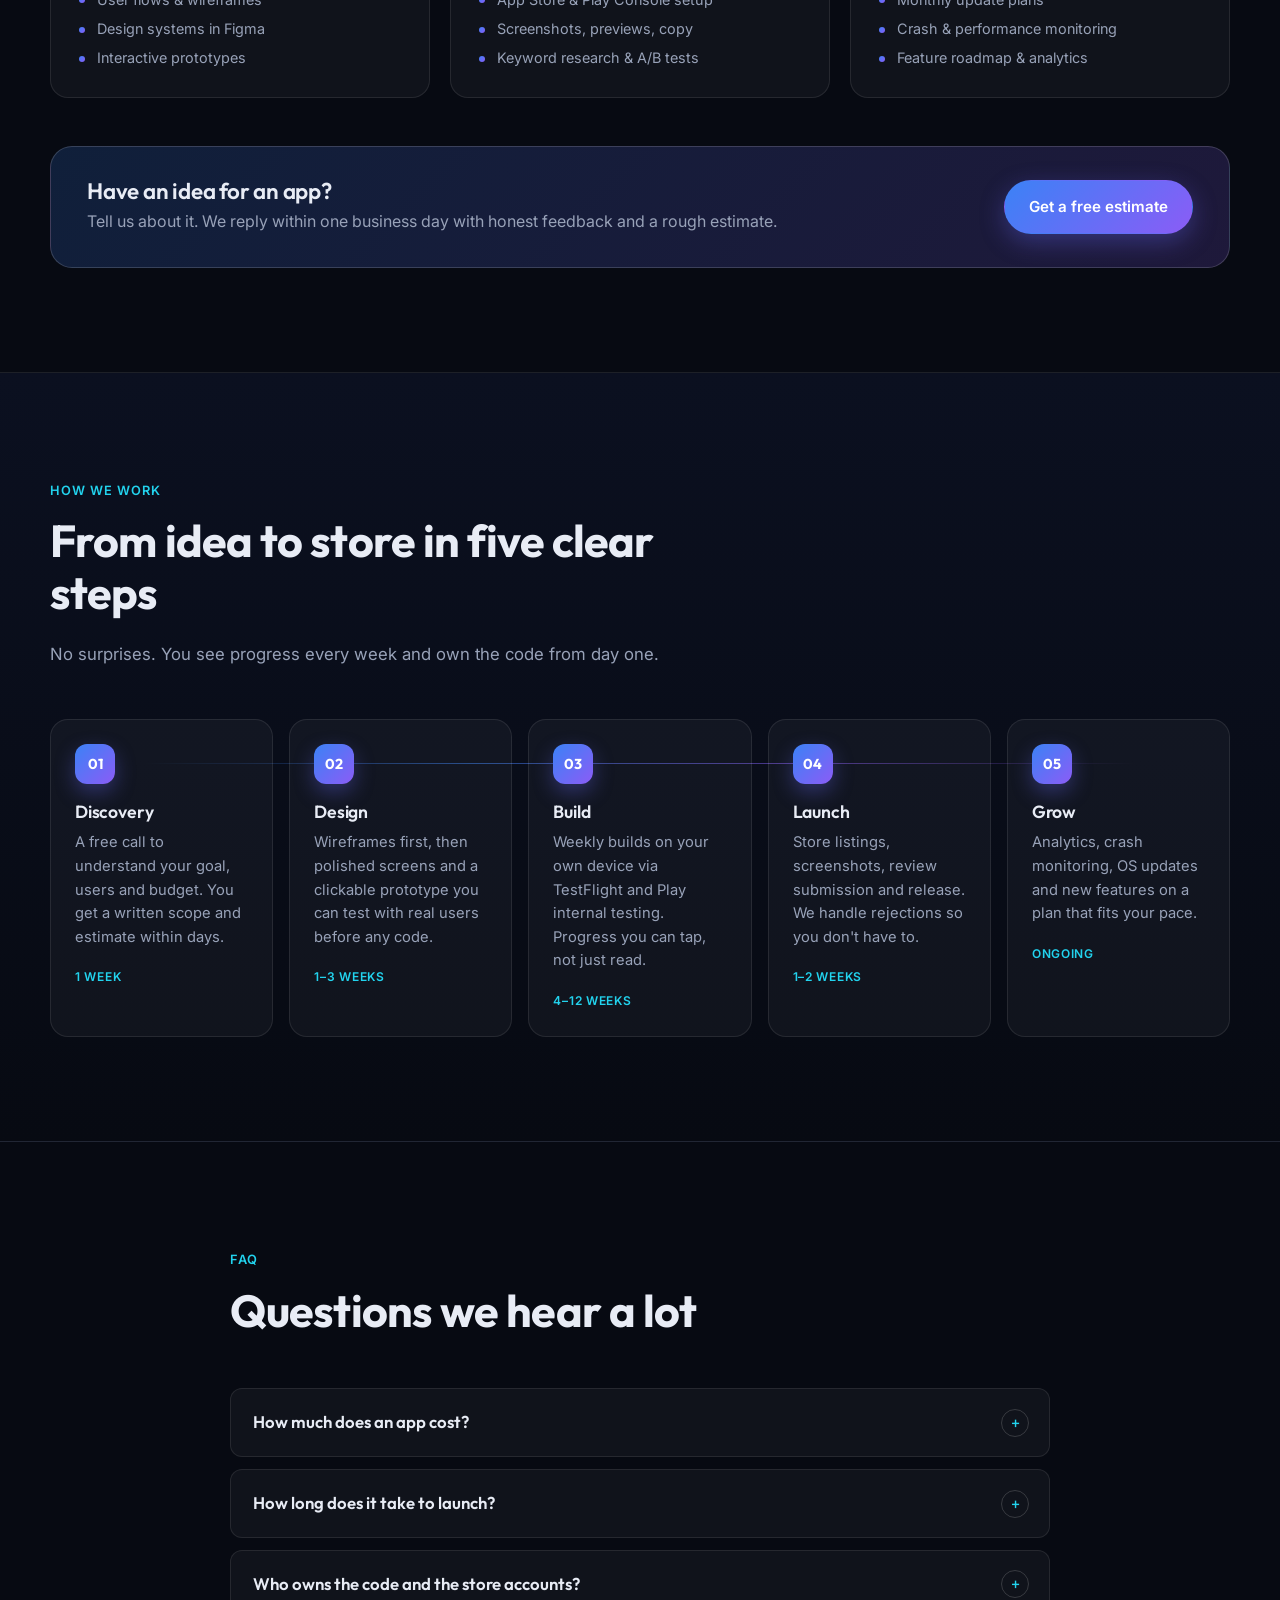
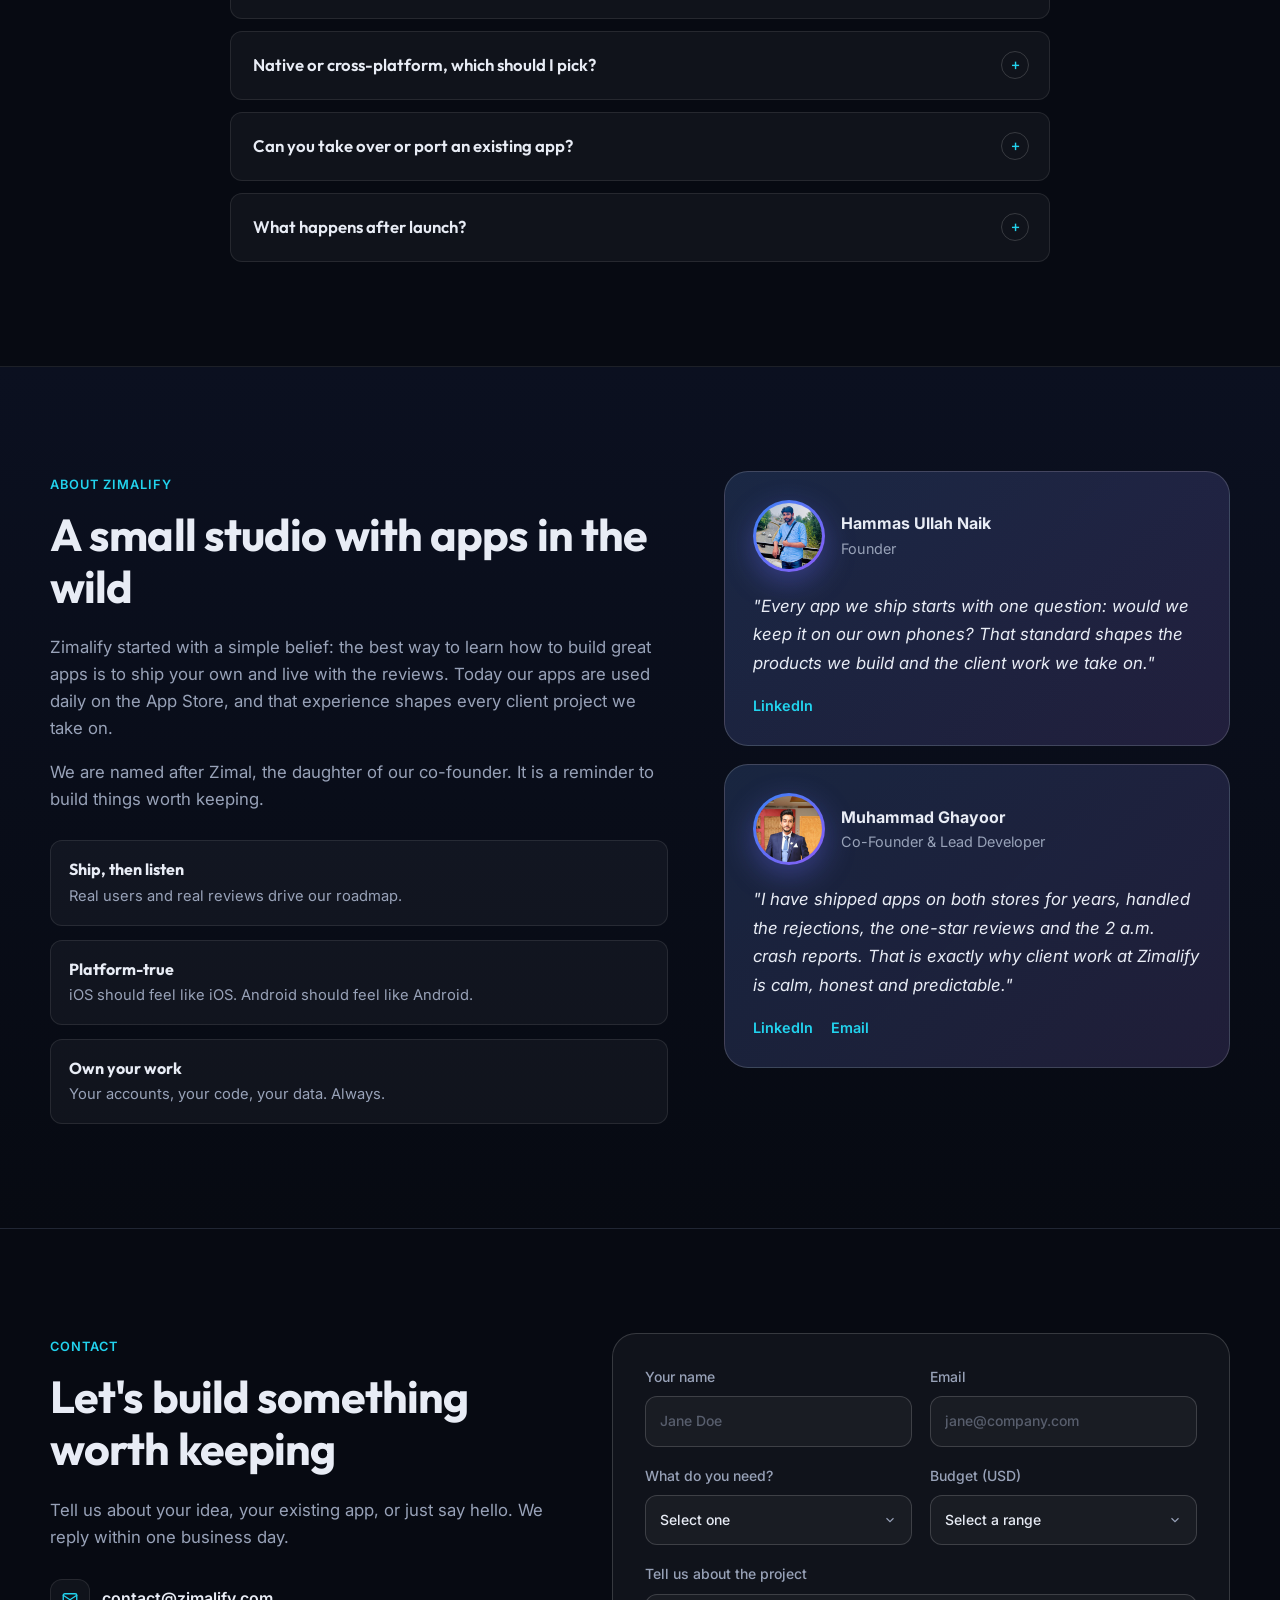
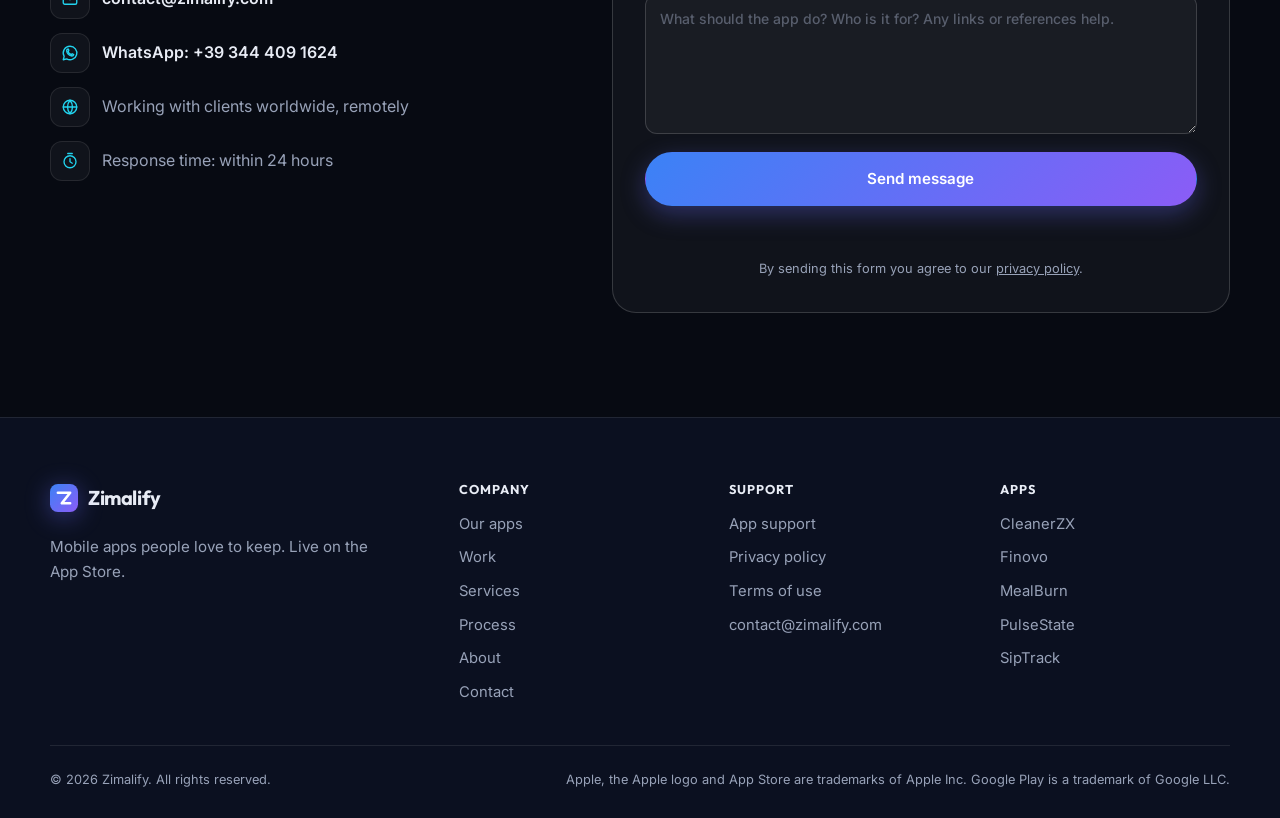
==== commit 48e20cd1: "demo website link added -changed the name of website" ====
--- a/index.html
+++ b/index.html
@@ -25,7 +25,7 @@
   <link rel="preconnect" href="https://fonts.googleapis.com">
   <link rel="preconnect" href="https://fonts.gstatic.com" crossorigin>
   <link href="https://fonts.googleapis.com/css2?family=Inter:wght@400;500;600&family=Outfit:wght@500;600;700&display=swap" rel="stylesheet">
-  <link rel="stylesheet" href="css/styles.css">
+  <link rel="stylesheet" href="css/styles.css?v=20261012">
 
   <script type="application/ld+json">
   {
@@ -161,29 +161,52 @@
       <div class="section__head reveal">
         <span class="eyebrow" data-i18n="work.eyebrow">Work / Demos</span>
         <h2 data-i18n="work.title">Websites we build for local businesses</h2>
-        <p data-i18n="work.sub">Two demo sites for fictional Milan restaurants: menu with QR code, photo gallery, opening hours, map and WhatsApp booking. Built fast, loading fast.</p>
-      </div>
-      <div class="work stagger reveal">
-        <article class="work__card spot">
-          <a class="work__shot" href="demo/pizzeria/" target="_blank" rel="noopener" aria-label="Pizzeria Da Lino demo">
-            <img src="assets/work/pizzeria.webp" alt="Screenshot of the Pizzeria Da Lino demo website" loading="lazy" width="800" height="600">
-            <span class="work__badge">Demo</span>
+        <p data-i18n="work.sub">Two demo sites for fictional Milan restaurants, built the way we build our apps: fast, clean and ready for WhatsApp bookings. Tap a demo to open it.</p>
+      </div>
+      <div class="showcase reveal">
+        <article class="show spot">
+          <a class="show__visual" href="demo/pizzeria/" target="_blank" rel="noopener" aria-label="Open the Pizzeria demo">
+            <div class="browser">
+              <div class="browser__bar"><i></i><i></i><i></i><span>zimalify.com/demo/pizzeria</span></div>
+              <img src="assets/work/pizzeria.webp" alt="Pizzeria demo, desktop view" loading="lazy" width="800" height="600">
+            </div>
+            <div class="phone phone--mini"><div class="phone__notch"></div><div class="phone__screen phone__screen--img"><img src="assets/work/pizzeria-mobile.webp" alt="" loading="lazy" width="375" height="812"></div></div>
           </a>
-          <div class="work__body">
-            <h3>Pizzeria Da Lino</h3>
+          <div class="show__copy">
+            <span class="show__label">Demo</span>
+            <h3>Pizzeria <small data-i18n="work.t1">Pizzeria tradizionale · Milano</small></h3>
             <p data-i18n="work.p1">Traditional Italian pizzeria: tabbed menu, QR menu page for phones, gallery, hours and WhatsApp booking.</p>
-            <a class="work__link" href="demo/pizzeria/" target="_blank" rel="noopener"><span data-i18n="work.open">Open demo</span> <svg width="16" height="16" viewBox="0 0 24 24" fill="none" stroke="currentColor" stroke-width="2"><path d="M7 17 17 7M8 7h9v9"/></svg></a>
-          </div>
-        </article>
-        <article class="work__card spot">
-          <a class="work__shot" href="demo/ristorante-pakistano/" target="_blank" rel="noopener" aria-label="Lahore Grill Milano demo">
-            <img src="assets/work/ristorante-pakistano.webp" alt="Screenshot of the Lahore Grill Milano demo website" loading="lazy" width="800" height="600">
-            <span class="work__badge">Demo</span>
+            <ul class="show__feats">
+              <li data-i18n="work.f.menu">Menu with categories</li>
+              <li data-i18n="work.f.qr">QR menu for phones</li>
+              <li data-i18n="work.f.wa">WhatsApp booking</li>
+              <li data-i18n="work.f.map">Hours &amp; map</li>
+            </ul>
+            <div class="show__meta"><span class="pill pill--web">Web</span><span class="meta" data-i18n="work.stack">HTML · CSS · JS · no build step</span></div>
+            <div class="badges"><a class="badge badge--lg" href="demo/pizzeria/" target="_blank" rel="noopener"><svg viewBox="0 0 24 24" width="22" height="22" aria-hidden="true"><circle cx="12" cy="12" r="9" fill="none" stroke="currentColor" stroke-width="2"/><path d="M3 12h18M12 3a14 14 0 0 1 0 18M12 3a14 14 0 0 0 0 18" fill="none" stroke="currentColor" stroke-width="2"/></svg><span><small data-i18n="work.openSmall">Live demo</small><span data-i18n="work.open">Open demo</span></span></a></div>
+          </div>
+        </article>
+
+        <article class="show spot">
+          <a class="show__visual" href="demo/ristorante-pakistano/" target="_blank" rel="noopener" aria-label="Open the Grill Milano demo">
+            <div class="browser">
+              <div class="browser__bar"><i></i><i></i><i></i><span>zimalify.com/demo/ristorante-pakistano</span></div>
+              <img src="assets/work/ristorante-pakistano.webp" alt="Grill Milano demo, desktop view" loading="lazy" width="800" height="600">
+            </div>
+            <div class="phone phone--mini"><div class="phone__notch"></div><div class="phone__screen phone__screen--img"><img src="assets/work/ristorante-pakistano-mobile.webp" alt="" loading="lazy" width="375" height="812"></div></div>
           </a>
-          <div class="work__body">
-            <h3>Lahore Grill Milano</h3>
+          <div class="show__copy">
+            <span class="show__label">Demo</span>
+            <h3>Grill Milano <small data-i18n="work.t2">Ristorante pakistano Halal · Milano</small></h3>
             <p data-i18n="work.p2">Halal Pakistani restaurant: bilingual Italian and English site, menu by category, QR menu, gallery and WhatsApp booking.</p>
-            <a class="work__link" href="demo/ristorante-pakistano/" target="_blank" rel="noopener"><span data-i18n="work.open">Open demo</span> <svg width="16" height="16" viewBox="0 0 24 24" fill="none" stroke="currentColor" stroke-width="2"><path d="M7 17 17 7M8 7h9v9"/></svg></a>
+            <ul class="show__feats">
+              <li data-i18n="work.f.lang">Italian / English toggle</li>
+              <li data-i18n="work.f.qr">QR menu for phones</li>
+              <li data-i18n="work.f.wa">WhatsApp booking</li>
+              <li data-i18n="work.f.gallery">Photo gallery</li>
+            </ul>
+            <div class="show__meta"><span class="pill pill--web">Web</span><span class="meta" data-i18n="work.stack">HTML · CSS · JS · no build step</span></div>
+            <div class="badges"><a class="badge badge--lg" href="demo/ristorante-pakistano/" target="_blank" rel="noopener"><svg viewBox="0 0 24 24" width="22" height="22" aria-hidden="true"><circle cx="12" cy="12" r="9" fill="none" stroke="currentColor" stroke-width="2"/><path d="M3 12h18M12 3a14 14 0 0 1 0 18M12 3a14 14 0 0 0 0 18" fill="none" stroke="currentColor" stroke-width="2"/></svg><span><small data-i18n="work.openSmall">Live demo</small><span data-i18n="work.open">Open demo</span></span></a></div>
           </div>
         </article>
       </div>
@@ -476,8 +499,8 @@
   </a>
   <button class="to-top" id="toTop" aria-label="Back to top" data-i18n-aria="totop">↑</button>
 
-  <script src="js/i18n.js"></script>
-  <script src="js/apps-data.js"></script>
-  <script src="js/main.js"></script>
+  <script src="js/i18n.js?v=20261012"></script>
+  <script src="js/apps-data.js?v=20261012"></script>
+  <script src="js/main.js?v=20261012"></script>
 </body>
 </html>
--- a/css/styles.css
+++ b/css/styles.css
@@ -243,20 +243,29 @@
 .badge--sm small { display: none; }
 .badge--sm span { font-size: 0.8rem; }
 
-/* ---------- Work / Demos ---------- */
-.work { display: grid; grid-template-columns: 1fr 1fr; gap: 24px; }
-.work__card { border-radius: var(--radius); background: var(--surface); border: 1px solid var(--border); overflow: hidden; display: flex; flex-direction: column; transition: transform 0.25s, border-color 0.25s; }
-.work__card:hover { transform: translateY(-4px); border-color: var(--border-strong); }
-.work__shot { position: relative; display: block; aspect-ratio: 4 / 3; overflow: hidden; background: var(--bg-2); }
-.work__shot img { width: 100%; height: 100%; object-fit: cover; object-position: top; transition: transform 0.6s cubic-bezier(0.2, 0.7, 0.2, 1); }
-.work__card:hover .work__shot img { transform: scale(1.03); }
-.work__badge { position: absolute; top: 14px; left: 14px; font-size: 0.72rem; font-weight: 700; letter-spacing: 0.08em; text-transform: uppercase; padding: 5px 11px; border-radius: 999px; background: var(--grad); color: #fff; }
-.work__body { padding: 22px 24px 24px; display: flex; flex-direction: column; gap: 8px; }
-.work__body h3 { margin: 0; font-size: 1.25rem; }
-.work__body p { color: var(--muted); margin: 0; flex: 1; }
-.work__link { display: inline-flex; align-items: center; gap: 6px; font-weight: 600; color: var(--accent-3); margin-top: 6px; }
-.work__link:hover { text-decoration: underline; }
-@media (max-width: 760px) { .work { grid-template-columns: 1fr; } }
+/* ---------- Work / Demos (showcase, mirrors the featured app block) ---------- */
+.showcase { display: grid; gap: 28px; }
+.show { display: grid; grid-template-columns: minmax(0, 420px) 1fr; gap: 44px; align-items: center; padding: 36px 40px; border-radius: 28px;
+  background: linear-gradient(135deg, rgba(59,130,246,0.10), rgba(139,92,246,0.08)), var(--surface); border: 1px solid var(--border-strong); position: relative; overflow: hidden; }
+.show__label { display: inline-block; font-size: 0.72rem; font-weight: 700; letter-spacing: 0.08em; text-transform: uppercase; padding: 5px 11px; border-radius: 999px; background: var(--grad); color: #fff; margin-bottom: 18px; }
+.show__copy h3 { font-size: 1.7rem; margin-bottom: 10px; } .show__copy h3 small { display: block; font-size: 0.85rem; font-weight: 500; color: var(--muted); letter-spacing: 0; margin-top: 4px; }
+.show__copy > p { color: var(--muted); font-size: 1.02rem; }
+.show__feats { display: grid; grid-template-columns: 1fr 1fr; gap: 8px 16px; margin: 16px 0 20px; }
+.show__feats li { padding-left: 24px; position: relative; font-size: 0.92rem; } .show__feats li::before { content: '✓'; position: absolute; left: 0; color: var(--ok); font-weight: 700; }
+.show__meta { display: flex; flex-wrap: wrap; align-items: center; gap: 12px; margin-bottom: 22px; color: var(--muted); font-size: 0.88rem; }
+.pill--web { background: rgba(34,211,238,0.18); color: var(--accent-3); }
+.show__visual { position: relative; display: block; padding: 0 48px 36px 0; }
+.browser { border-radius: 14px; overflow: hidden; border: 1px solid var(--border-strong); background: #0d1220; box-shadow: var(--shadow); transition: transform 0.5s cubic-bezier(0.2, 0.7, 0.2, 1); }
+.show:hover .browser { transform: translateY(-4px) scale(1.01); }
+.browser__bar { display: flex; align-items: center; gap: 6px; padding: 9px 12px; background: #161c2e; border-bottom: 1px solid var(--border); }
+.browser__bar i { width: 10px; height: 10px; border-radius: 50%; background: rgba(255,255,255,0.14); } .browser__bar i:nth-child(1) { background: #ff5f57; } .browser__bar i:nth-child(2) { background: #febc2e; } .browser__bar i:nth-child(3) { background: #28c840; }
+.browser__bar span { margin-left: 10px; flex: 1; font-size: 0.72rem; color: var(--muted); background: rgba(255,255,255,0.05); border-radius: 6px; padding: 3px 10px; text-align: center; }
+.browser img { width: 100%; height: auto; display: block; }
+.show__visual .phone--mini { position: absolute; right: 0; bottom: 0; width: 132px; border-width: 5px; border-radius: 24px; animation: none; box-shadow: var(--shadow), 0 0 60px rgba(99,102,241,0.35); transition: transform 0.5s cubic-bezier(0.2, 0.7, 0.2, 1); }
+.phone--mini .phone__notch { width: 44px; height: 12px; top: 5px; } .phone--mini .phone__screen { border-radius: 19px; }
+.show:hover .phone--mini { transform: translateY(-8px) rotate(-2deg); }
+@media (max-width: 960px) { .show { grid-template-columns: 1fr; gap: 28px; padding: 28px; } .show__visual { order: 2; max-width: 420px; padding: 0 44px 32px 0; } }
+@media (max-width: 640px) { .show { padding: 22px; } .show__feats { grid-template-columns: 1fr; } .show__visual { padding: 0 32px 28px 0; } }
 
 /* ---------- Services ---------- */
 .services { display: grid; grid-template-columns: repeat(3, 1fr); gap: 20px; }
@@ -510,3 +519,7 @@
   .process::before { transform: none; }
   .btn--primary::after { display: none; }
 }
+
+/* Showcase phone mockup must keep its small size on every width (overrides the generic .phone widths above) */
+.show__visual .phone--mini { width: 112px; animation: none; }
+@media (max-width: 640px) { .show__visual .phone--mini { width: 100px; } }
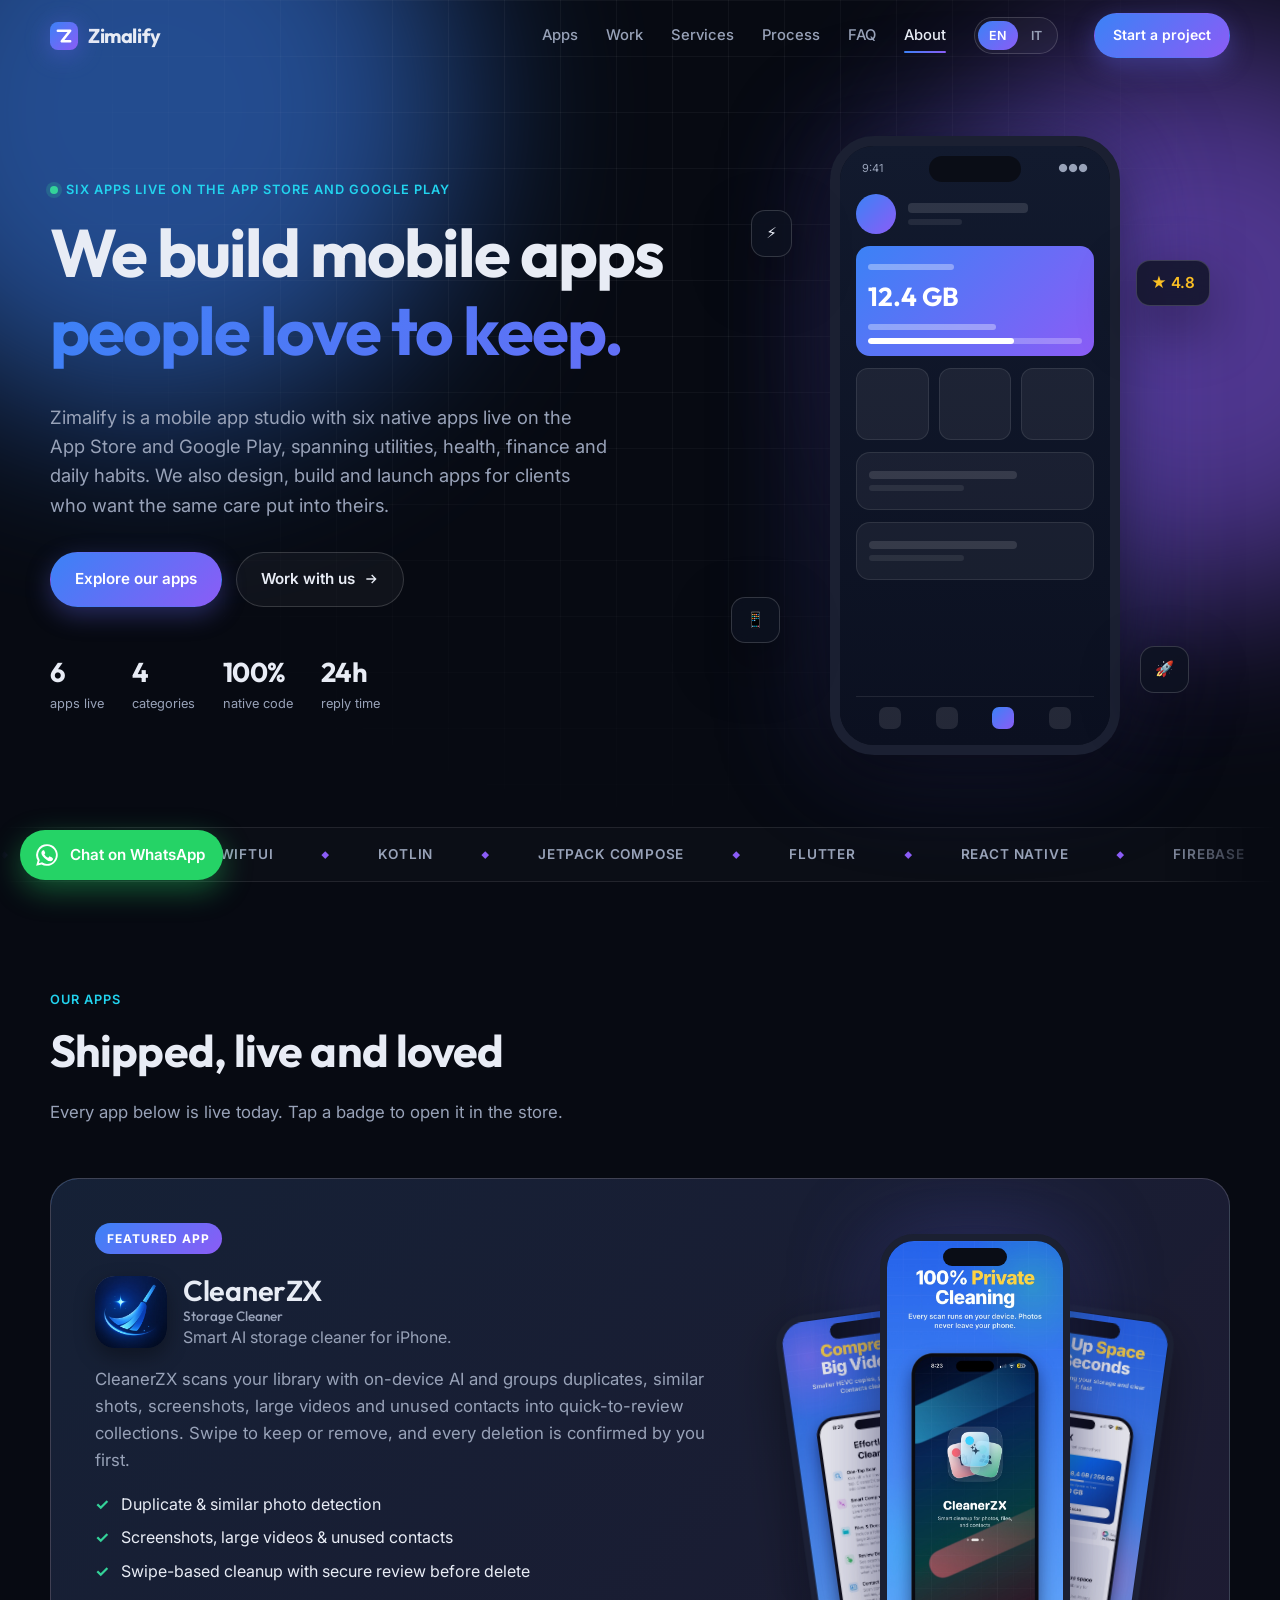
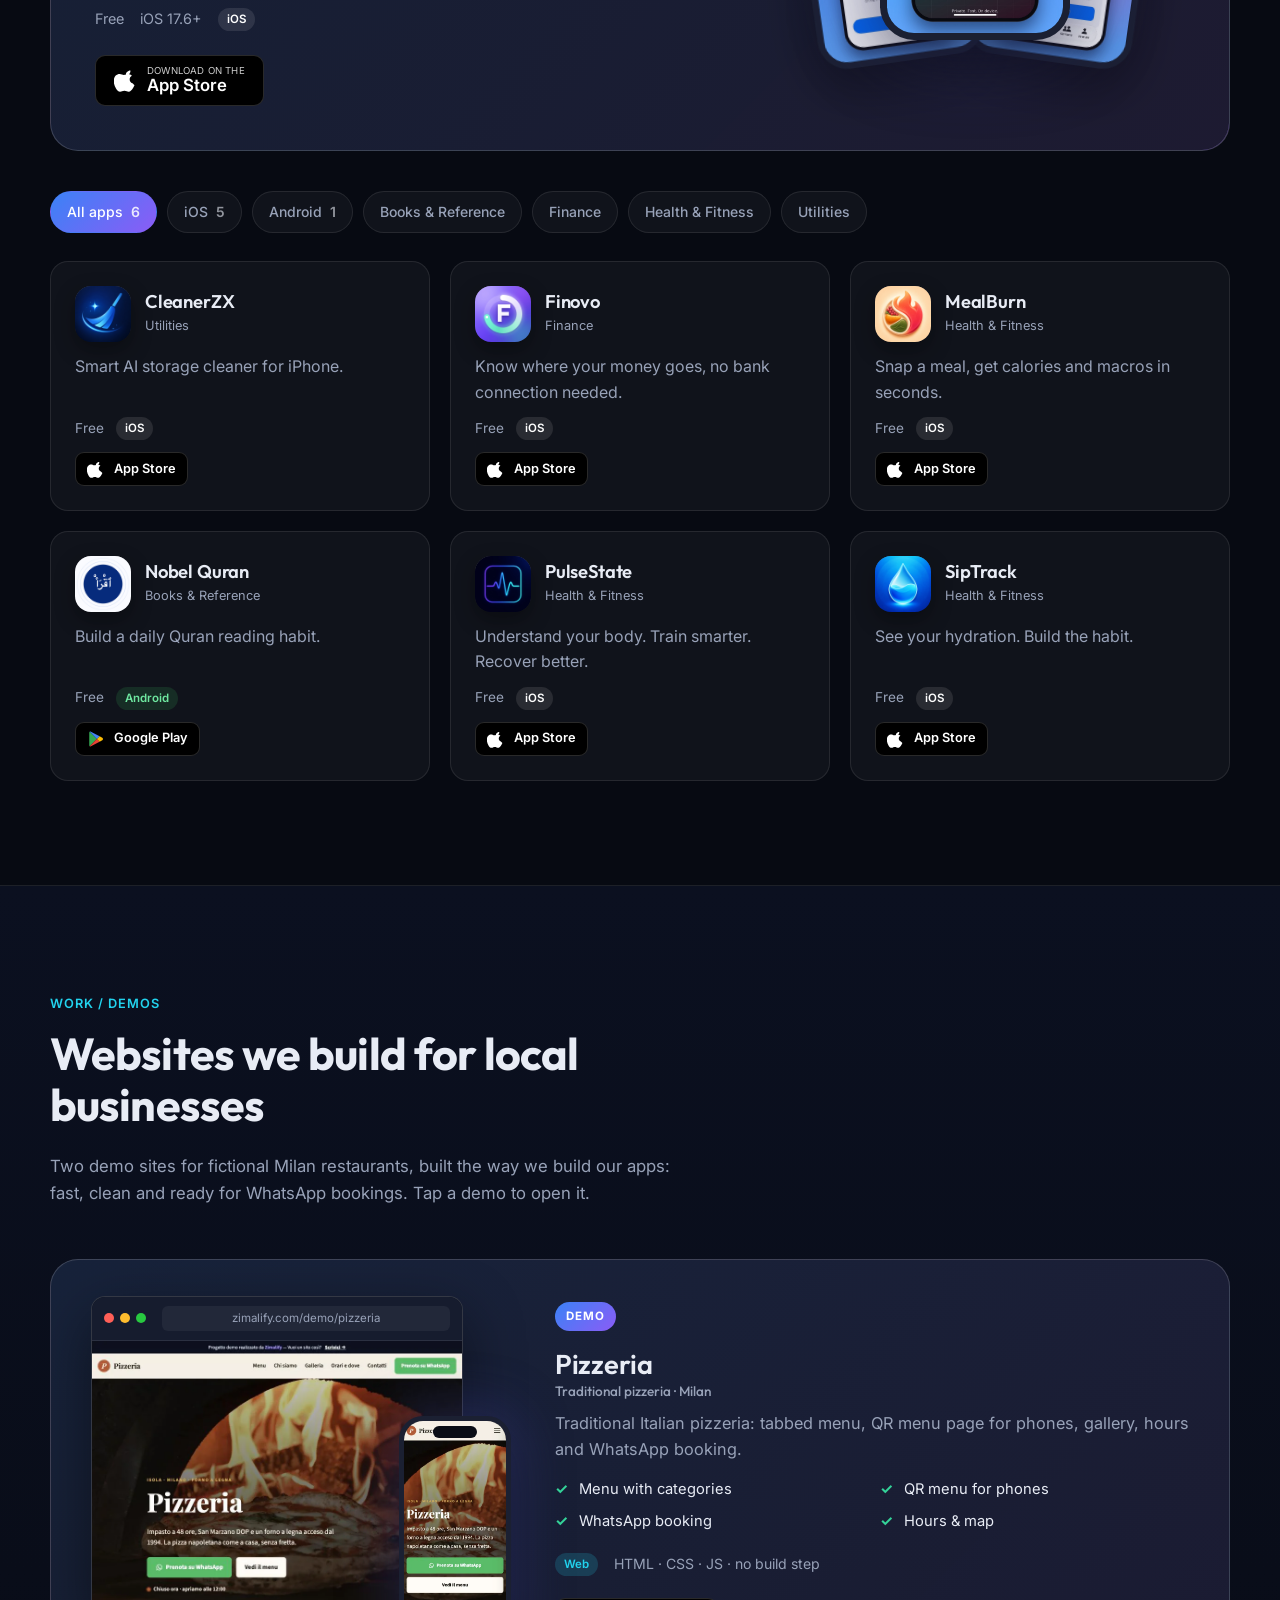
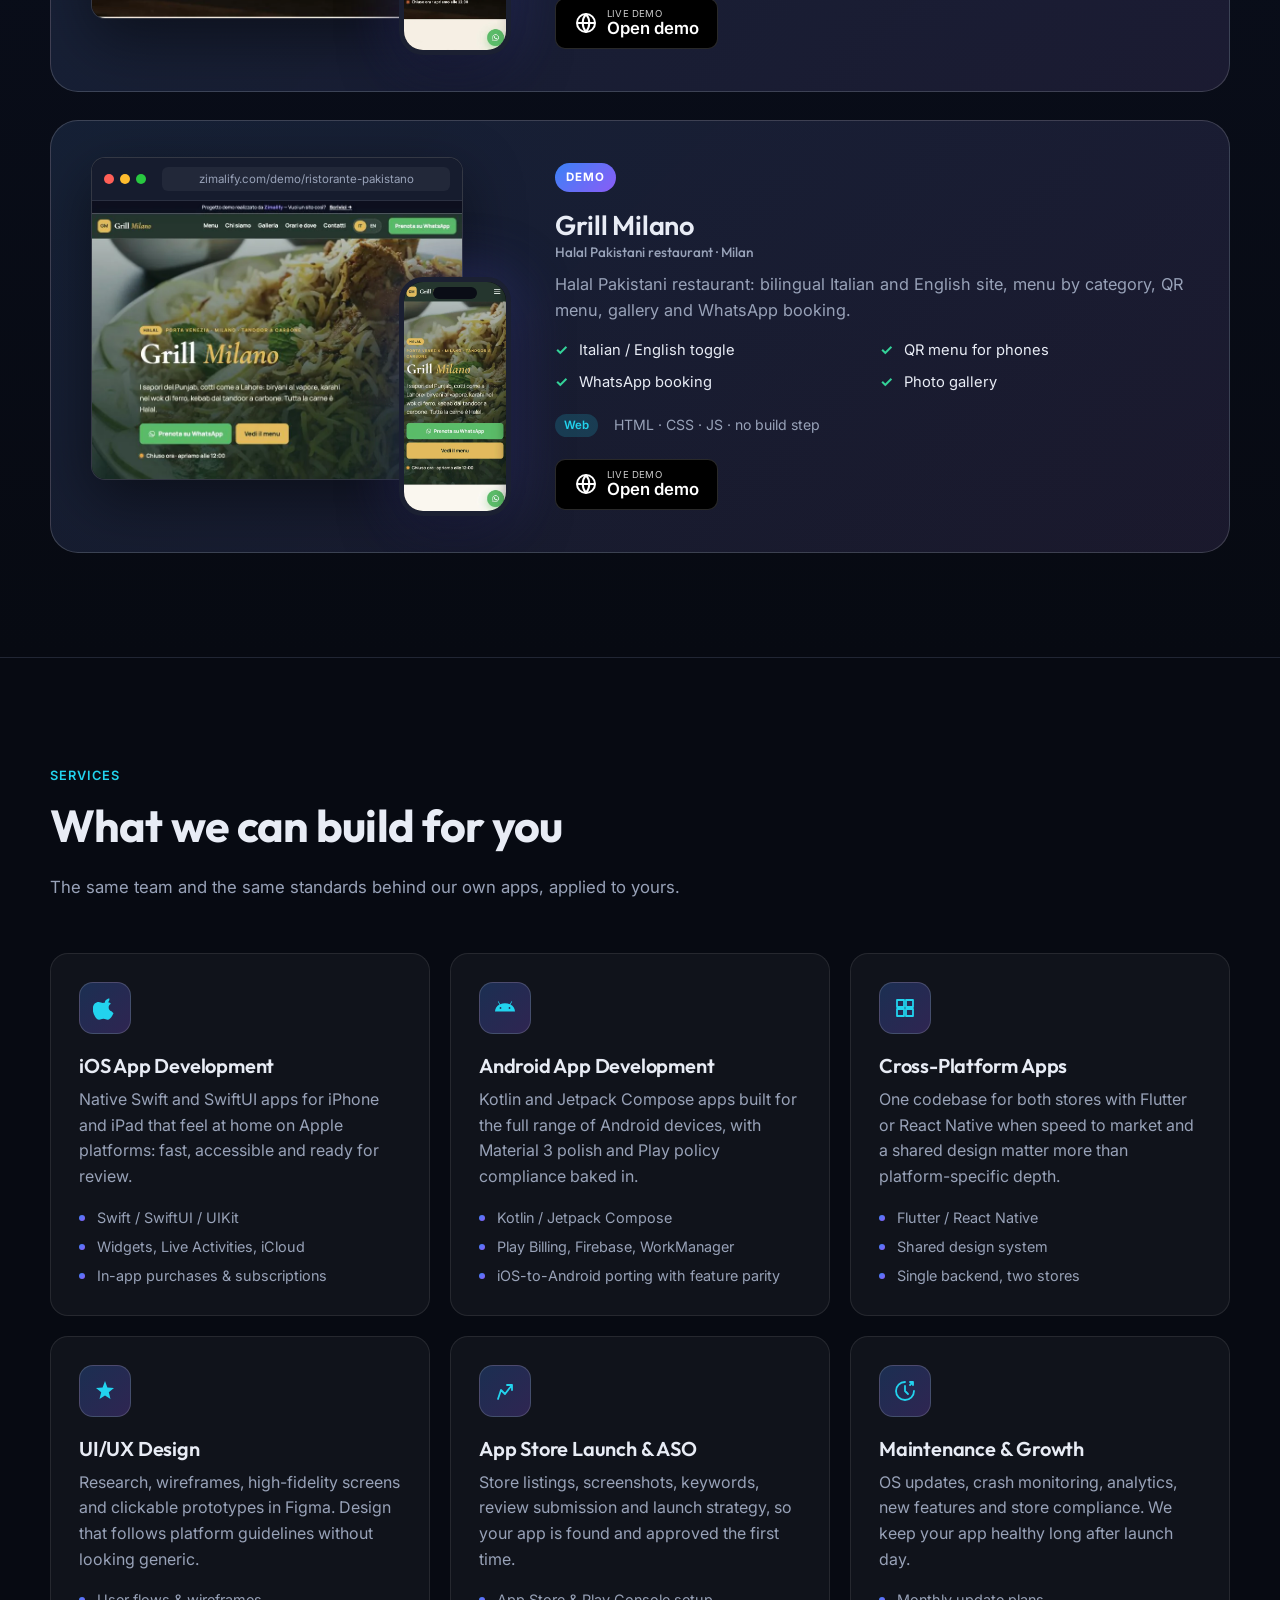
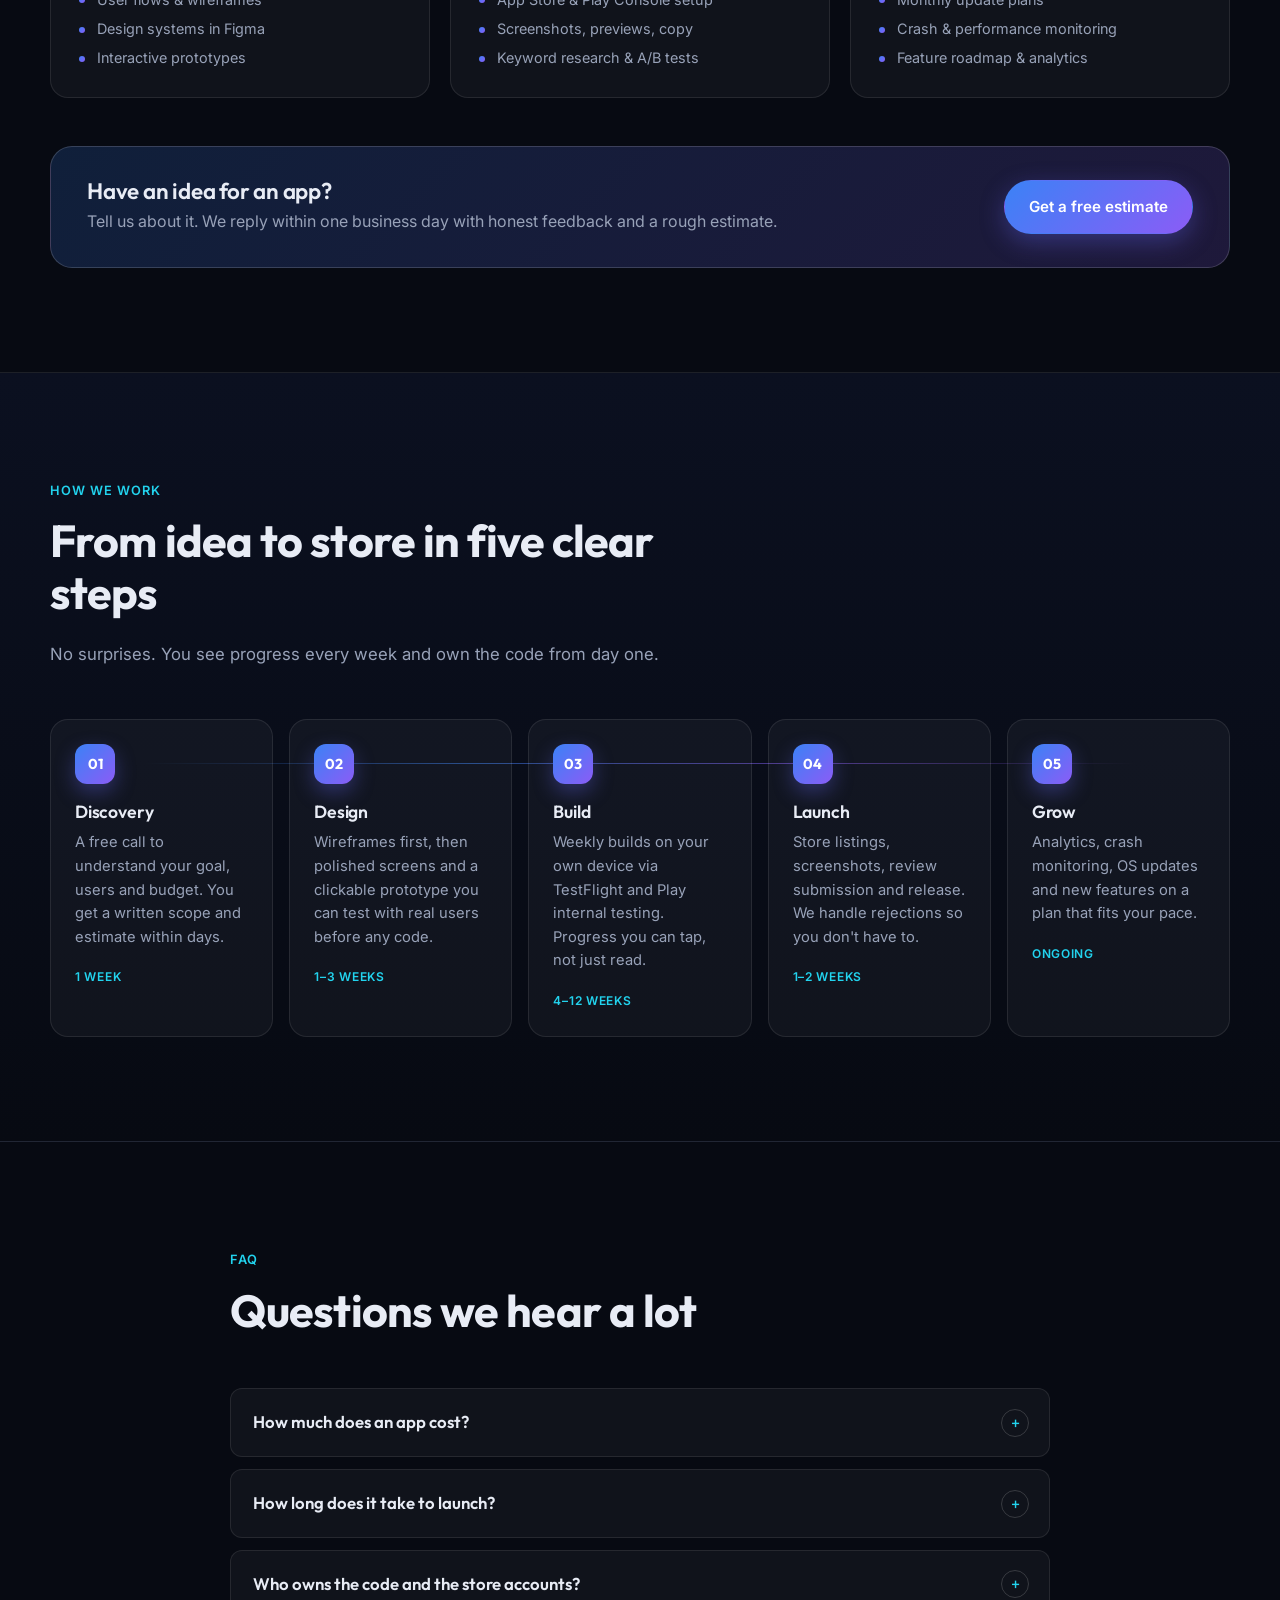
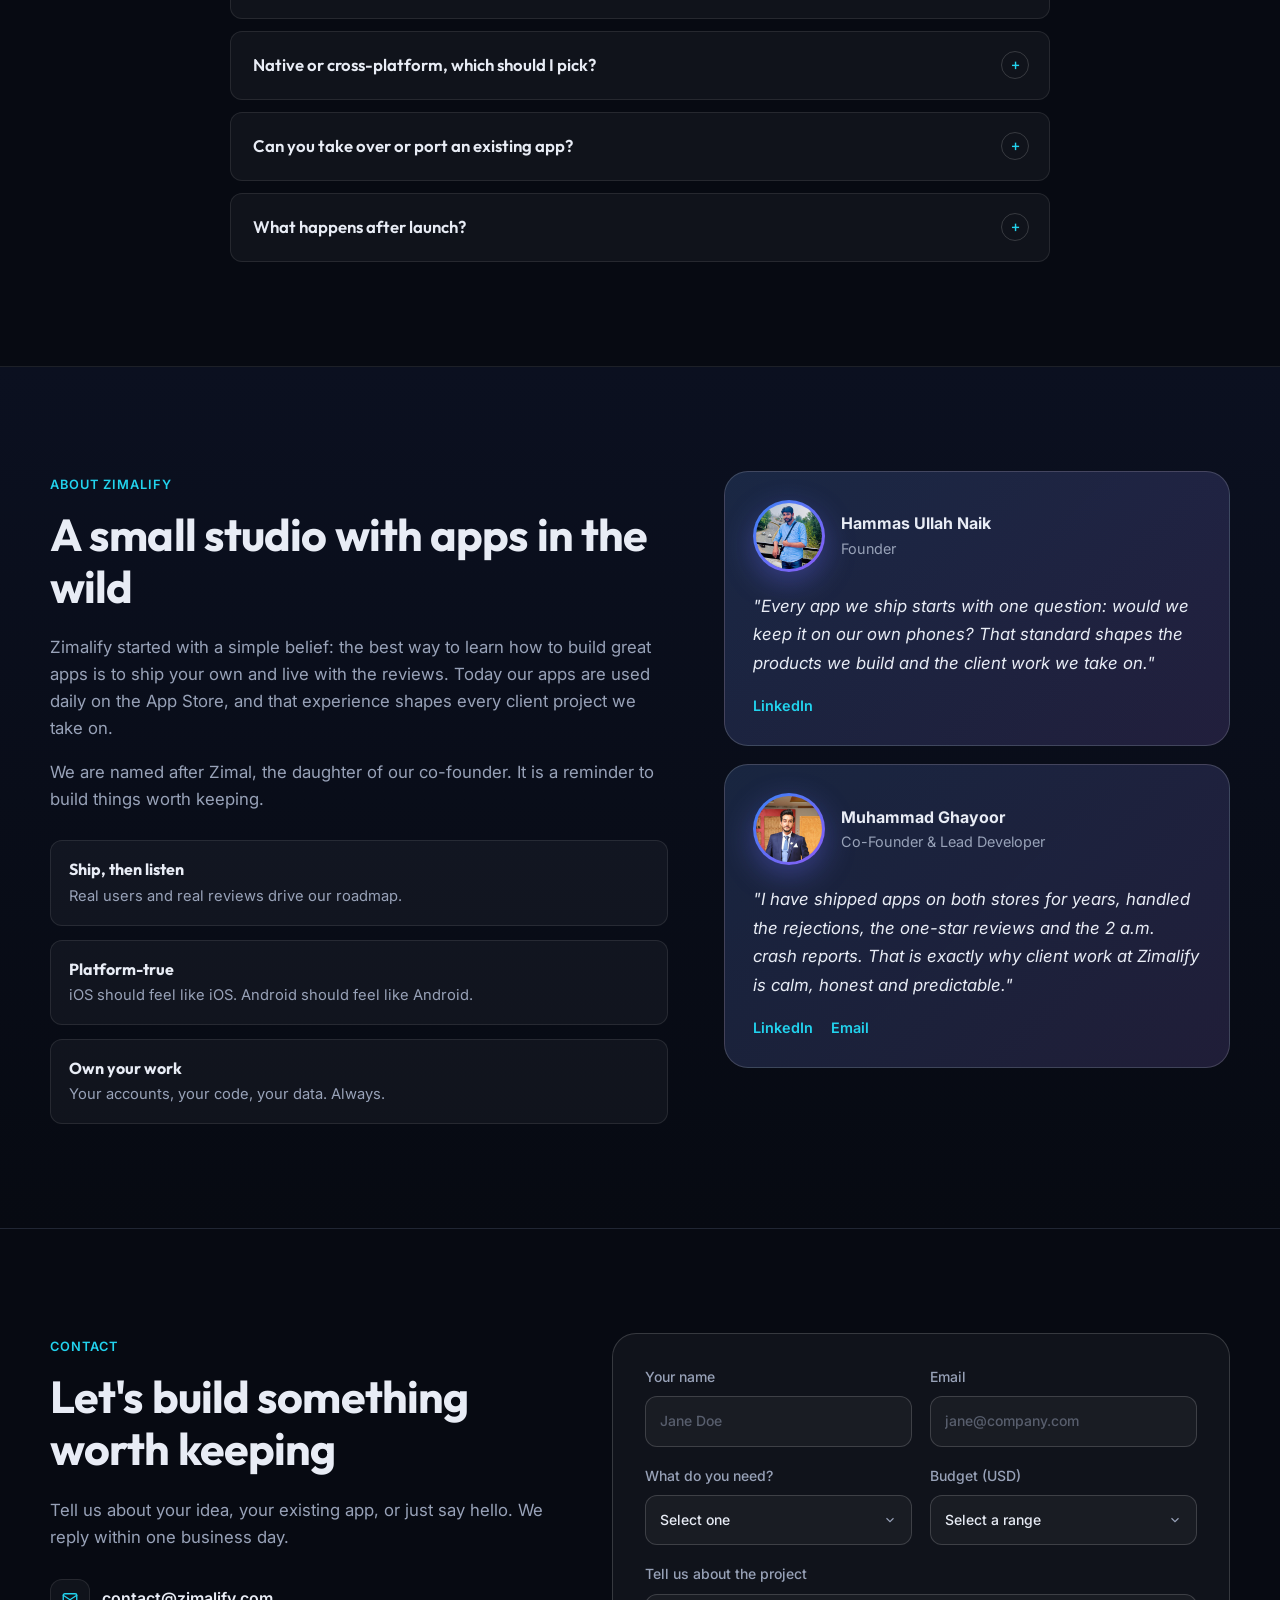
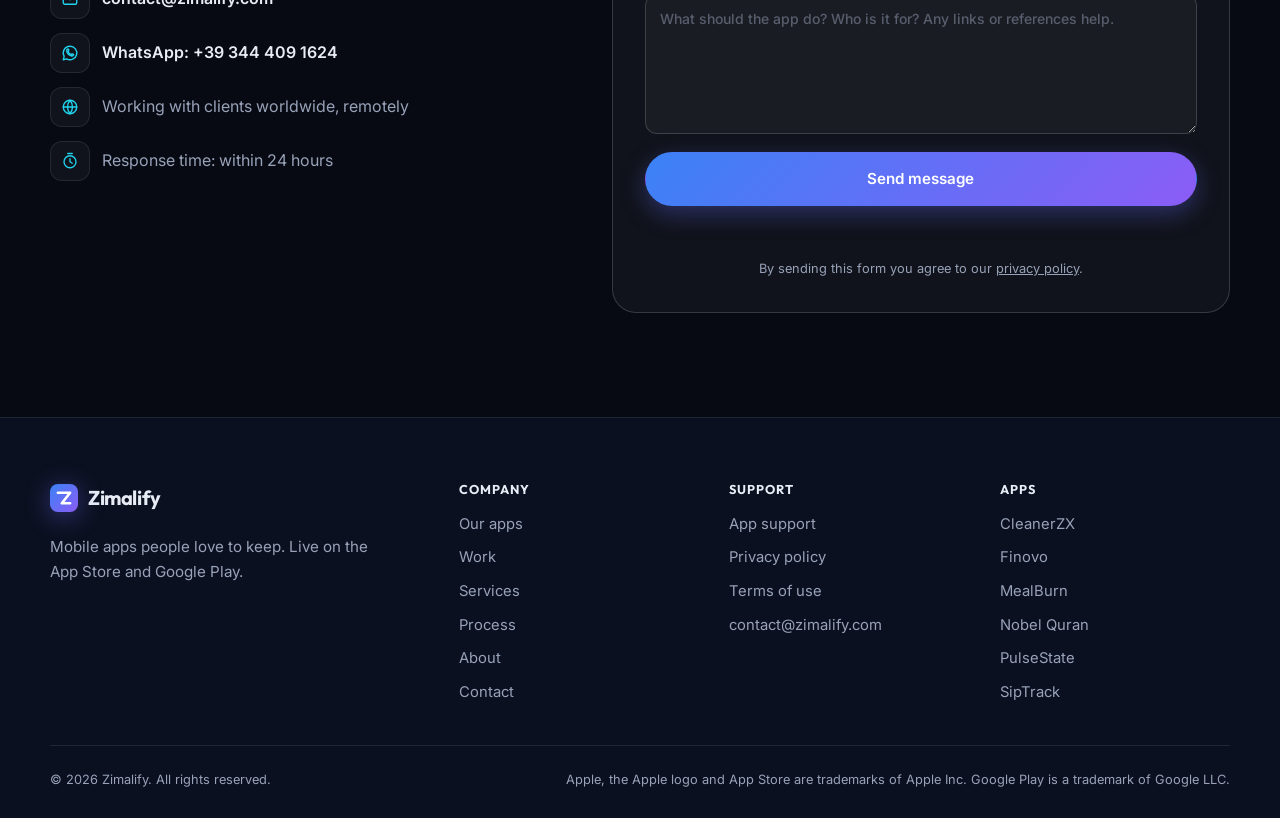
==== commit 4cbf6b7e: "Android app. + Ios Screenshots Android app added CleanerZx screenshots are updated" ====
--- a/index.html
+++ b/index.html
@@ -25,7 +25,7 @@
   <link rel="preconnect" href="https://fonts.googleapis.com">
   <link rel="preconnect" href="https://fonts.gstatic.com" crossorigin>
   <link href="https://fonts.googleapis.com/css2?family=Inter:wght@400;500;600&family=Outfit:wght@500;600;700&display=swap" rel="stylesheet">
-  <link rel="stylesheet" href="css/styles.css?v=20261012">
+  <link rel="stylesheet" href="css/styles.css?v=20261013">
 
   <script type="application/ld+json">
   {
@@ -81,7 +81,7 @@
 
     <div class="container hero__inner">
       <div class="hero__copy reveal">
-        <span class="eyebrow"><span class="dot"></span> <span data-i18n="hero.eyebrow">Five apps live on the App Store</span></span>
+        <span class="eyebrow"><span class="dot"></span> <span data-i18n="hero.eyebrow">Six apps live on the App Store and Google Play</span></span>
         <h1 class="hero__title" id="heroTitle" data-i18n="hero.title">We build mobile apps <span class="grad-text">people love to keep.</span></h1>
         <p class="lead" data-i18n="hero.lead">Zimalify is a mobile app studio with five native iOS apps live on the App Store, spanning utilities, health and finance. We also design, build and launch apps for clients who want the same care put into theirs.</p>
         <div class="hero__actions">
@@ -89,9 +89,9 @@
           <a href="#contact" class="btn btn--ghost"><span data-i18n="hero.cta2">Work with us</span> <svg width="16" height="16" viewBox="0 0 24 24" fill="none" stroke="currentColor" stroke-width="2"><path d="M5 12h14M13 6l6 6-6 6"/></svg></a>
         </div>
         <ul class="hero__stats" id="heroStats" aria-label="Key numbers">
-          <li><strong data-count="5">0</strong><span data-i18n="hero.stat1">apps live</span></li>
-          <li><strong data-count="3">0</strong><span data-i18n="hero.stat2">categories</span></li>
-          <li><strong data-count="100" data-suffix="%">0</strong><span data-i18n="hero.stat3">native Swift</span></li>
+          <li><strong data-count="6">0</strong><span data-i18n="hero.stat1">apps live</span></li>
+          <li><strong data-count="4">0</strong><span data-i18n="hero.stat2">categories</span></li>
+          <li><strong data-count="100" data-suffix="%">0</strong><span data-i18n="hero.stat3">native code</span></li>
           <li><strong data-count="24" data-suffix="h">0</strong><span data-i18n="hero.stat4">reply time</span></li>
         </ul>
       </div>
@@ -483,6 +483,7 @@
         <a href="https://apps.apple.com/us/app/cleanerzx-storage-cleaner/id6768248417" target="_blank" rel="noopener">CleanerZX</a>
         <a href="https://apps.apple.com/us/app/finovo-budget-expense-tracker/id6769012878" target="_blank" rel="noopener">Finovo</a>
         <a href="https://apps.apple.com/us/app/mealburn-calorie-counter/id6779972688" target="_blank" rel="noopener">MealBurn</a>
+        <a href="https://play.google.com/store/apps/details?id=com.zxapps.nobelquran" target="_blank" rel="noopener">Nobel Quran</a>
         <a href="https://apps.apple.com/us/app/pulsestate-recovery-hrv/id6803796804" target="_blank" rel="noopener">PulseState</a>
         <a href="https://apps.apple.com/us/app/siptrack-water-tracker/id6801585404" target="_blank" rel="noopener">SipTrack</a>
       </div>
@@ -499,8 +500,8 @@
   </a>
   <button class="to-top" id="toTop" aria-label="Back to top" data-i18n-aria="totop">↑</button>
 
-  <script src="js/i18n.js?v=20261012"></script>
-  <script src="js/apps-data.js?v=20261012"></script>
-  <script src="js/main.js?v=20261012"></script>
+  <script src="js/i18n.js?v=20261013"></script>
+  <script src="js/apps-data.js?v=20261013"></script>
+  <script src="js/main.js?v=20261013"></script>
 </body>
 </html>
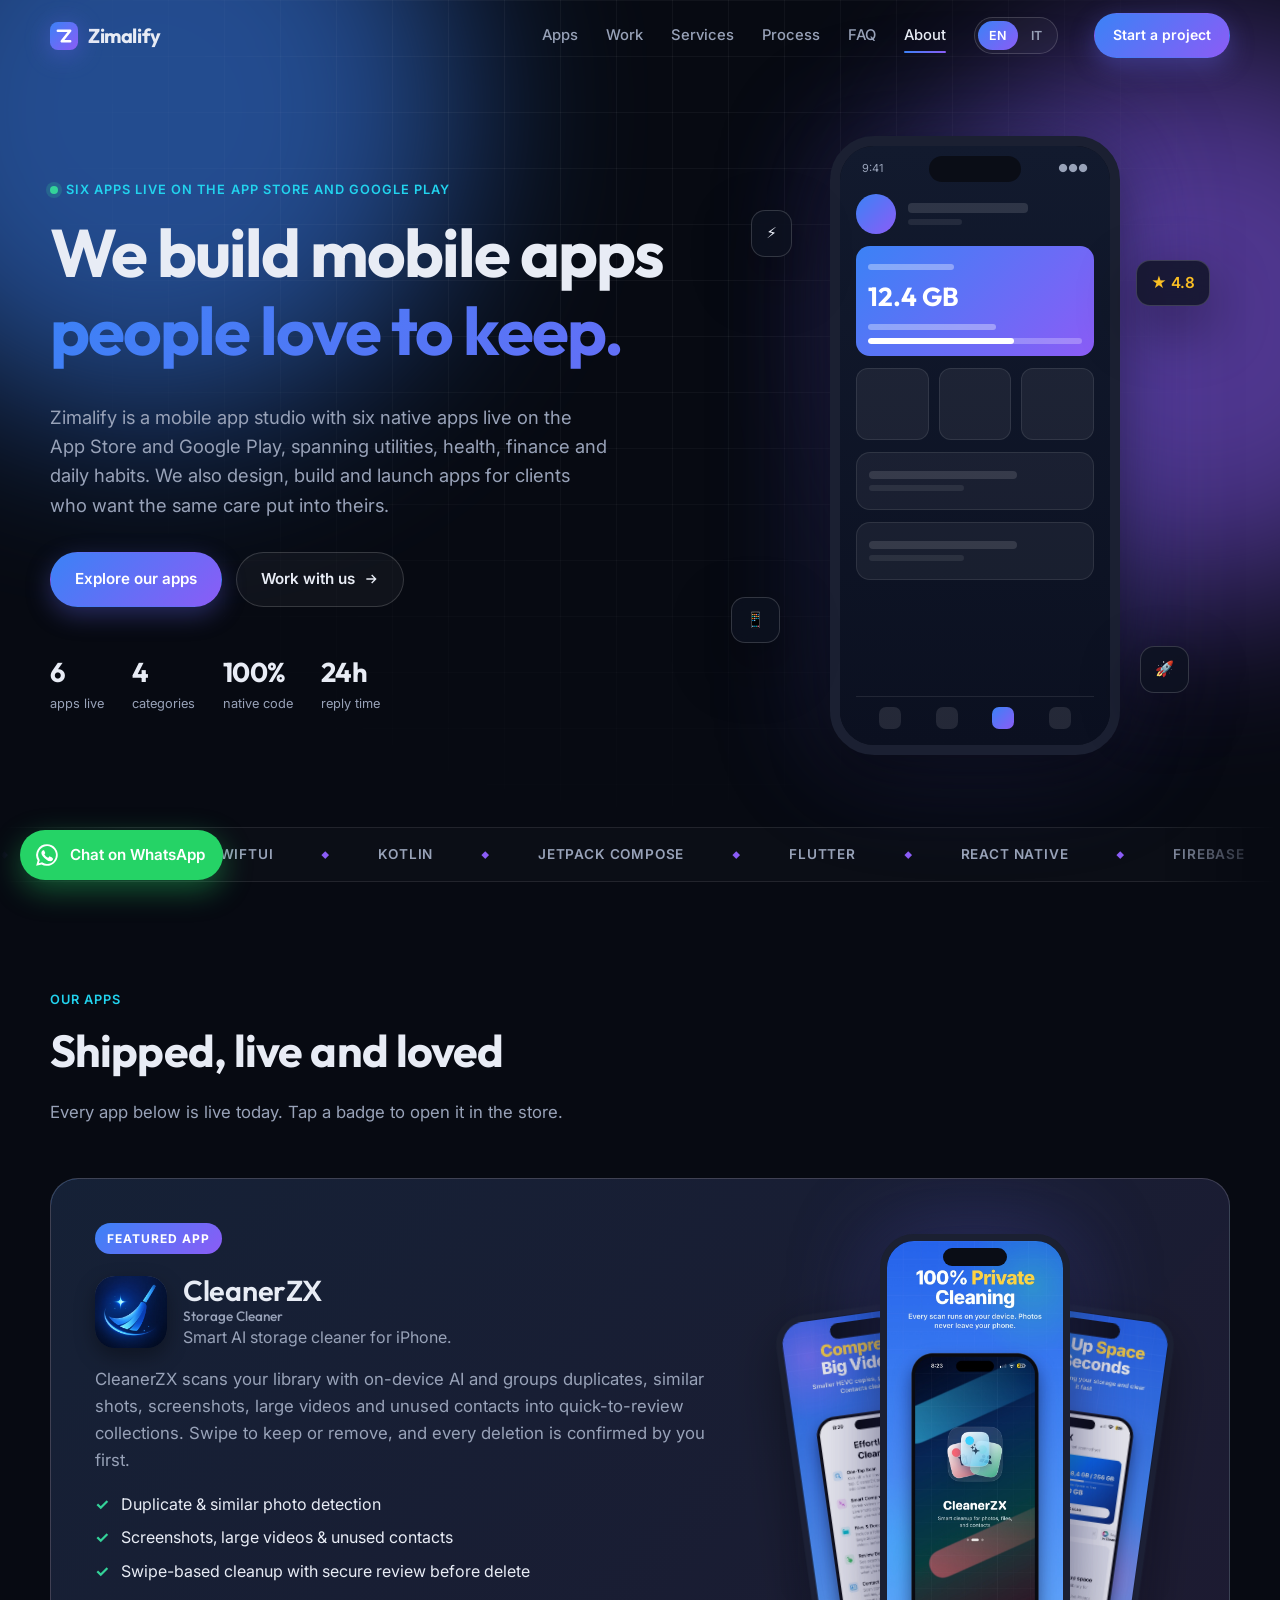
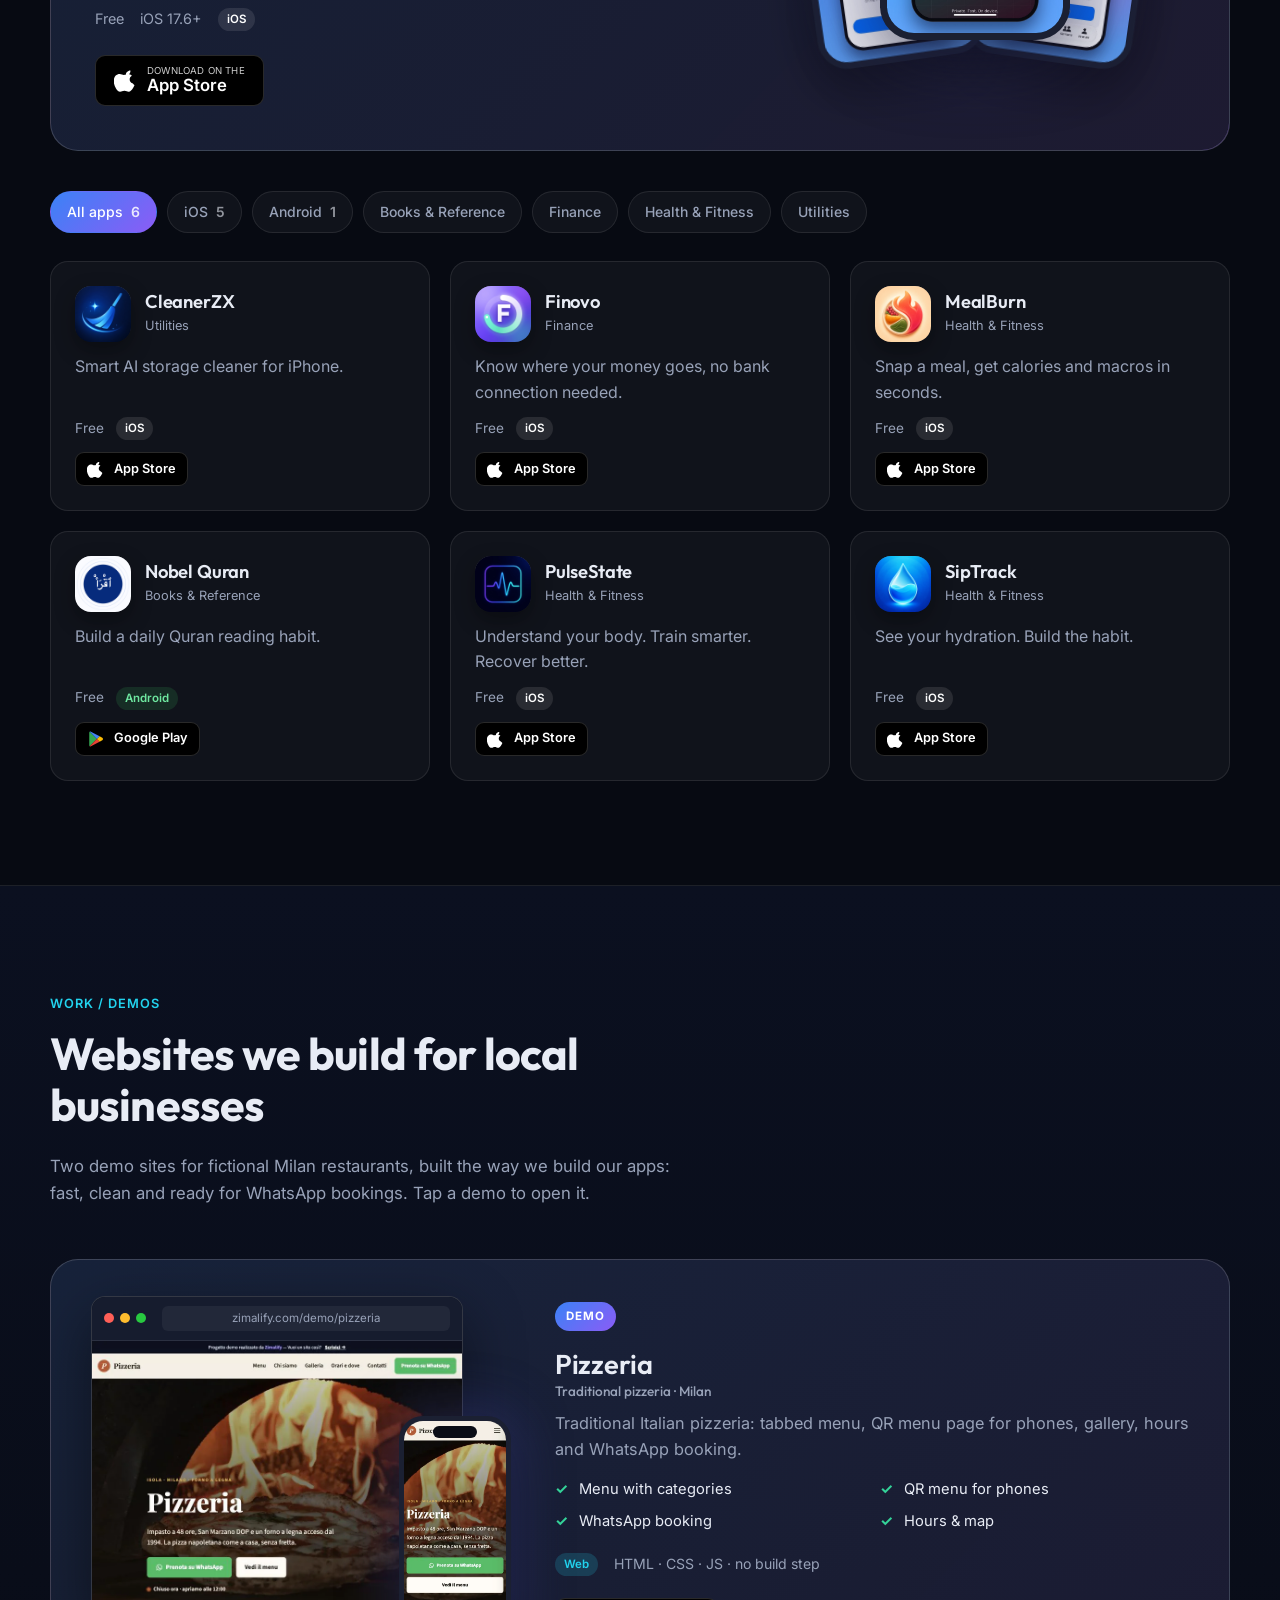
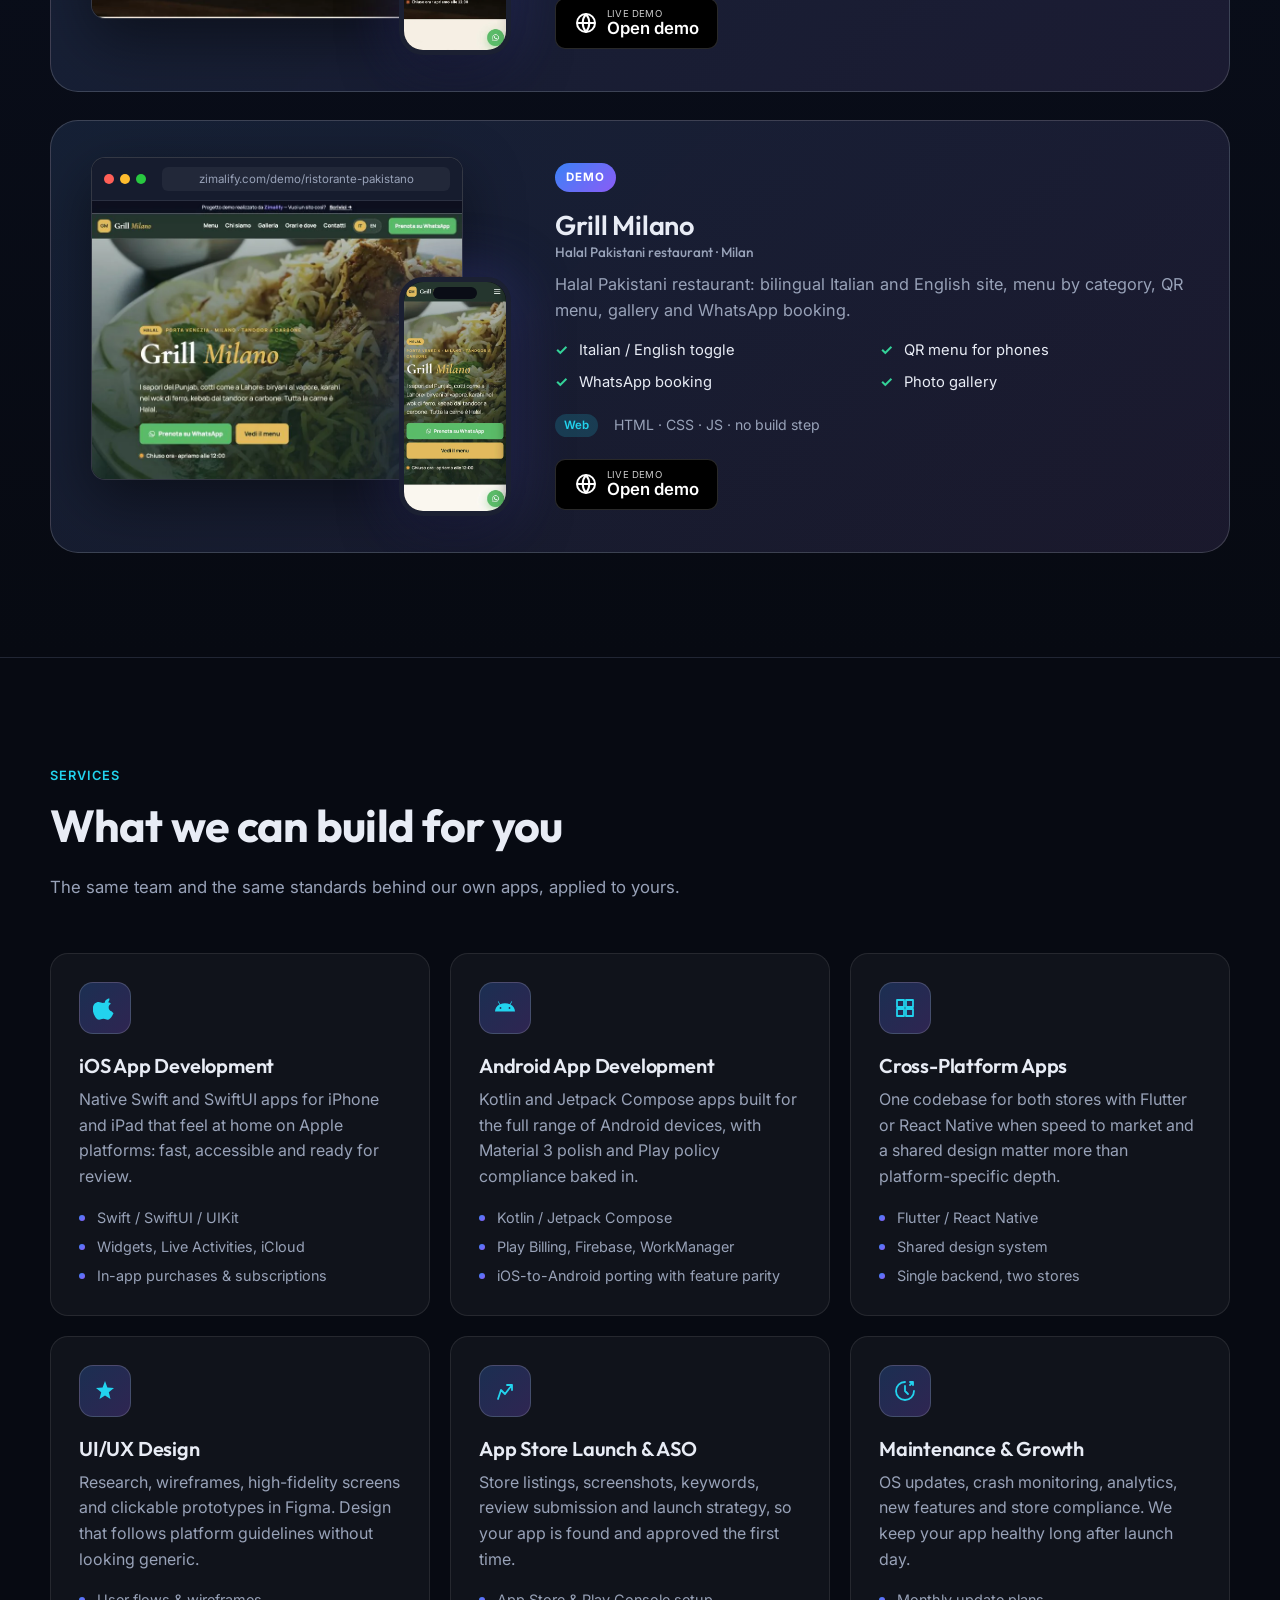
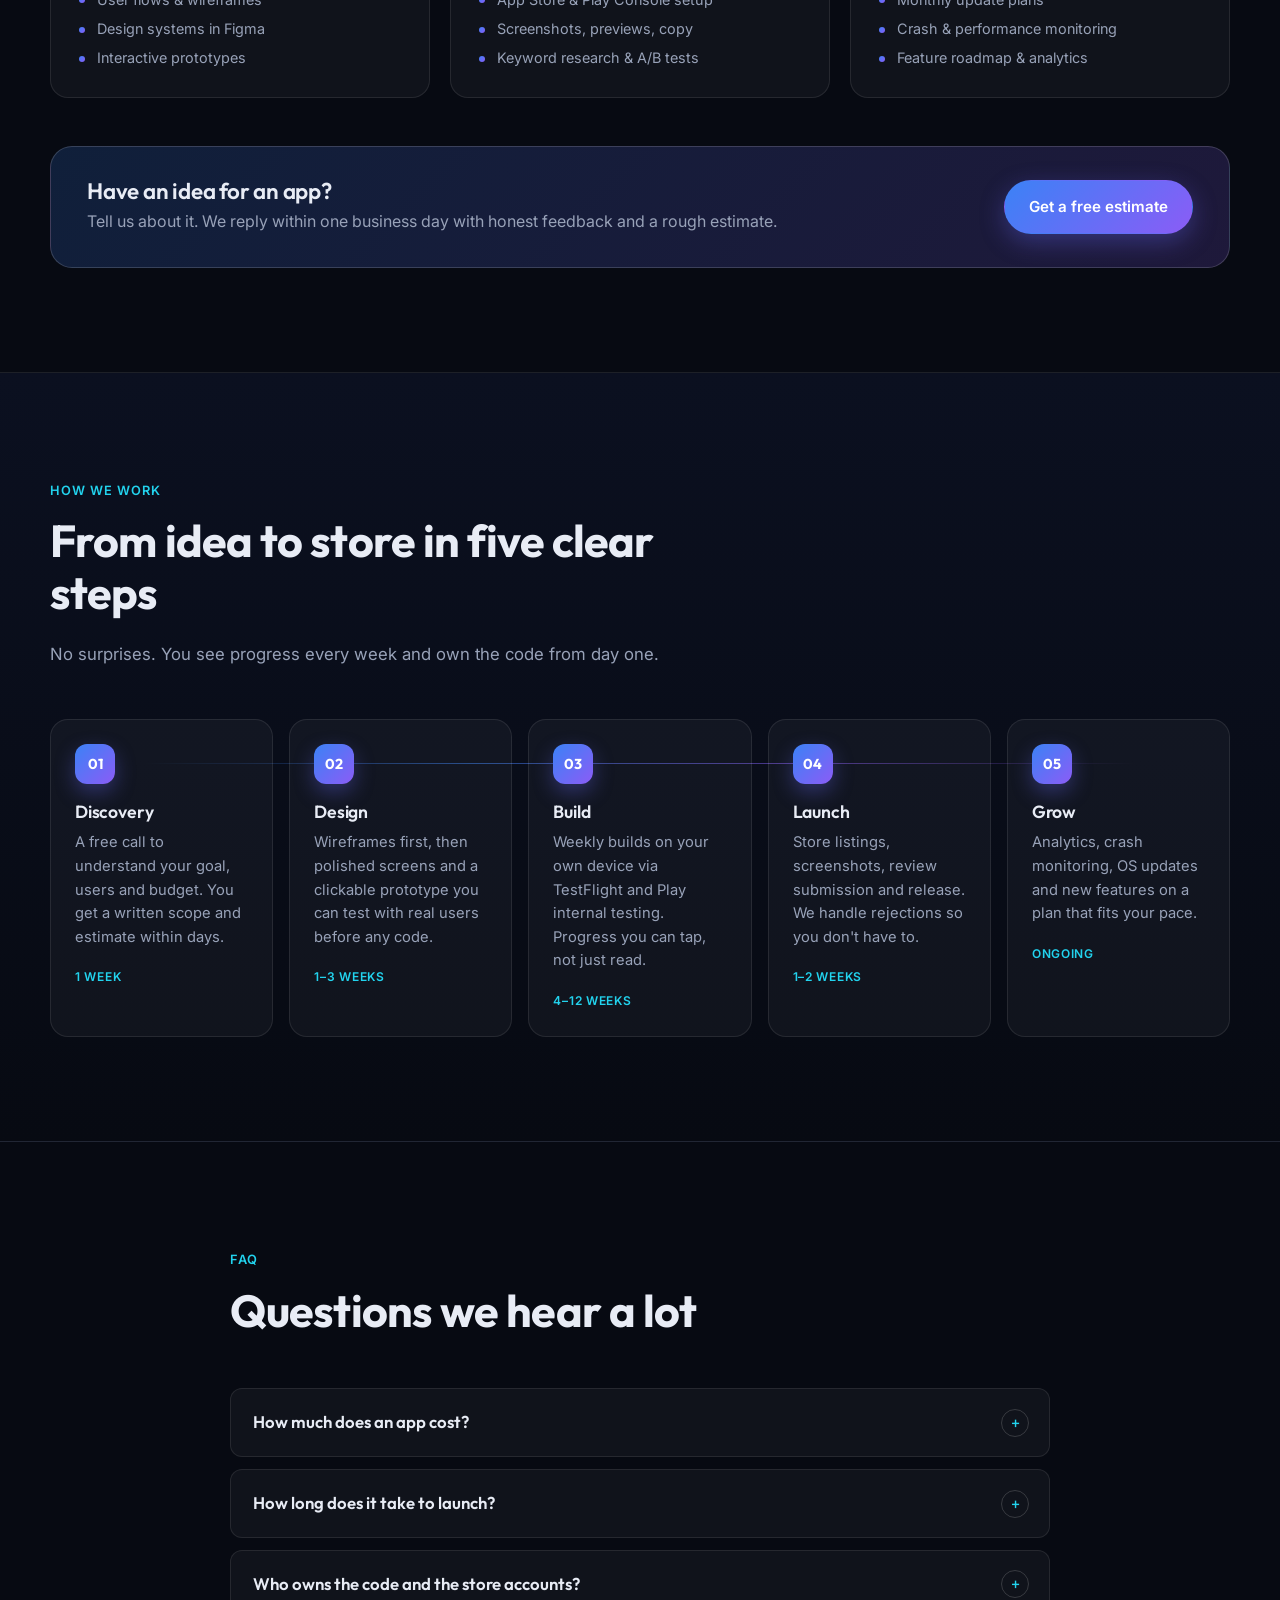
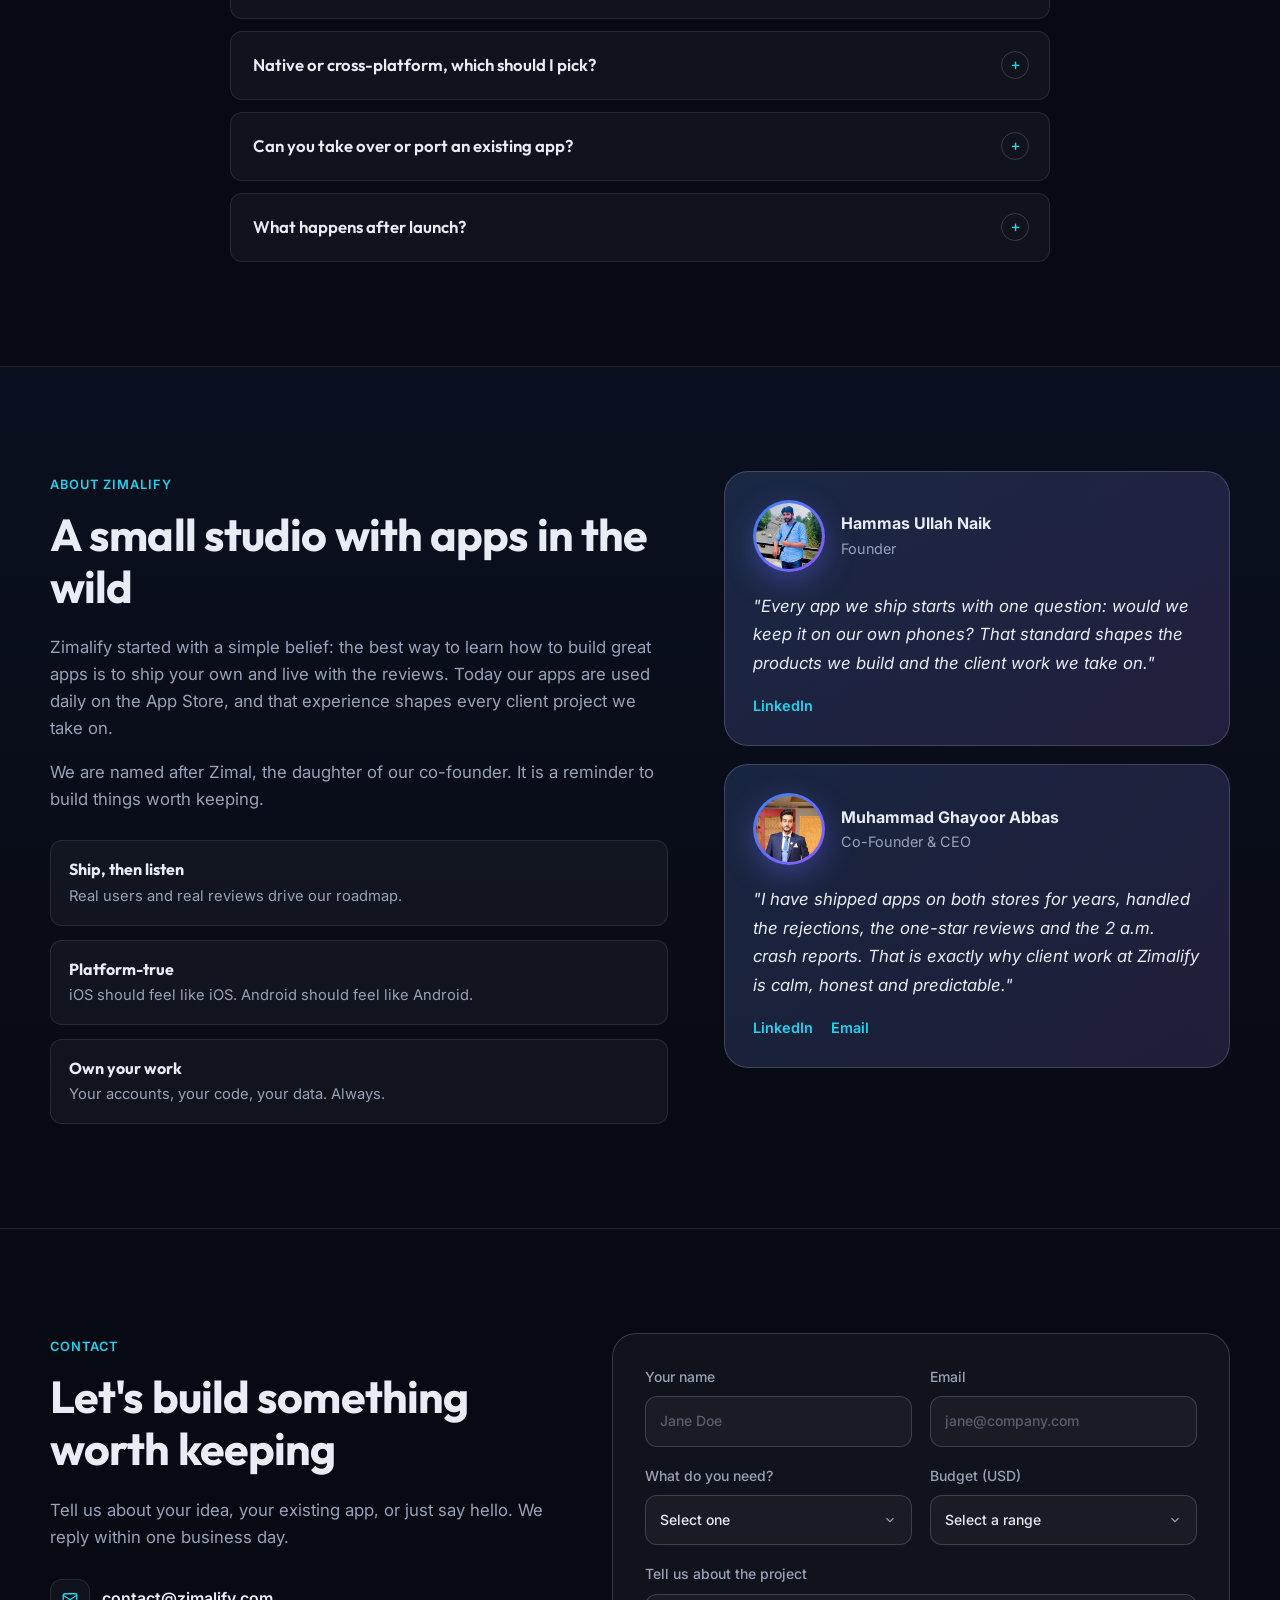
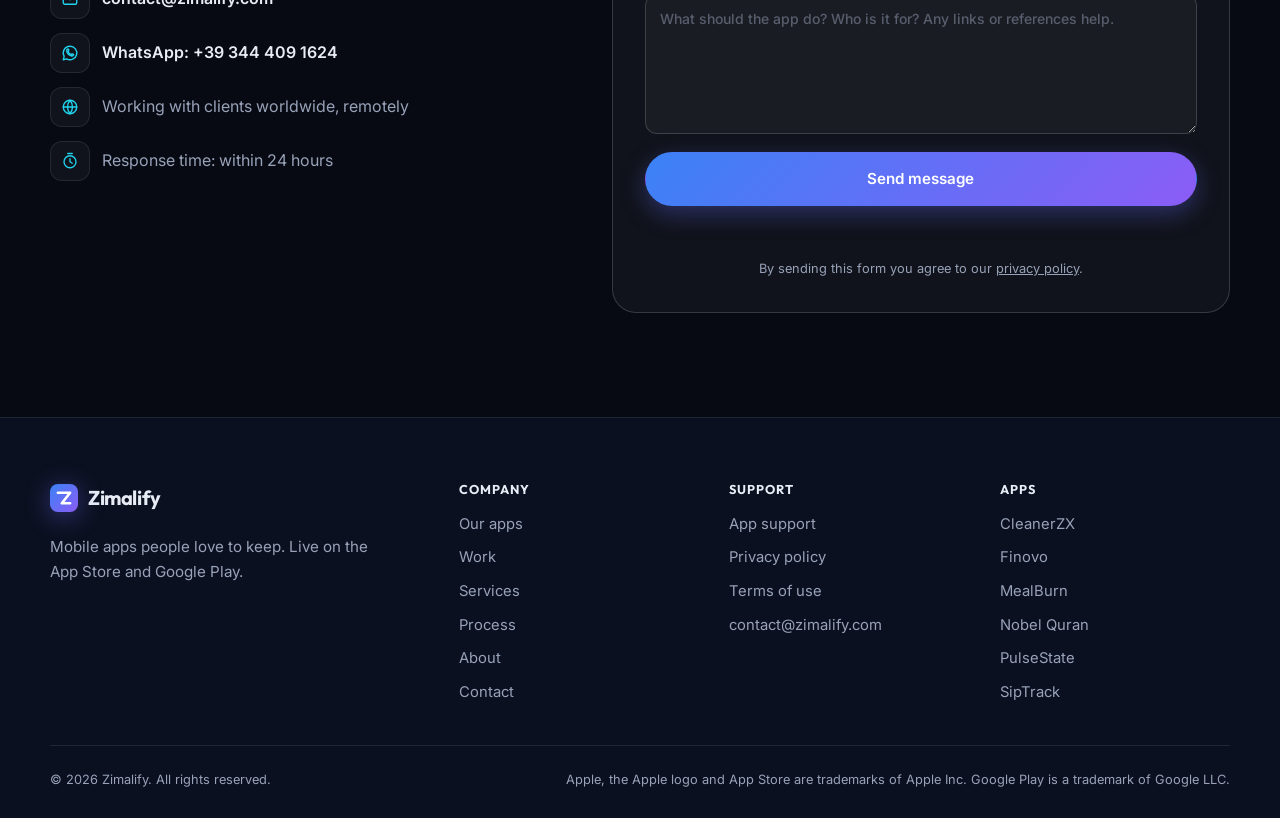
==== commit 6e07971b: "Designation changed" ====
--- a/index.html
+++ b/index.html
@@ -371,8 +371,8 @@
           <div class="founder">
             <img class="founder__avatar" src="assets/team/ghayoor.jpg" alt="Muhammad Ghayoor" width="64" height="64" loading="lazy">
             <div>
-              <strong>Muhammad Ghayoor</strong>
-              <span data-i18n="about.role2">Co-Founder &amp; Lead Developer</span>
+              <strong>Muhammad Ghayoor Abbas</strong>
+              <span data-i18n="about.role2">Co-Founder &amp; CEO</span>
             </div>
           </div>
           <p data-i18n="about.quote2">"I have shipped apps on both stores for years, handled the rejections, the one-star reviews and the 2 a.m. crash reports. That is exactly why client work at Zimalify is calm, honest and predictable."</p>
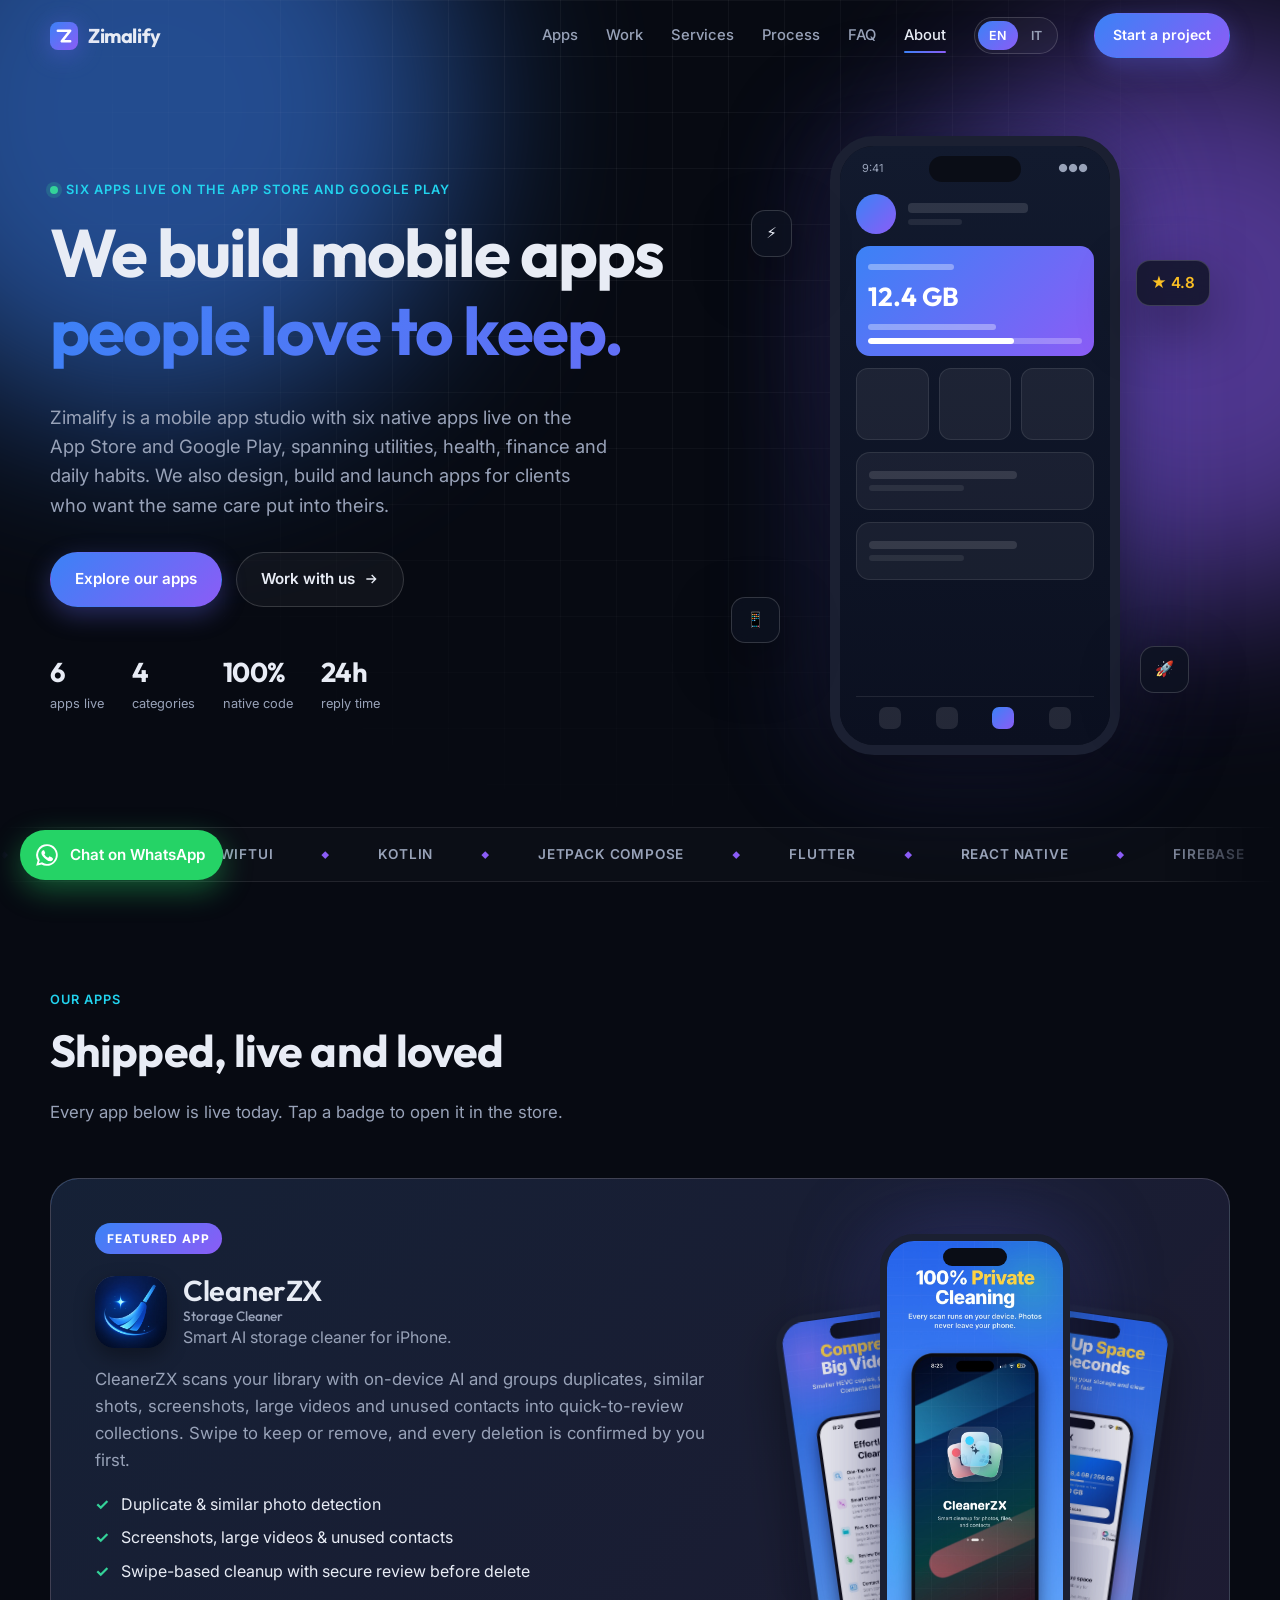
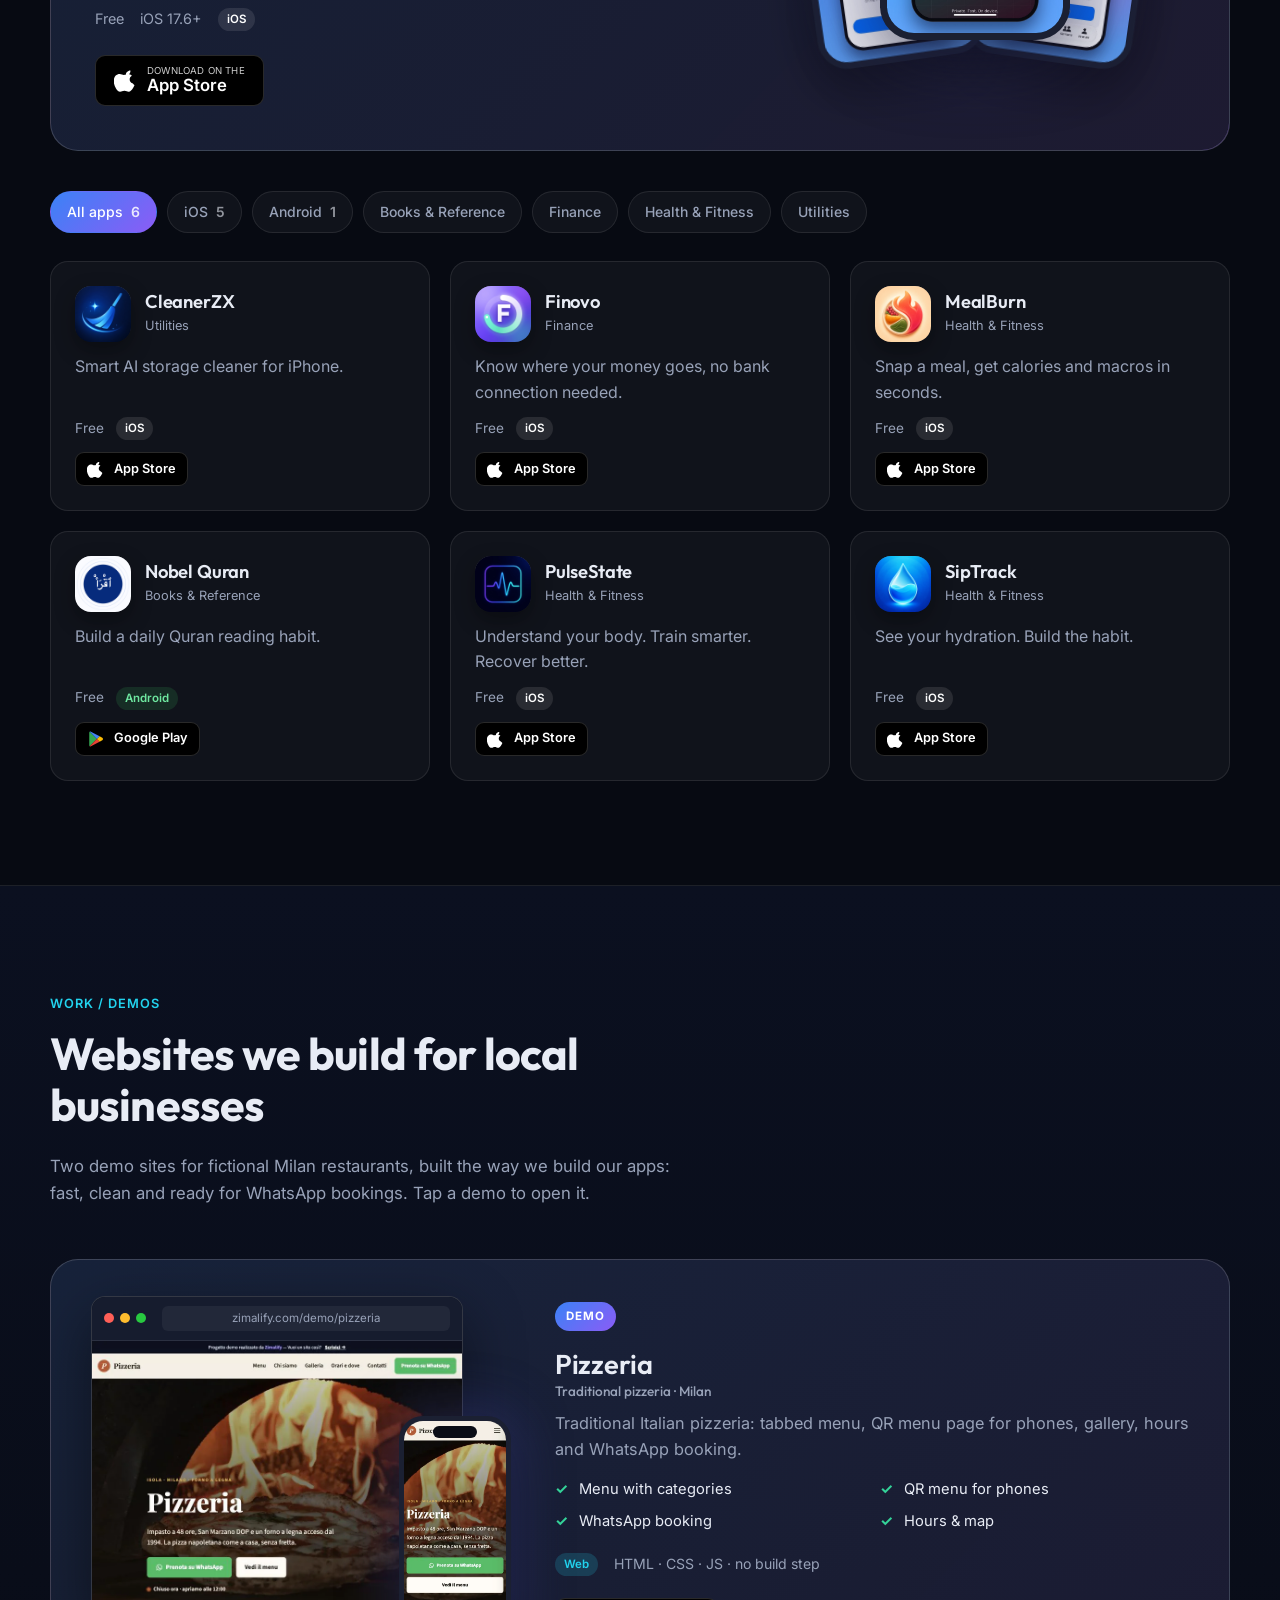
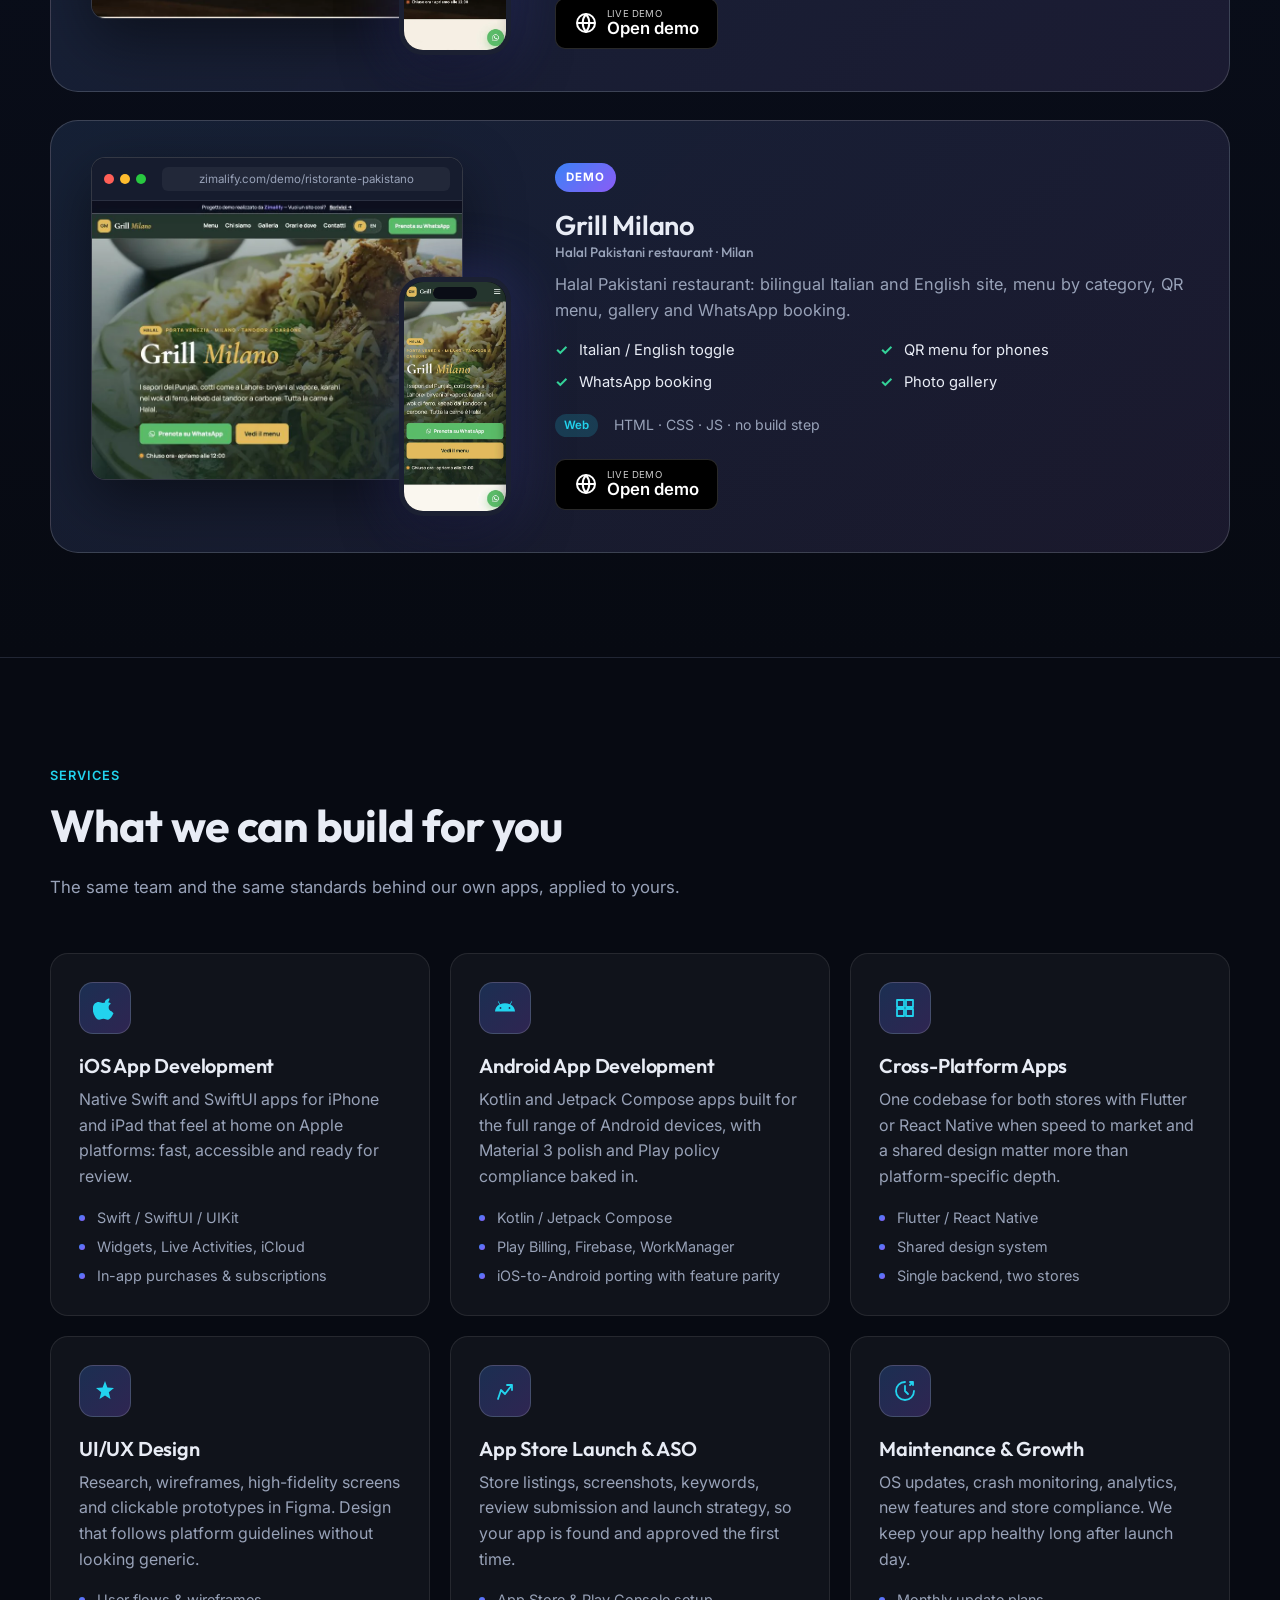
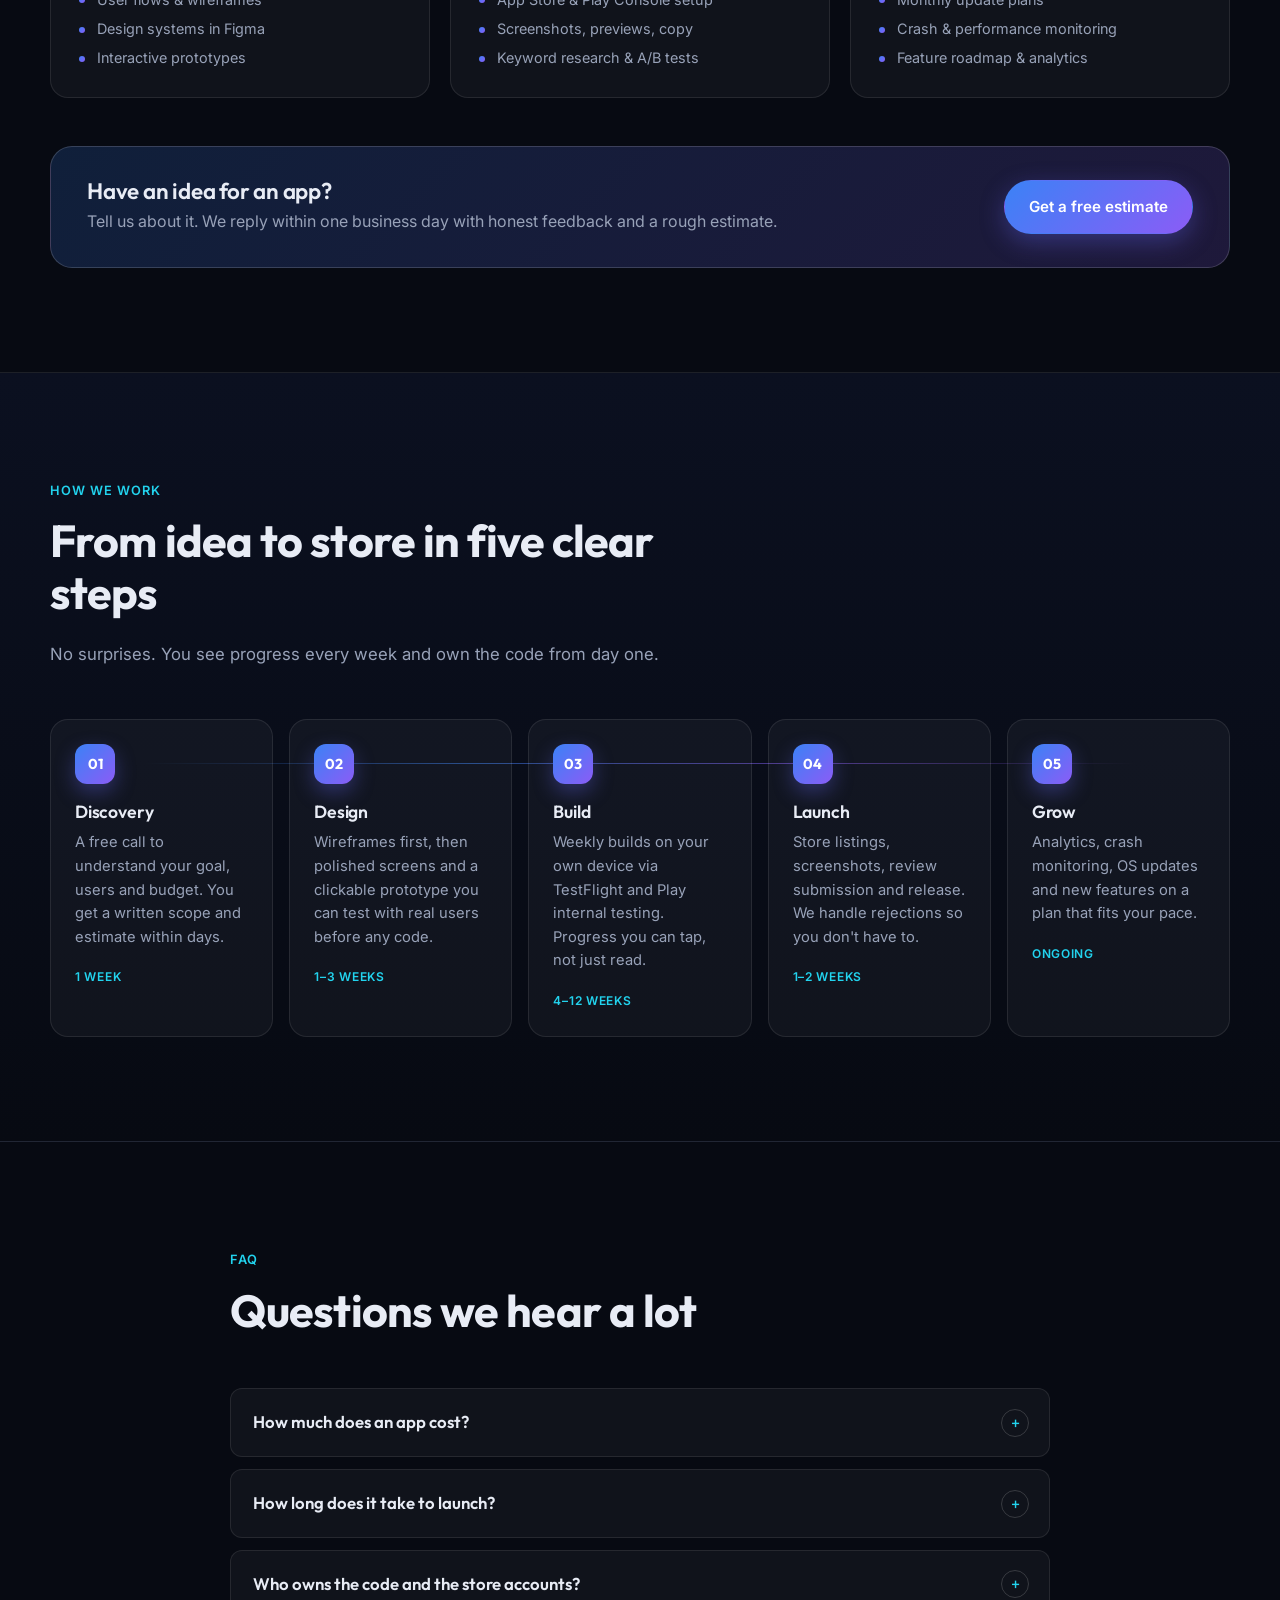
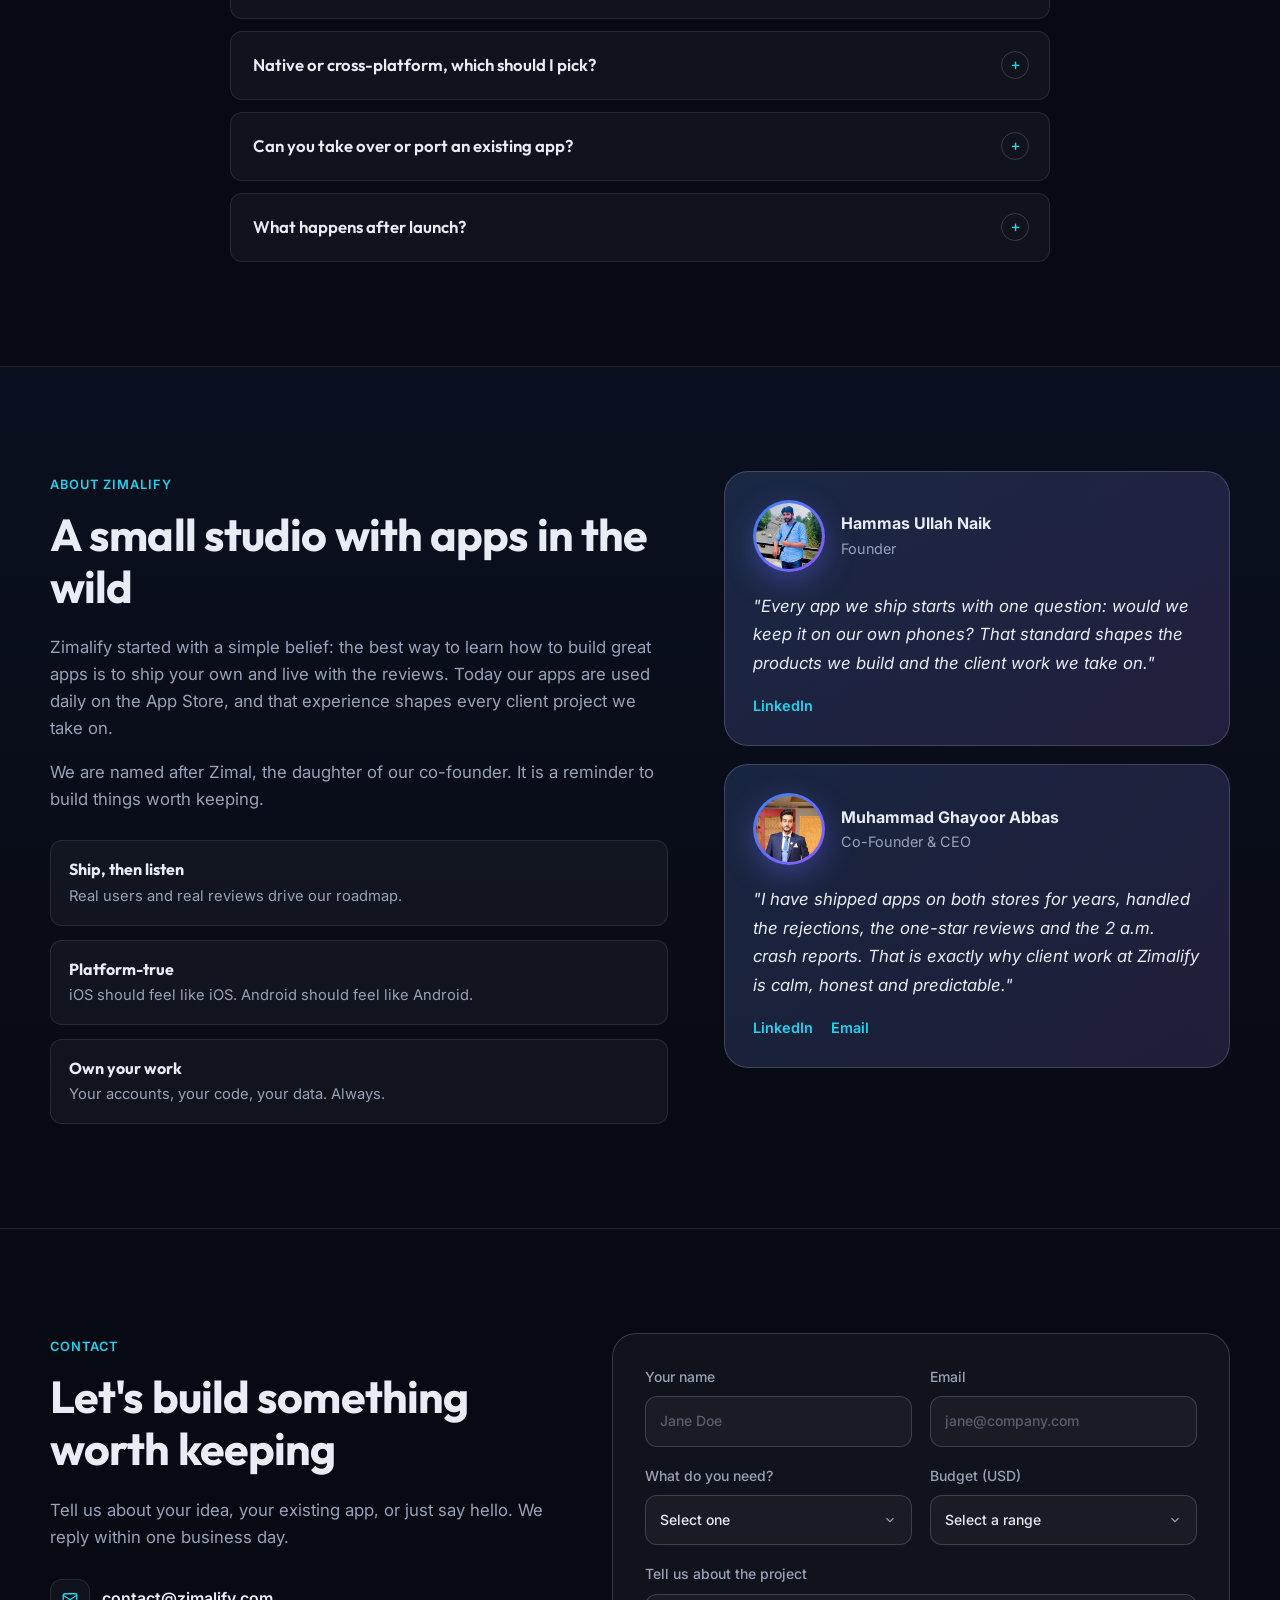
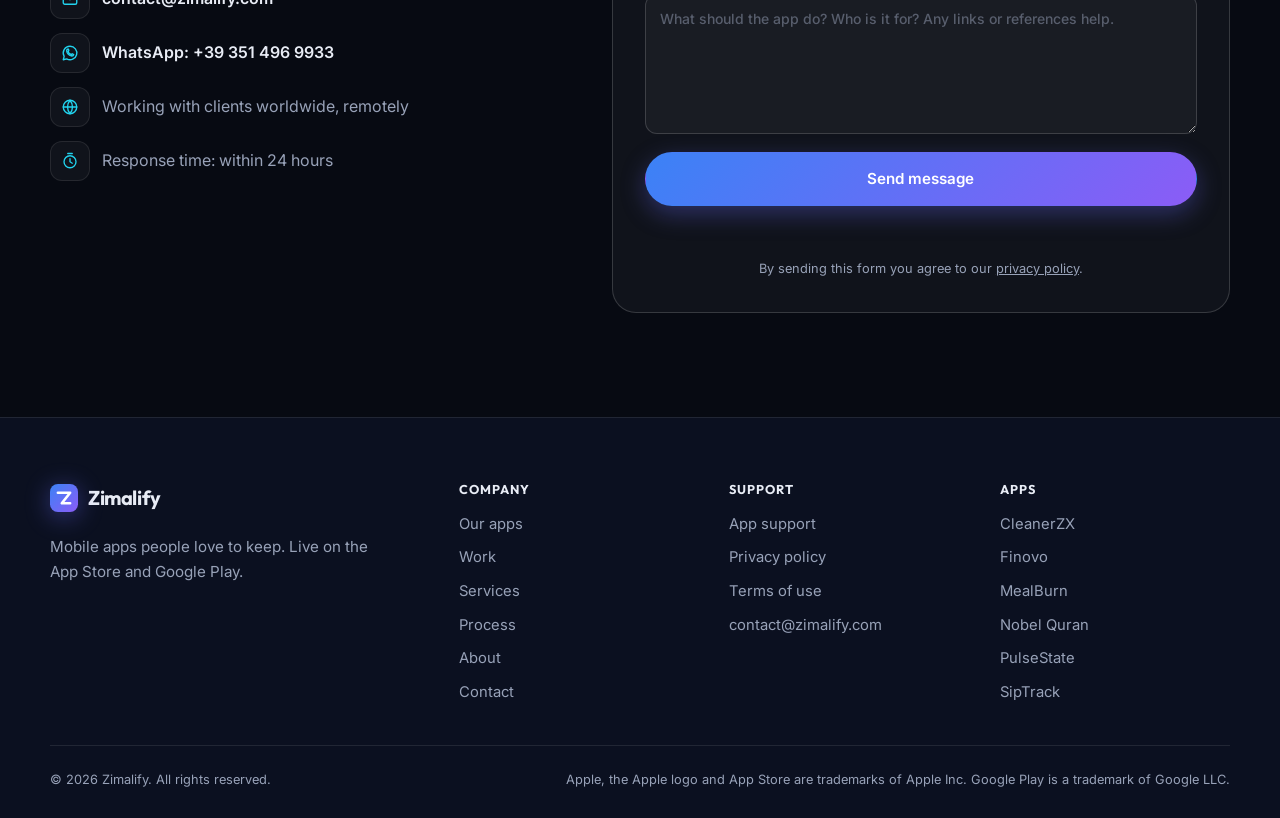
==== commit fe0fdfa8: "Whats app business added" ====
--- a/index.html
+++ b/index.html
@@ -25,7 +25,7 @@
   <link rel="preconnect" href="https://fonts.googleapis.com">
   <link rel="preconnect" href="https://fonts.gstatic.com" crossorigin>
   <link href="https://fonts.googleapis.com/css2?family=Inter:wght@400;500;600&family=Outfit:wght@500;600;700&display=swap" rel="stylesheet">
-  <link rel="stylesheet" href="css/styles.css?v=20261013">
+  <link rel="stylesheet" href="css/styles.css?v=20261018">
 
   <script type="application/ld+json">
   {
@@ -36,7 +36,7 @@
     "logo": "https://zimalify.com/assets/favicon.svg",
     "description": "Mobile app studio building iOS and Android apps.",
     "email": "contact@zimalify.com",
-    "telephone": "+393444091624",
+    "telephone": "+393514969933",
     "sameAs": ["https://www.linkedin.com/in/hammas-naik--101545183", "https://www.linkedin.com/in/muhammad-ghayoor-8439a2160"]
   }
   </script>
@@ -394,7 +394,7 @@
         <p data-i18n="contact.sub">Tell us about your idea, your existing app, or just say hello. We reply within one business day.</p>
         <ul class="contact__list stagger">
           <li><span class="contact__icon"><svg viewBox="0 0 24 24"><rect x="3" y="5" width="18" height="14" rx="2"/><path d="m3 7 9 6 9-6"/></svg></span><a href="mailto:contact@zimalify.com">contact@zimalify.com</a></li>
-          <li><span class="contact__icon"><svg viewBox="0 0 24 24"><path d="M12 3a9 9 0 0 0-7.8 13.5L3 21l4.6-1.2A9 9 0 1 0 12 3z"/><path d="M9.5 9.5c.3 2.4 2.1 4.2 4.5 4.5l1-1 2 1c-.3 1.3-1.3 2-2.5 2-3.6-.3-6.7-3.4-7-7 0-1.2.7-2.2 2-2.5l1 2-1 1z"/></svg></span><a href="https://wa.me/393444091624" target="_blank" rel="noopener" id="waContactLink">WhatsApp: +39 344 409 1624</a></li>
+          <li><span class="contact__icon"><svg viewBox="0 0 24 24"><path d="M12 3a9 9 0 0 0-7.8 13.5L3 21l4.6-1.2A9 9 0 1 0 12 3z"/><path d="M9.5 9.5c.3 2.4 2.1 4.2 4.5 4.5l1-1 2 1c-.3 1.3-1.3 2-2.5 2-3.6-.3-6.7-3.4-7-7 0-1.2.7-2.2 2-2.5l1 2-1 1z"/></svg></span><a href="https://wa.me/393514969933" target="_blank" rel="noopener" id="waContactLink">WhatsApp: +39 351 496 9933</a></li>
           <li><span class="contact__icon"><svg viewBox="0 0 24 24"><circle cx="12" cy="12" r="9"/><path d="M3 12h18M12 3a14 14 0 0 1 0 18M12 3a14 14 0 0 0 0 18"/></svg></span><span data-i18n="contact.l2">Working with clients worldwide, remotely</span></li>
           <li><span class="contact__icon"><svg viewBox="0 0 24 24"><circle cx="12" cy="13" r="8"/><path d="M12 9v4l3 2M9 2h6"/></svg></span><span data-i18n="contact.l3">Response time: within 24 hours</span></li>
         </ul>
@@ -494,14 +494,14 @@
     </div>
   </footer>
 
-  <a class="wa" id="waButton" href="https://wa.me/393444091624" target="_blank" rel="noopener" aria-label="Chat on WhatsApp" data-i18n-aria="wa.label">
+  <a class="wa" id="waButton" href="https://wa.me/393514969933" target="_blank" rel="noopener" aria-label="Chat on WhatsApp" data-i18n-aria="wa.label">
     <svg viewBox="0 0 24 24" width="26" height="26" aria-hidden="true"><path fill="currentColor" d="M12 2a10 10 0 0 0-8.6 15.1L2 22l5-1.3A10 10 0 1 0 12 2zm0 18.2a8.2 8.2 0 0 1-4.2-1.2l-.3-.2-3 .8.8-2.9-.2-.3A8.2 8.2 0 1 1 12 20.2zm4.5-6.1c-.2-.1-1.5-.7-1.7-.8s-.4-.1-.6.1-.6.8-.8 1-.3.2-.5.1a6.7 6.7 0 0 1-3.3-2.9c-.3-.4.3-.4.7-1.3.1-.2 0-.3 0-.4l-.8-1.8c-.2-.5-.4-.4-.6-.4h-.5a1 1 0 0 0-.7.3 3 3 0 0 0-.9 2.2 5.2 5.2 0 0 0 1.1 2.8 12 12 0 0 0 4.6 4c1.7.7 2.3.8 3.1.7a2.7 2.7 0 0 0 1.8-1.3c.2-.6.2-1.1.2-1.2l-.5-.3z"/></svg>
     <span class="wa__text" data-i18n="wa.label">Chat on WhatsApp</span>
   </a>
   <button class="to-top" id="toTop" aria-label="Back to top" data-i18n-aria="totop">↑</button>
 
-  <script src="js/i18n.js?v=20261013"></script>
-  <script src="js/apps-data.js?v=20261013"></script>
-  <script src="js/main.js?v=20261013"></script>
+  <script src="js/i18n.js?v=20261018"></script>
+  <script src="js/apps-data.js?v=20261018"></script>
+  <script src="js/main.js?v=20261018"></script>
 </body>
 </html>
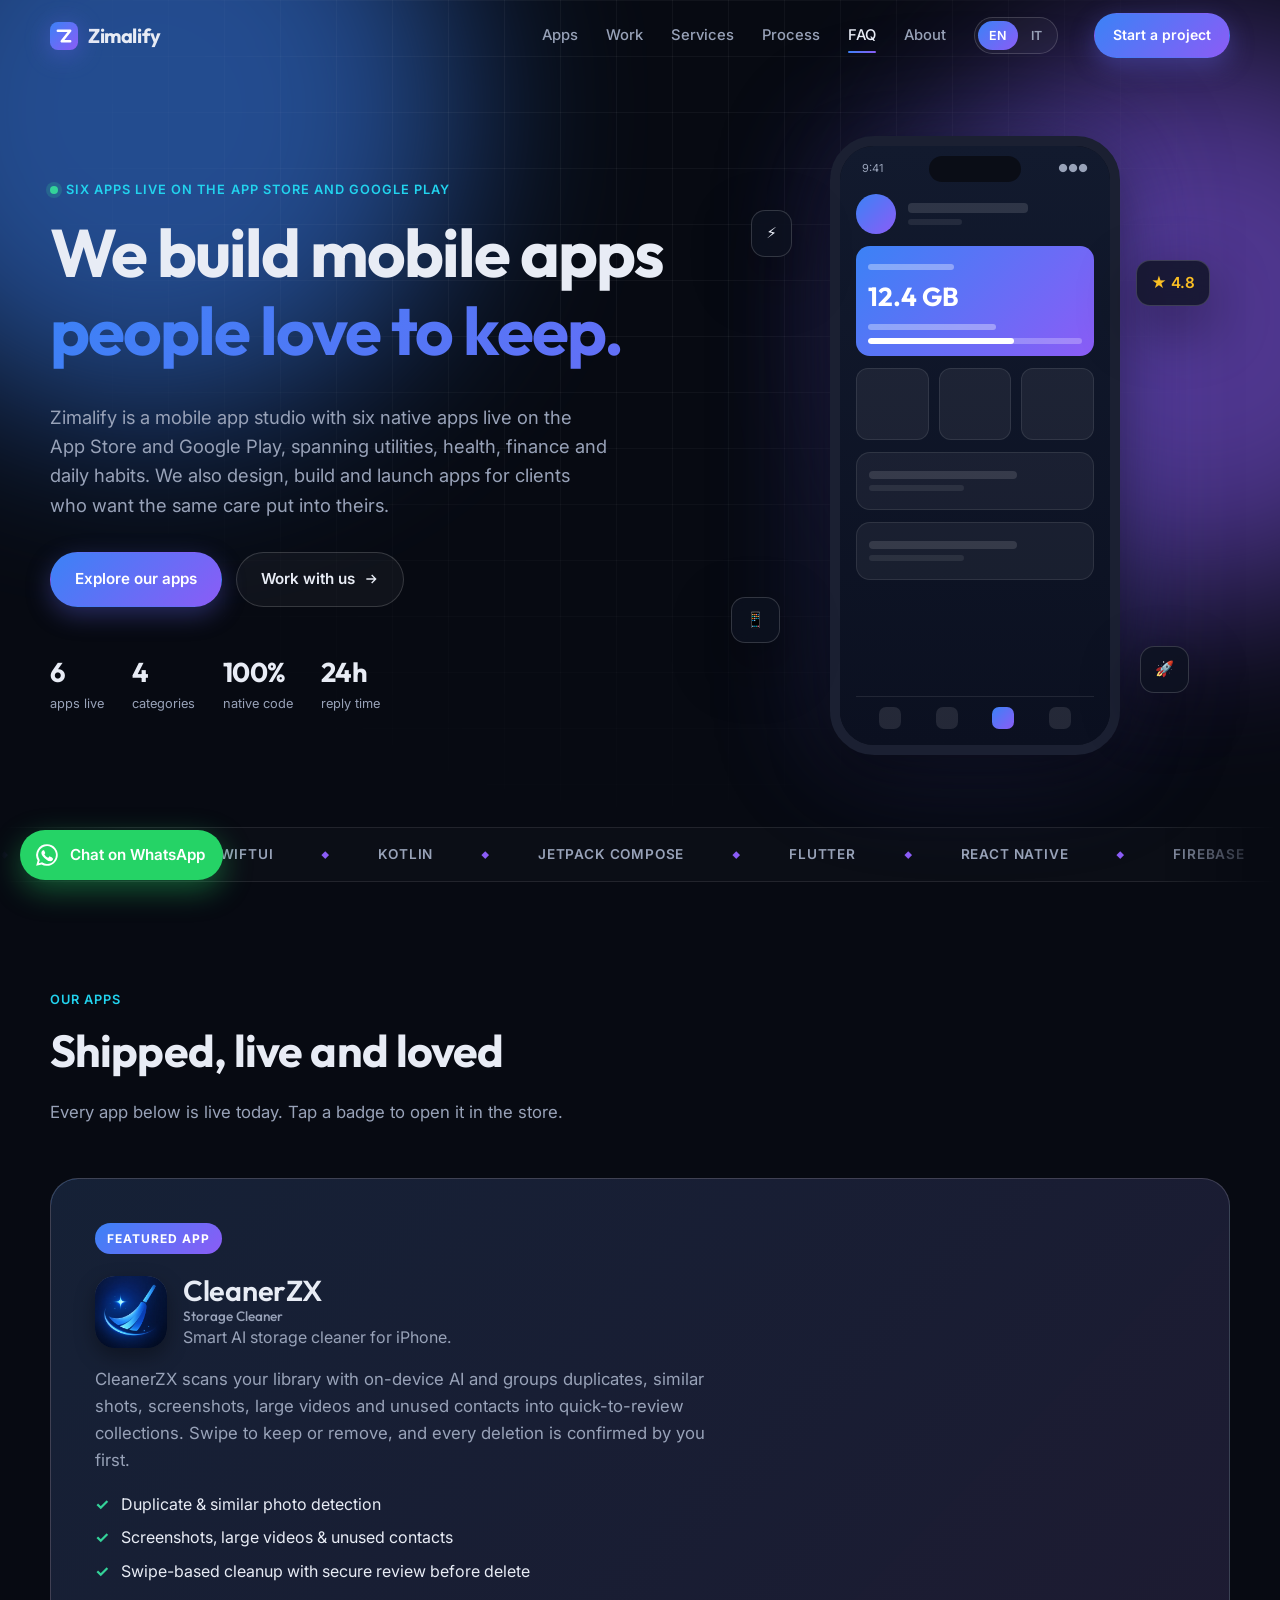
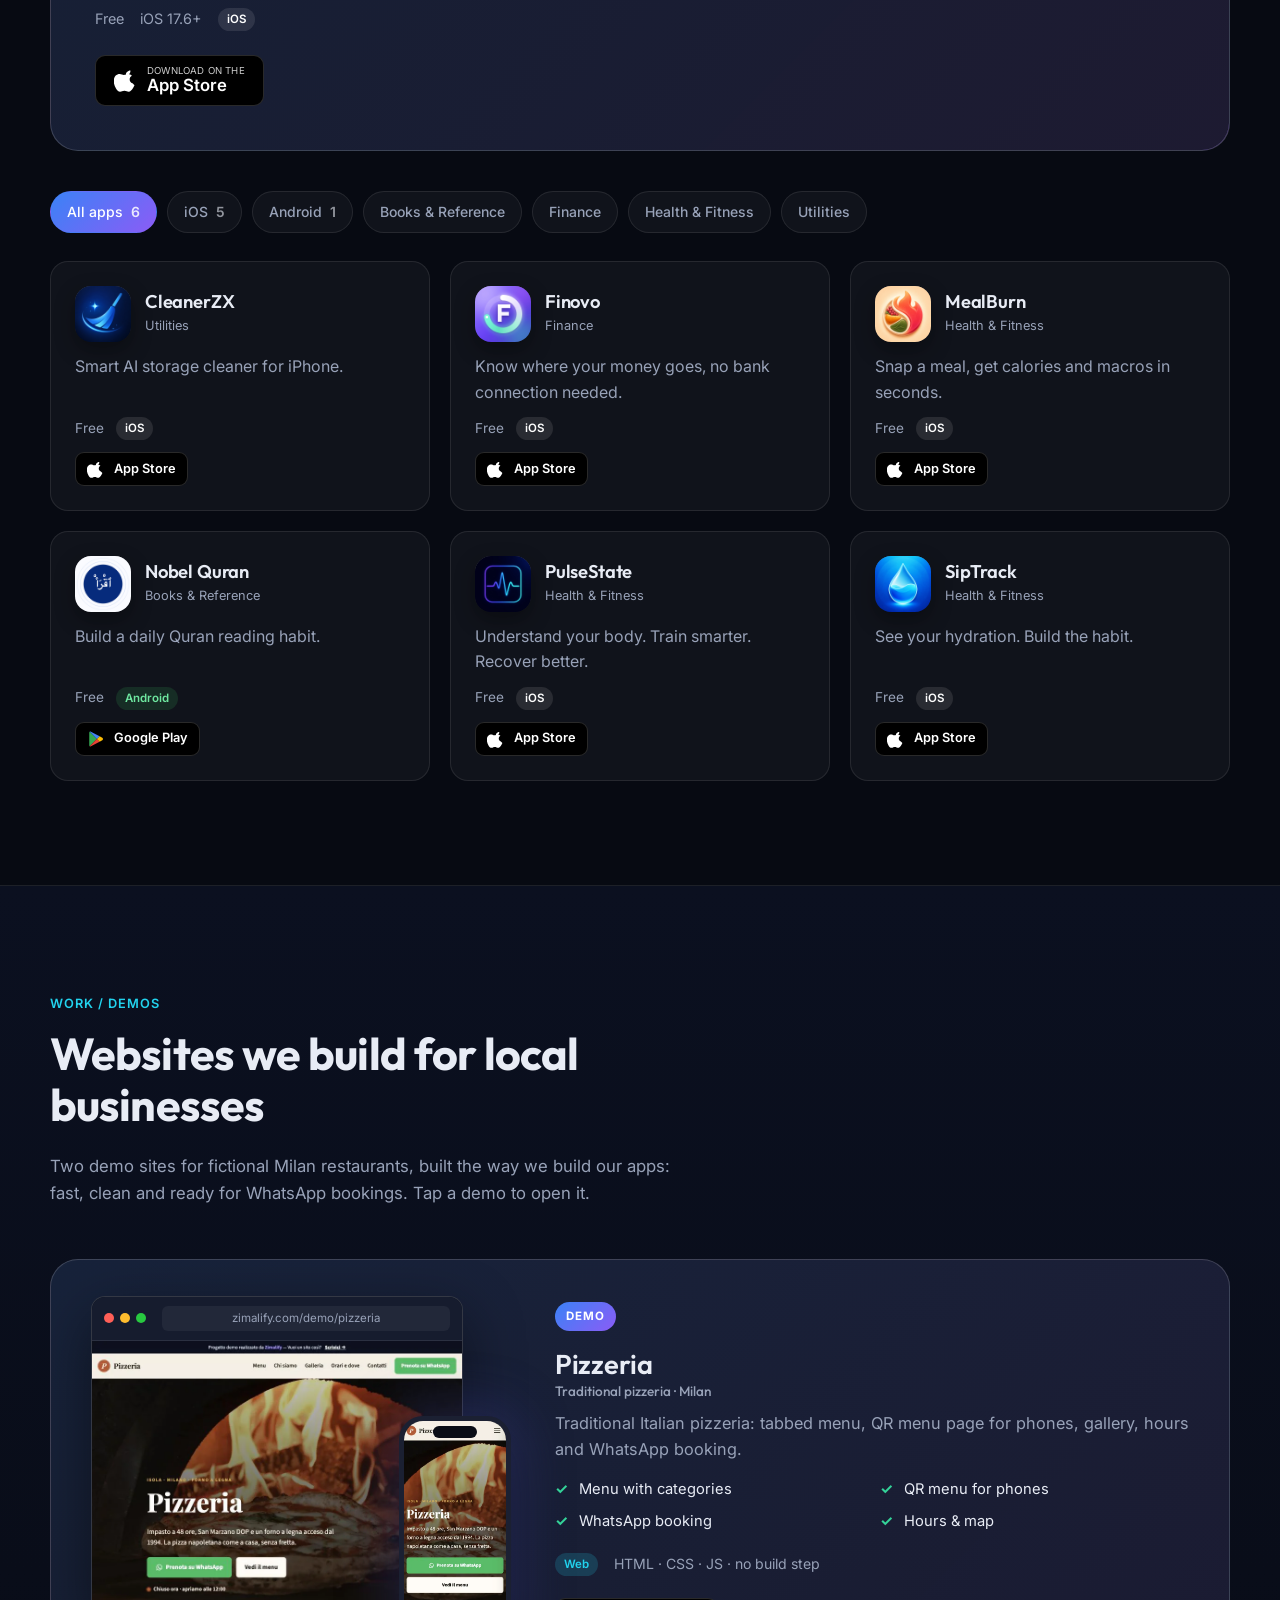
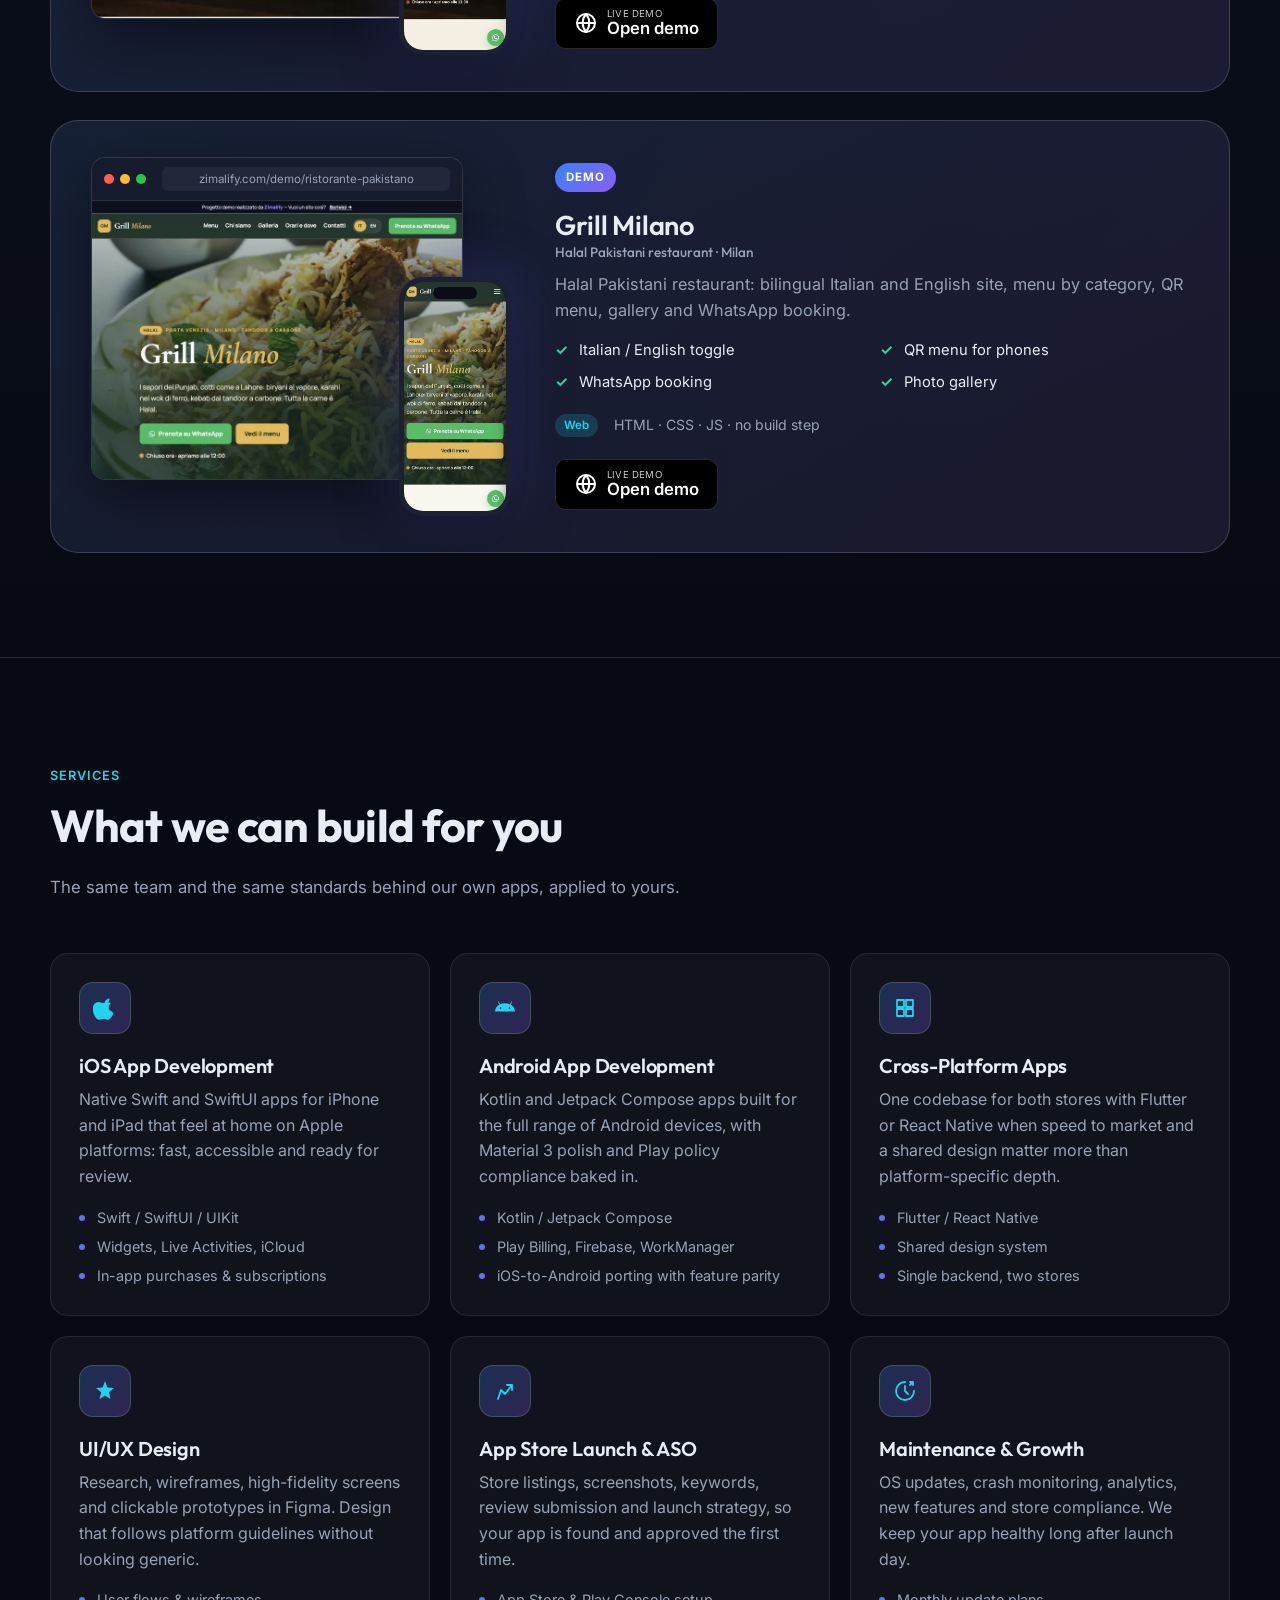
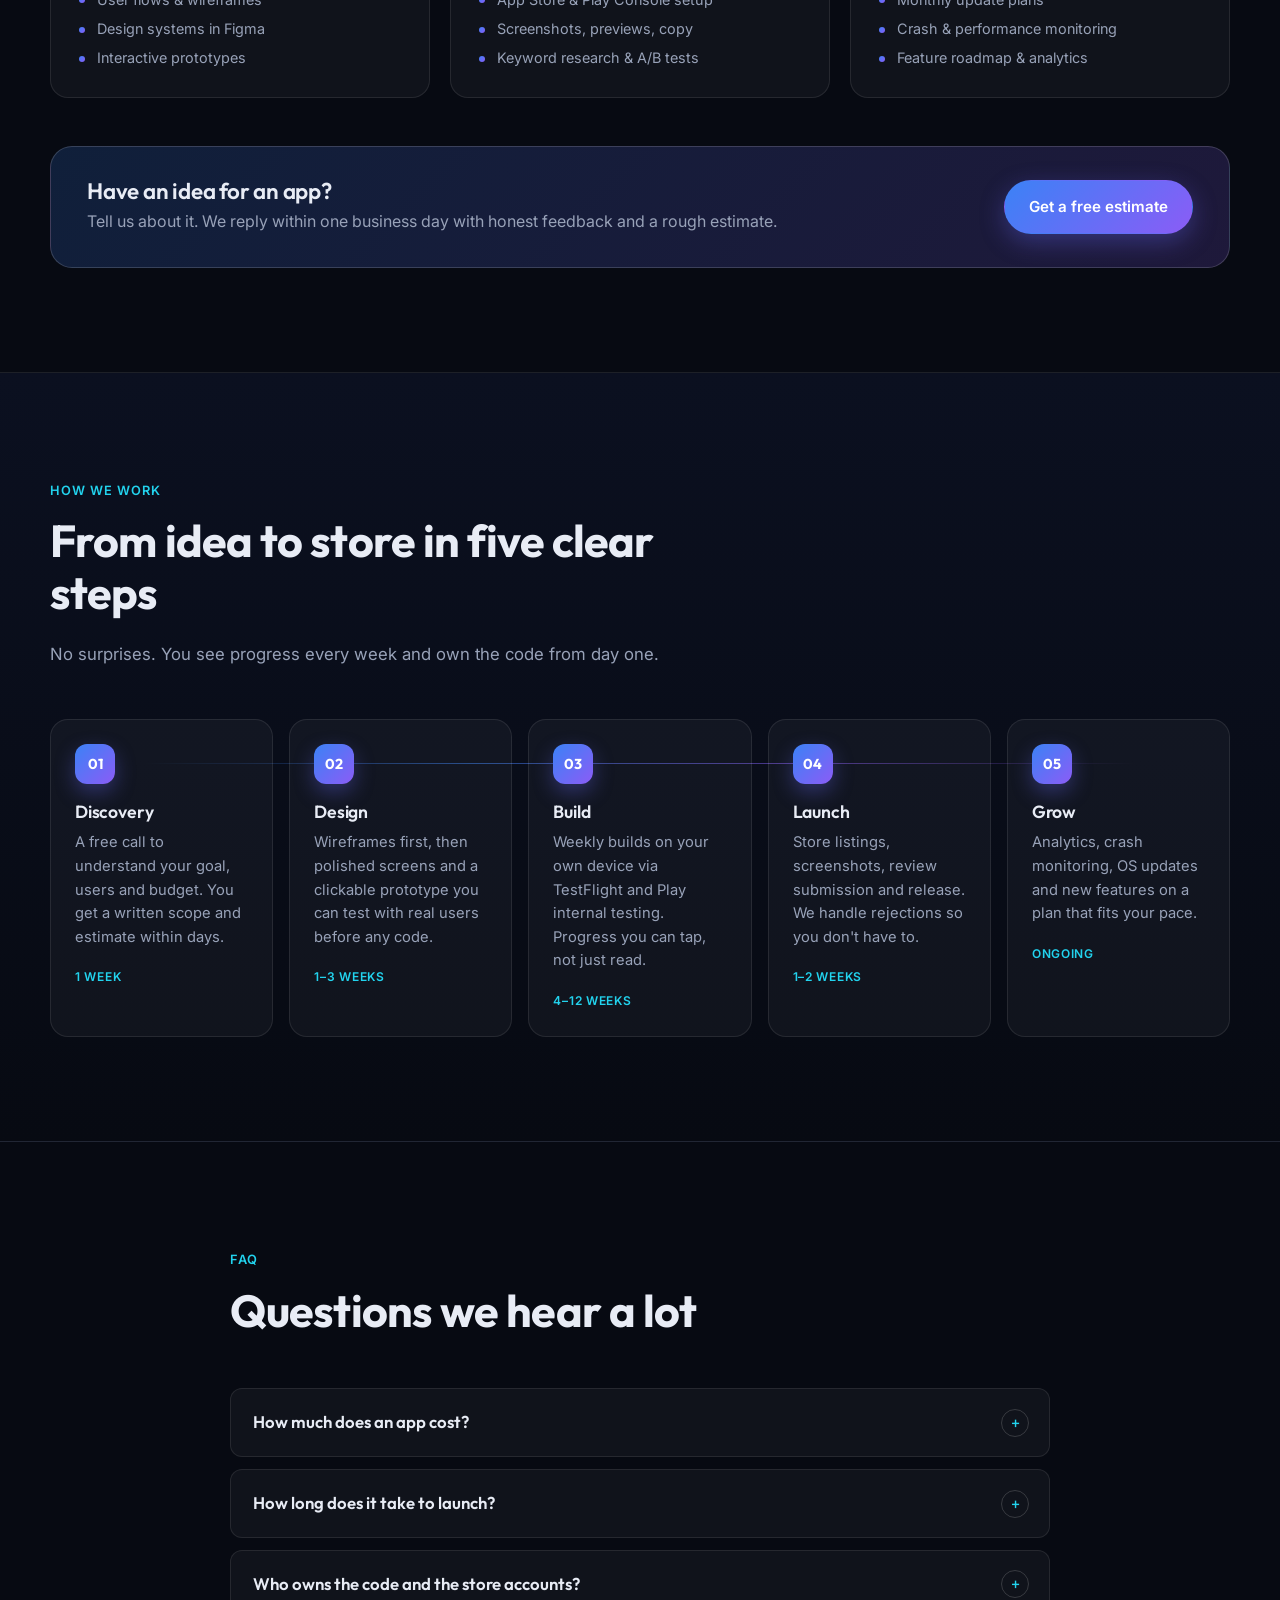
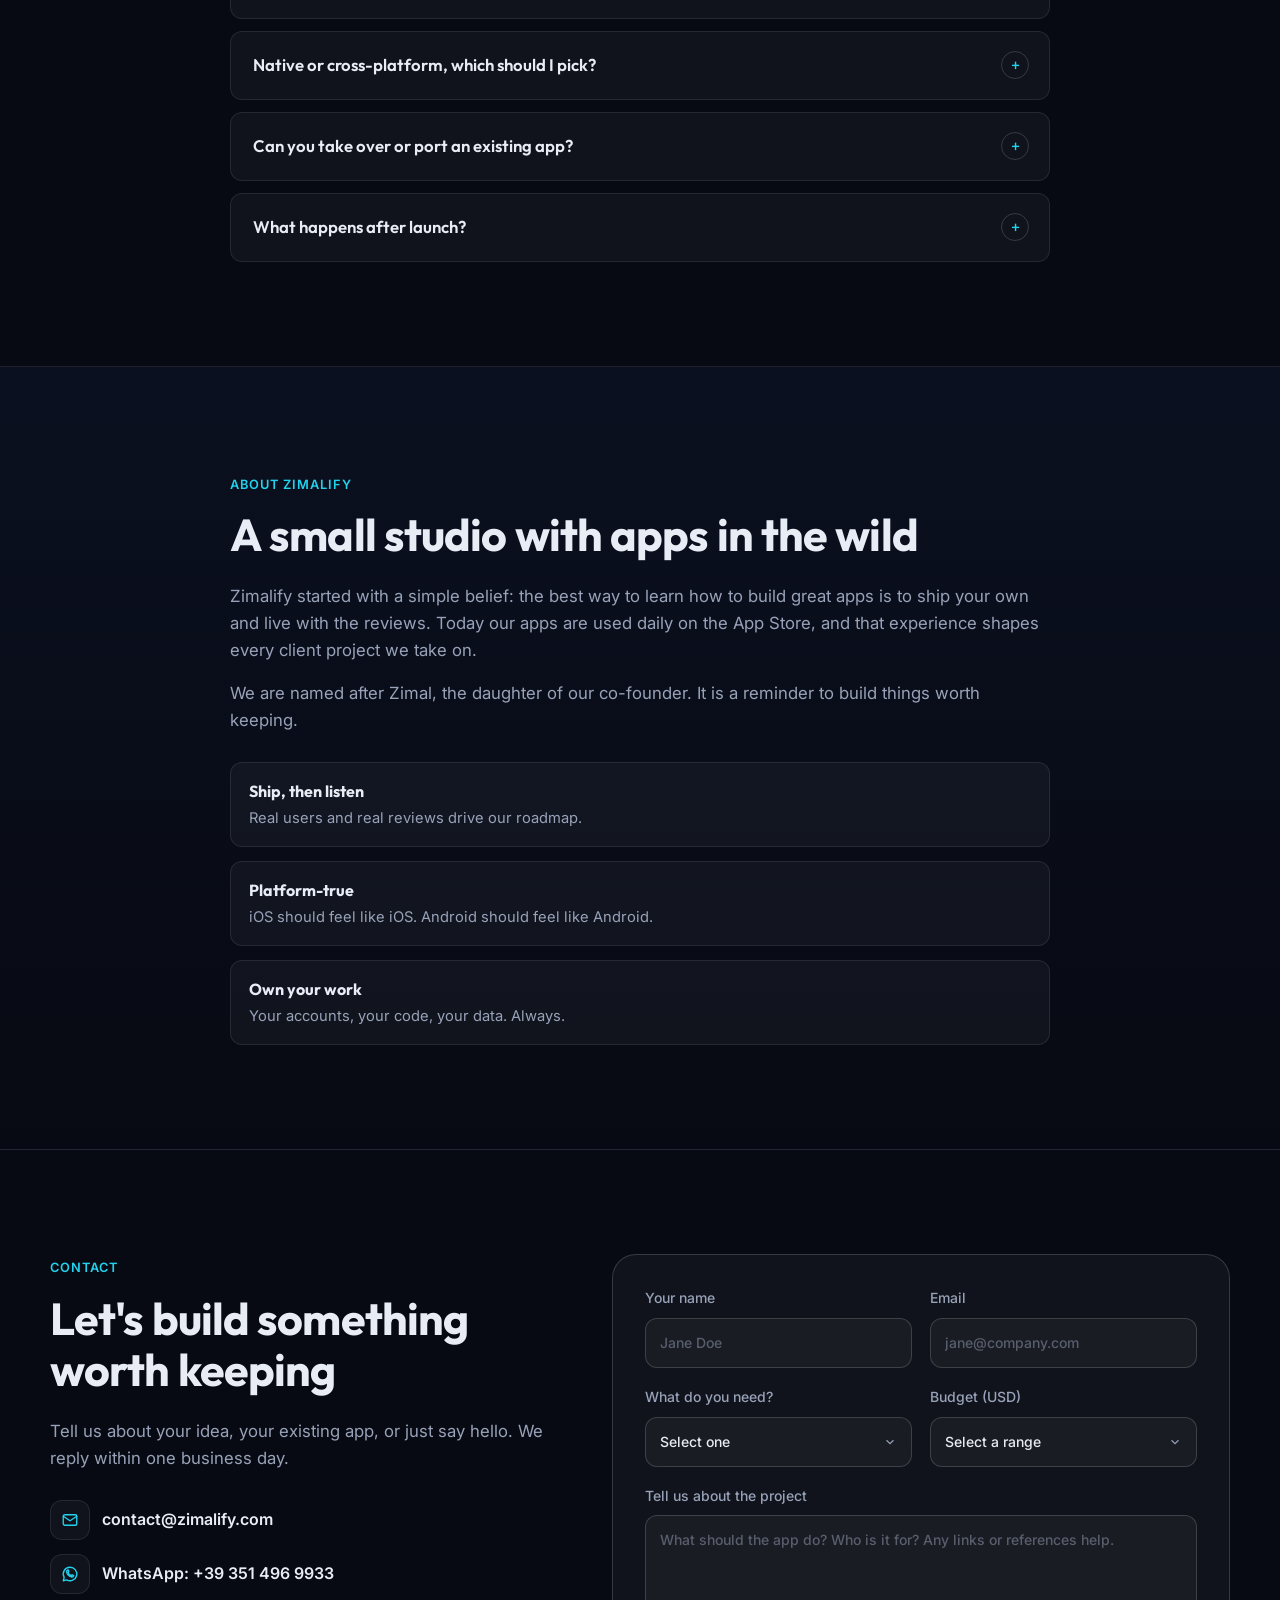
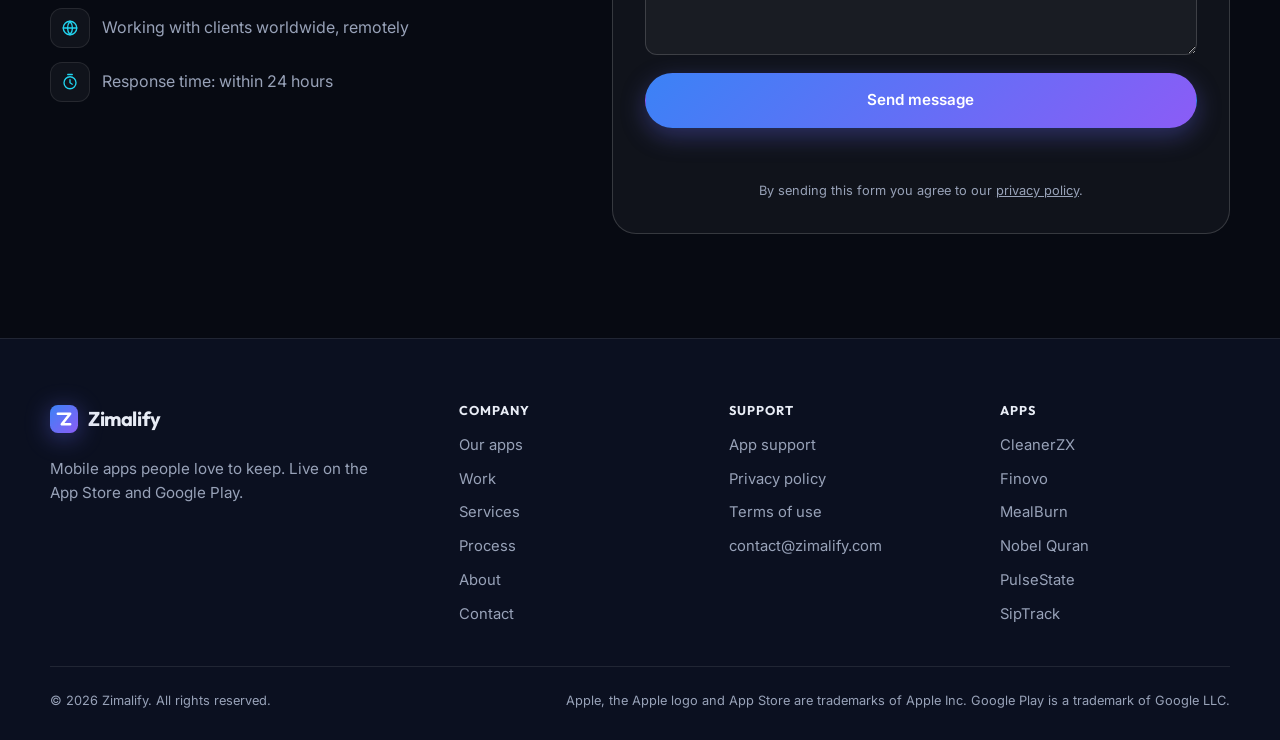
==== commit 950f9c1e: "founder and cofounder Founder and codounder removed" ====
--- a/index.html
+++ b/index.html
@@ -25,7 +25,7 @@
   <link rel="preconnect" href="https://fonts.googleapis.com">
   <link rel="preconnect" href="https://fonts.gstatic.com" crossorigin>
   <link href="https://fonts.googleapis.com/css2?family=Inter:wght@400;500;600&family=Outfit:wght@500;600;700&display=swap" rel="stylesheet">
-  <link rel="stylesheet" href="css/styles.css?v=20261018">
+  <link rel="stylesheet" href="css/styles.css?v=20261115">
 
   <script type="application/ld+json">
   {
@@ -37,7 +37,7 @@
     "description": "Mobile app studio building iOS and Android apps.",
     "email": "contact@zimalify.com",
     "telephone": "+393514969933",
-    "sameAs": ["https://www.linkedin.com/in/hammas-naik--101545183", "https://www.linkedin.com/in/muhammad-ghayoor-8439a2160"]
+    "sameAs": []
   }
   </script>
 </head>
@@ -341,7 +341,7 @@
 
   <!-- ============ ABOUT ============ -->
   <section class="section section--alt" id="about">
-    <div class="container about">
+    <div class="container about about--single">
       <div class="about__copy reveal">
         <span class="eyebrow" data-i18n="about.eyebrow">About Zimalify</span>
         <h2 data-i18n="about.title">A small studio with apps in the wild</h2>
@@ -351,35 +351,6 @@
           <div class="value"><strong data-i18n="v1.t">Ship, then listen</strong><span data-i18n="v1.s">Real users and real reviews drive our roadmap.</span></div>
           <div class="value"><strong data-i18n="v2.t">Platform-true</strong><span data-i18n="v2.s">iOS should feel like iOS. Android should feel like Android.</span></div>
           <div class="value"><strong data-i18n="v3.t">Own your work</strong><span data-i18n="v3.s">Your accounts, your code, your data. Always.</span></div>
-        </div>
-      </div>
-      <div class="about__cards">
-        <div class="about__card reveal spot">
-          <div class="founder">
-            <img class="founder__avatar" src="assets/team/hammas.jpg" alt="Hammas Ullah Naik" width="64" height="64" loading="lazy">
-            <div>
-              <strong>Hammas Ullah Naik</strong>
-              <span data-i18n="about.role1">Founder</span>
-            </div>
-          </div>
-          <p data-i18n="about.quote1">"Every app we ship starts with one question: would we keep it on our own phones? That standard shapes the products we build and the client work we take on."</p>
-          <div class="about__links">
-            <a href="https://www.linkedin.com/in/hammas-naik--101545183" target="_blank" rel="noopener">LinkedIn</a>
-          </div>
-        </div>
-        <div class="about__card reveal spot">
-          <div class="founder">
-            <img class="founder__avatar" src="assets/team/ghayoor.jpg" alt="Muhammad Ghayoor" width="64" height="64" loading="lazy">
-            <div>
-              <strong>Muhammad Ghayoor Abbas</strong>
-              <span data-i18n="about.role2">Co-Founder &amp; CEO</span>
-            </div>
-          </div>
-          <p data-i18n="about.quote2">"I have shipped apps on both stores for years, handled the rejections, the one-star reviews and the 2 a.m. crash reports. That is exactly why client work at Zimalify is calm, honest and predictable."</p>
-          <div class="about__links">
-            <a href="https://www.linkedin.com/in/muhammad-ghayoor-8439a2160" target="_blank" rel="noopener">LinkedIn</a>
-            <a href="mailto:contact@zimalify.com" data-i18n="about.email">Email</a>
-          </div>
         </div>
       </div>
     </div>
@@ -500,8 +471,8 @@
   </a>
   <button class="to-top" id="toTop" aria-label="Back to top" data-i18n-aria="totop">↑</button>
 
-  <script src="js/i18n.js?v=20261018"></script>
-  <script src="js/apps-data.js?v=20261018"></script>
-  <script src="js/main.js?v=20261018"></script>
+  <script src="js/i18n.js?v=20261115"></script>
+  <script src="js/apps-data.js?v=20261115"></script>
+  <script src="js/main.js?v=20261115"></script>
 </body>
 </html>
--- a/css/styles.css
+++ b/css/styles.css
@@ -320,6 +320,7 @@
 
 /* ---------- About ---------- */
 .about { display: grid; grid-template-columns: 1.1fr 0.9fr; gap: 56px; align-items: start; }
+.about--single { grid-template-columns: 1fr; max-width: 820px; }
 .about__copy p { color: var(--muted); font-size: 1.05rem; }
 .values { display: grid; gap: 14px; margin-top: 28px; }
 .value { display: grid; gap: 2px; padding: 16px 18px; border-radius: var(--radius-sm); background: var(--surface); border: 1px solid var(--border); }
